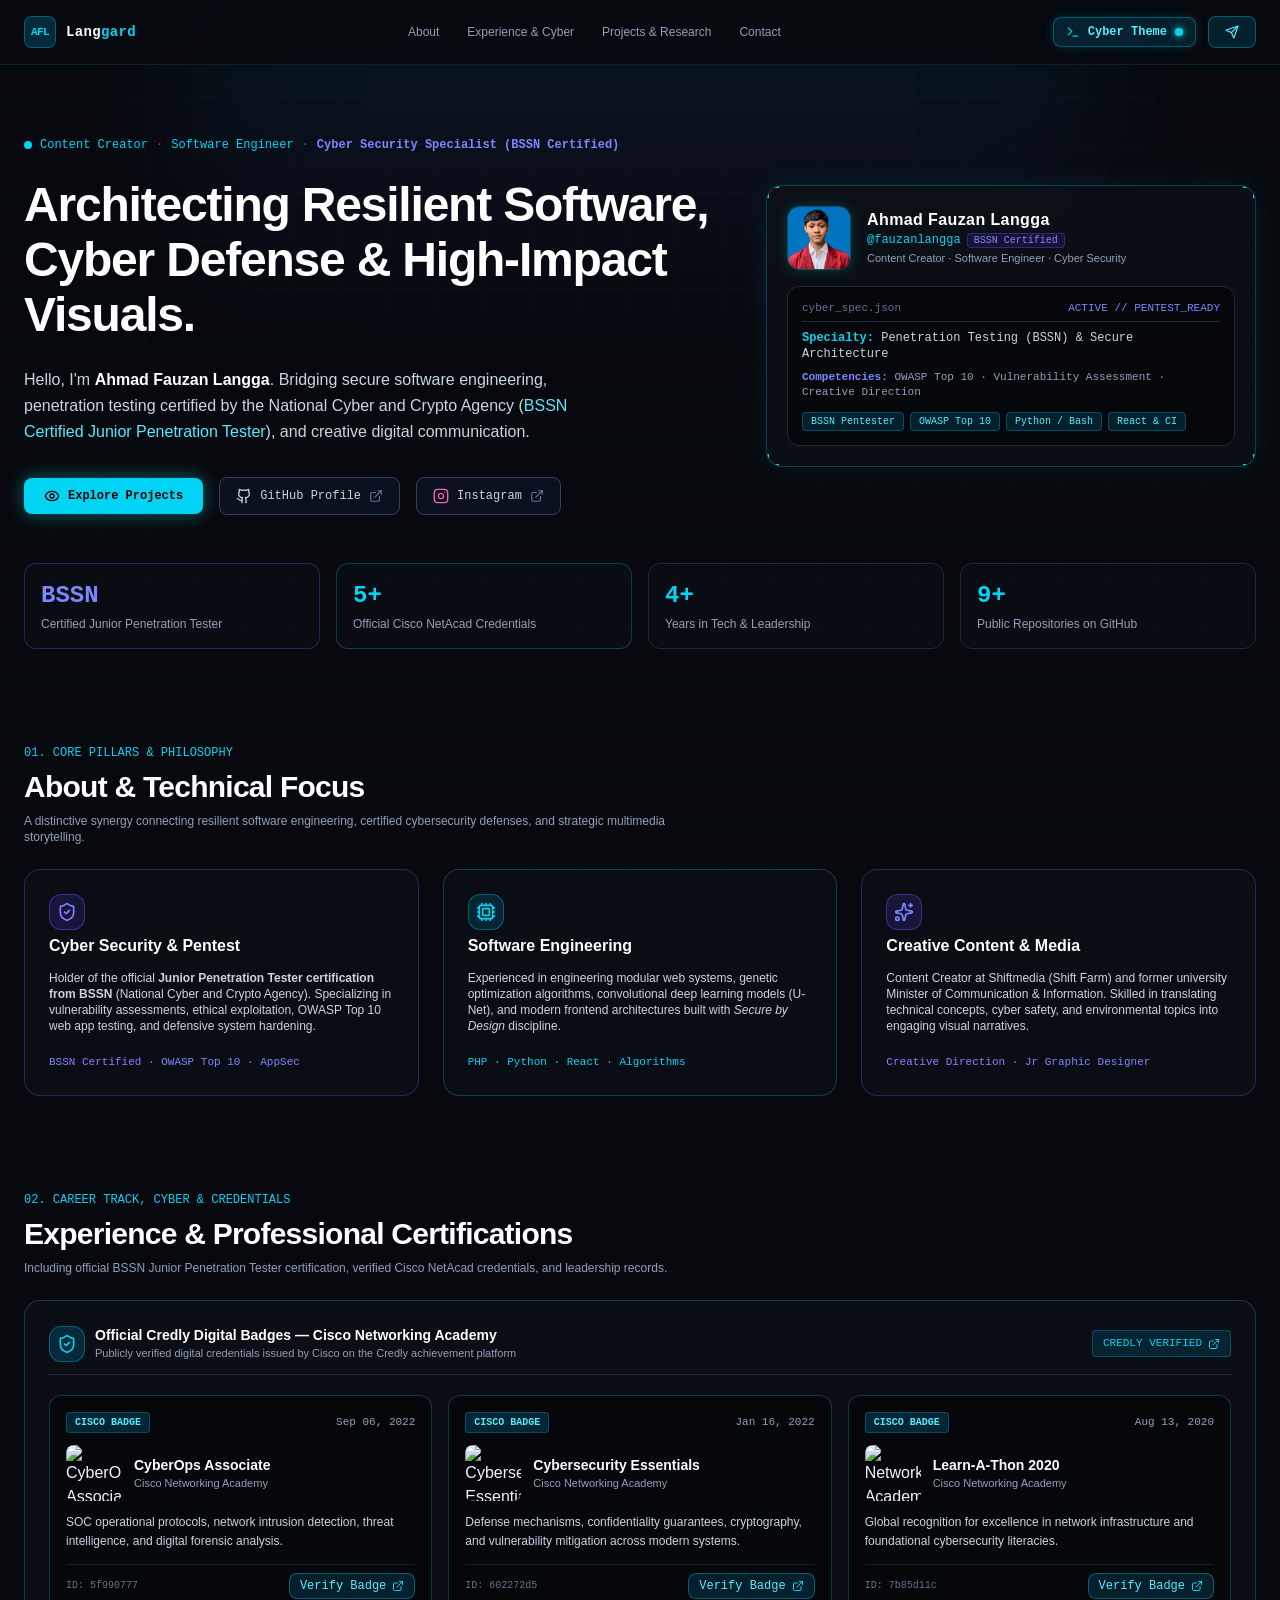
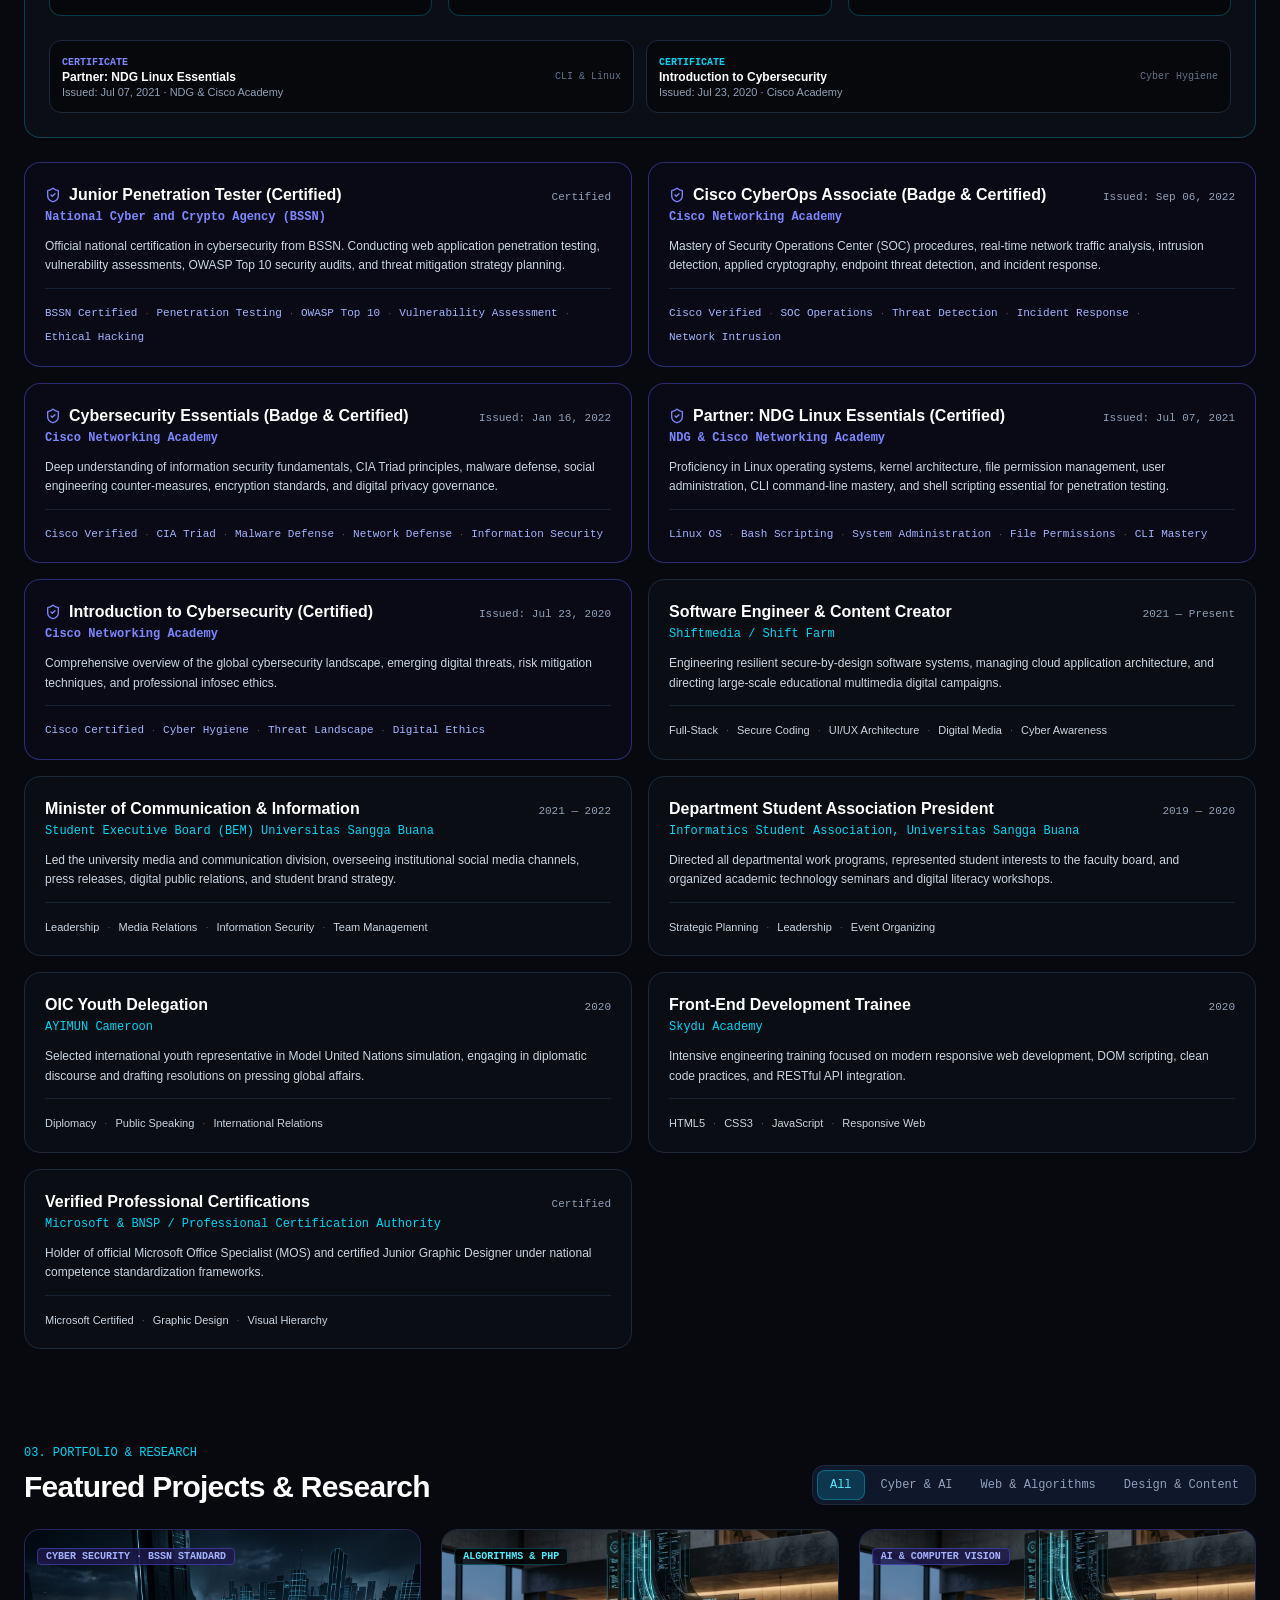
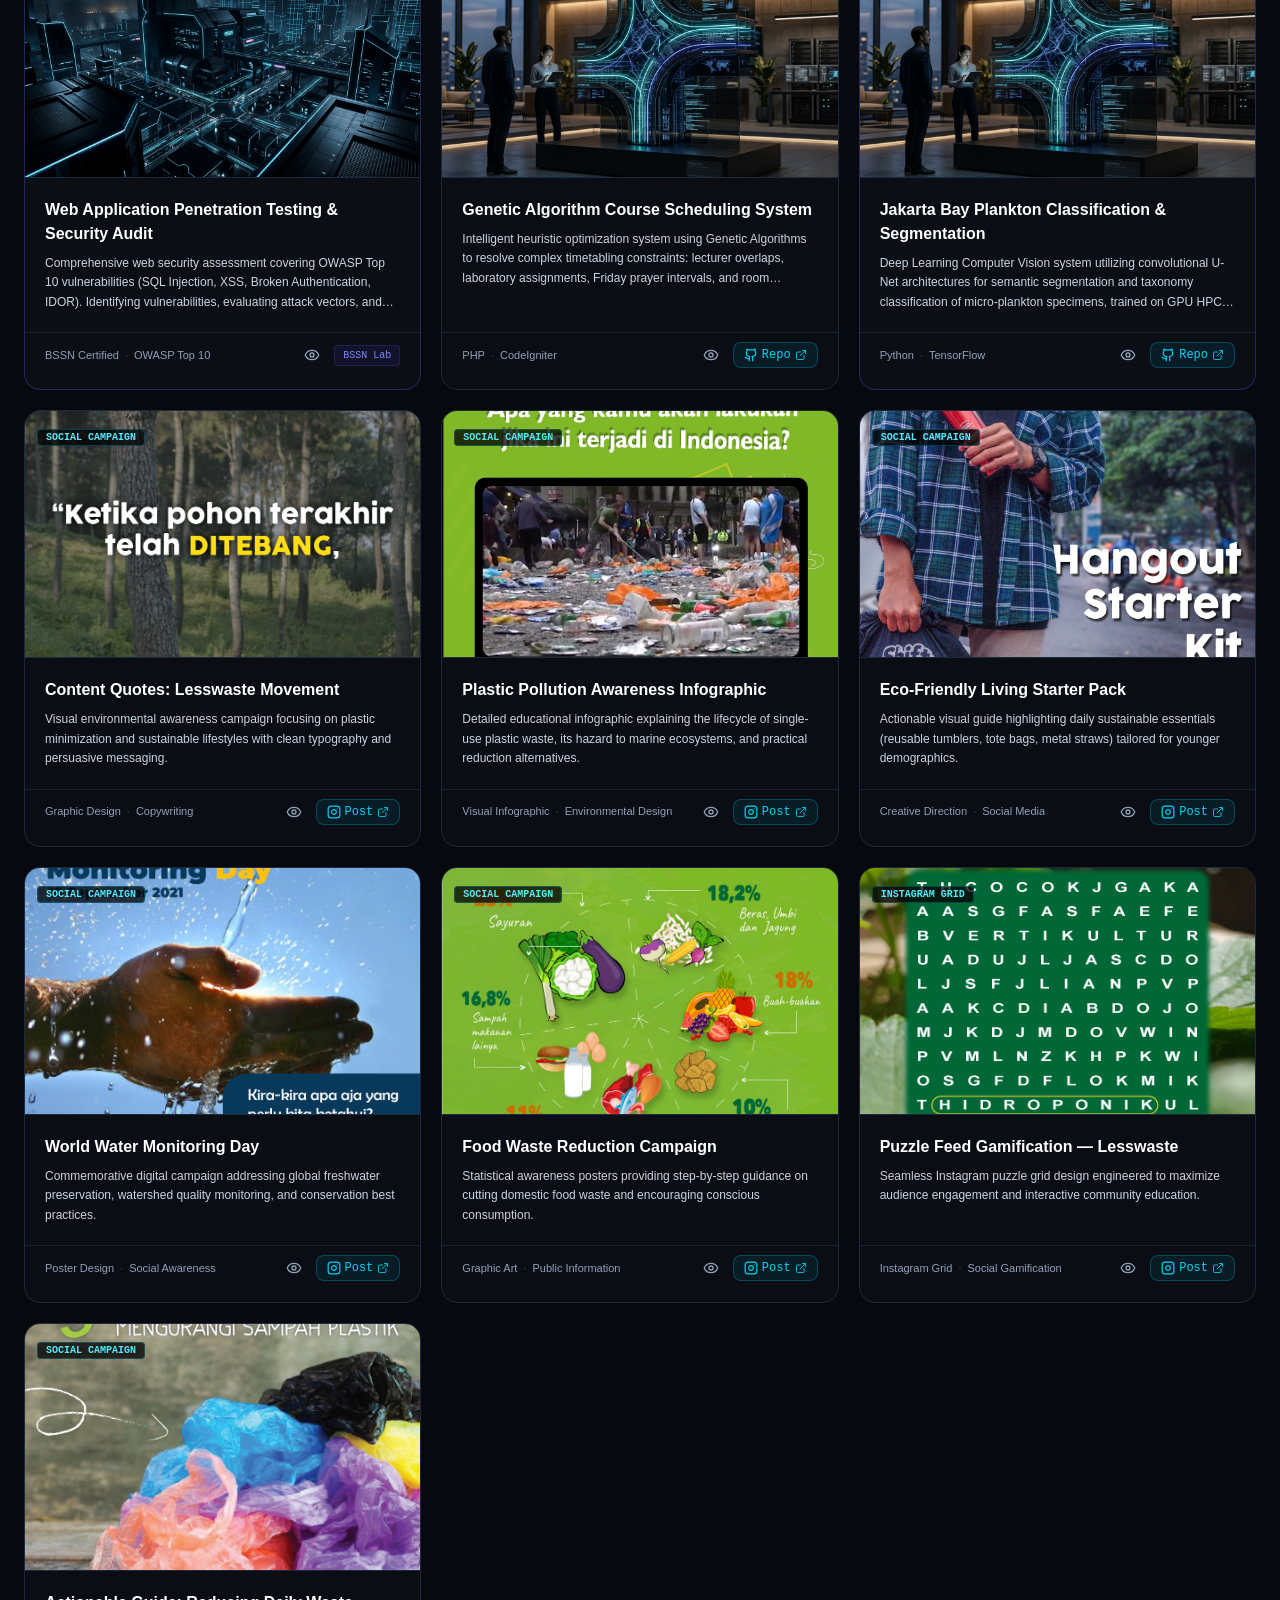
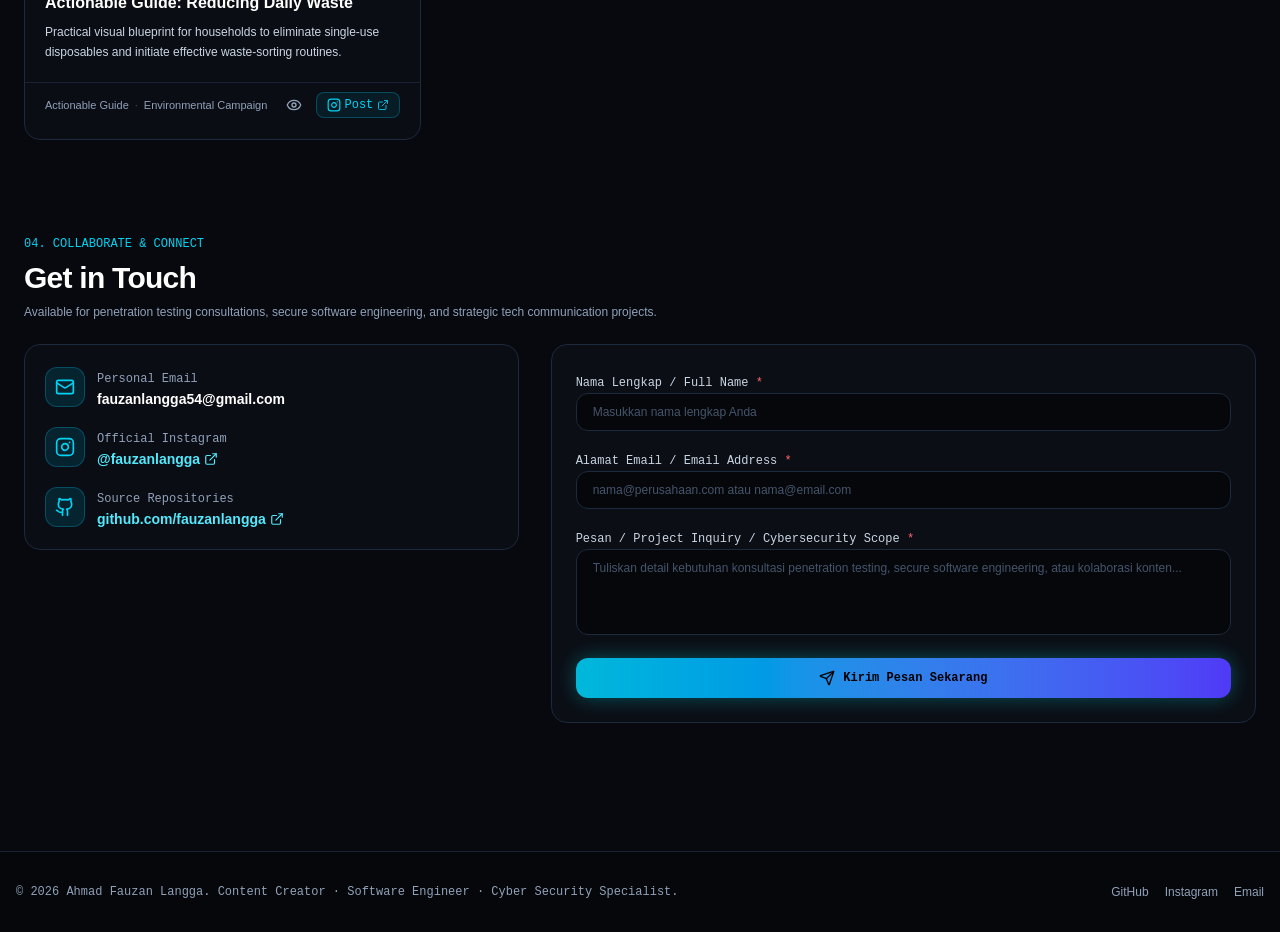
==== index.html @ 3d81cfbe "deploy: update terminal red theme and purple accents" ====
<!doctype html>
<html lang="en">
  <head>
    <meta charset="UTF-8" />
    <meta name="viewport" content="width=device-width, initial-scale=1.0" />
    <title>Langgard</title>
    <link rel="icon" type="image/svg+xml" href="/favicon.svg" />
    <meta name="description" content="Langgard - Portfolio of Ahmad Fauzan Langga: Content Creator, Software Engineer & Cyber Enthusiast certified by BSSN." />
    <meta property="og:title" content="Langgard" />
    <meta property="og:description" content="Langgard - Portfolio of Ahmad Fauzan Langga: Content Creator, Software Engineer & Cyber Enthusiast certified by BSSN." />
    <meta property="og:type" content="website" />
    <meta name="twitter:card" content="summary_large_image" />
    <script type="module" crossorigin src="/assets/index-CQu4XT7t.js"></script>
    <link rel="stylesheet" crossorigin href="/assets/index-NfhVR-T5.css">
  </head>
  <body>
    <div id="root"></div>
  </body>
</html>
---- assets/index-NfhVR-T5.css ----
/*! tailwindcss v4.3.3 | MIT License | https://tailwindcss.com */
@layer properties{@supports (((-webkit-hyphens:none)) and (not (margin-trim:inline))) or ((-moz-orient:inline) and (not (color:rgb(from red r g b)))){*,:before,:after,::backdrop{--tw-translate-x:0;--tw-translate-y:0;--tw-translate-z:0;--tw-space-y-reverse:0;--tw-border-style:solid;--tw-gradient-position:initial;--tw-gradient-from:#0000;--tw-gradient-via:#0000;--tw-gradient-to:#0000;--tw-gradient-stops:initial;--tw-gradient-via-stops:initial;--tw-gradient-from-position:0%;--tw-gradient-via-position:50%;--tw-gradient-to-position:100%;--tw-leading:initial;--tw-font-weight:initial;--tw-tracking:initial;--tw-ordinal:initial;--tw-slashed-zero:initial;--tw-numeric-figure:initial;--tw-numeric-spacing:initial;--tw-numeric-fraction:initial;--tw-shadow:0 0 #0000;--tw-shadow-color:initial;--tw-shadow-alpha:100%;--tw-inset-shadow:0 0 #0000;--tw-inset-shadow-color:initial;--tw-inset-shadow-alpha:100%;--tw-ring-color:initial;--tw-ring-shadow:0 0 #0000;--tw-inset-ring-color:initial;--tw-inset-ring-shadow:0 0 #0000;--tw-ring-inset:initial;--tw-ring-offset-width:0px;--tw-ring-offset-color:#fff;--tw-ring-offset-shadow:0 0 #0000;--tw-blur:initial;--tw-brightness:initial;--tw-contrast:initial;--tw-grayscale:initial;--tw-hue-rotate:initial;--tw-invert:initial;--tw-opacity:initial;--tw-saturate:initial;--tw-sepia:initial;--tw-drop-shadow:initial;--tw-drop-shadow-color:initial;--tw-drop-shadow-alpha:100%;--tw-drop-shadow-size:initial;--tw-backdrop-blur:initial;--tw-backdrop-brightness:initial;--tw-backdrop-contrast:initial;--tw-backdrop-grayscale:initial;--tw-backdrop-hue-rotate:initial;--tw-backdrop-invert:initial;--tw-backdrop-opacity:initial;--tw-backdrop-saturate:initial;--tw-backdrop-sepia:initial;--tw-duration:initial;--tw-ease:initial;--tw-scale-x:1;--tw-scale-y:1;--tw-scale-z:1}}}@layer theme{:root,:host{--font-sans:-apple-system, BlinkMacSystemFont, "Segoe UI", Roboto, "Helvetica Neue", "Noto Sans", Arial, sans-serif, "Apple Color Emoji", "Segoe UI Emoji", "Segoe UI Symbol", "Noto Color Emoji";--font-mono:ui-monospace, SFMono-Regular, Menlo, Monaco, Consolas, "Liberation Mono", "Courier New", monospace;--color-red-200:oklch(88.5% .062 18.334);--color-red-300:oklch(80.8% .114 19.571);--color-red-400:oklch(70.4% .191 22.216);--color-red-500:oklch(63.7% .237 25.331);--color-red-950:oklch(25.8% .092 26.042);--color-cyan-300:oklch(86.5% .127 207.078);--color-cyan-400:oklch(78.9% .154 211.53);--color-cyan-500:oklch(71.5% .143 215.221);--color-cyan-900:oklch(39.8% .07 227.392);--color-cyan-950:oklch(30.2% .056 229.695);--color-indigo-200:oklch(87% .065 274.039);--color-indigo-300:oklch(78.5% .115 274.713);--color-indigo-400:oklch(67.3% .182 276.935);--color-indigo-500:oklch(58.5% .233 277.117);--color-indigo-600:oklch(51.1% .262 276.966);--color-indigo-950:oklch(25.7% .09 281.288);--color-pink-400:oklch(71.8% .202 349.761);--color-rose-950:oklch(27.1% .105 12.094);--color-slate-100:oklch(96.8% .007 247.896);--color-slate-300:oklch(86.9% .022 252.894);--color-slate-400:oklch(70.4% .04 256.788);--color-slate-500:oklch(55.4% .046 257.417);--color-slate-600:oklch(44.6% .043 257.281);--color-slate-700:oklch(37.2% .044 257.287);--color-slate-800:oklch(27.9% .041 260.031);--color-slate-900:oklch(20.8% .042 265.755);--color-slate-950:oklch(12.9% .042 264.695);--color-black:#000;--color-white:#fff;--spacing:.25rem;--container-xl:36rem;--container-2xl:42rem;--container-7xl:80rem;--text-xs:.75rem;--text-xs--line-height:calc(1 / .75);--text-sm:.875rem;--text-sm--line-height:calc(1.25 / .875);--text-base:1rem;--text-base--line-height:calc(1.5 / 1);--text-lg:1.125rem;--text-lg--line-height:calc(1.75 / 1.125);--text-2xl:1.5rem;--text-2xl--line-height:calc(2 / 1.5);--text-3xl:1.875rem;--text-3xl--line-height:calc(2.25 / 1.875);--text-4xl:2.25rem;--text-4xl--line-height:calc(2.5 / 2.25);--text-5xl:3rem;--text-5xl--line-height:1;--font-weight-medium:500;--font-weight-semibold:600;--font-weight-bold:700;--font-weight-extrabold:800;--font-weight-black:900;--tracking-tighter:-.05em;--tracking-tight:-.025em;--tracking-wide:.025em;--leading-relaxed:1.625;--radius-lg:.5rem;--radius-xl:.75rem;--radius-2xl:1rem;--ease-out:cubic-bezier(0, 0, .2, 1);--animate-spin:spin 1s linear infinite;--animate-pulse:pulse 2s cubic-bezier(.4, 0, .6, 1) infinite;--blur-sm:8px;--blur-md:12px;--blur-3xl:64px;--aspect-video:16 / 9;--default-transition-duration:.15s;--default-transition-timing-function:cubic-bezier(.4, 0, .2, 1);--default-font-family:var(--font-sans);--default-mono-font-family:var(--font-mono)}}@layer base{*,:after,:before,::backdrop{box-sizing:border-box;border:0 solid;margin:0;padding:0}::file-selector-button{box-sizing:border-box;border:0 solid;margin:0;padding:0}html,:host{-webkit-text-size-adjust:100%;tab-size:4;line-height:1.5;font-family:var(--default-font-family,-apple-system, BlinkMacSystemFont, "Segoe UI", Roboto, "Helvetica Neue", "Noto Sans", Arial, sans-serif, "Apple Color Emoji", "Segoe UI Emoji", "Segoe UI Symbol", "Noto Color Emoji");font-feature-settings:var(--default-font-feature-settings,normal);font-variation-settings:var(--default-font-variation-settings,normal);-webkit-tap-highlight-color:transparent}hr{height:0;color:inherit;border-top-width:1px}abbr:where([title]){-webkit-text-decoration:underline dotted;text-decoration:underline dotted}h1,h2,h3,h4,h5,h6{font-size:inherit;font-weight:inherit}a{color:inherit;-webkit-text-decoration:inherit;-webkit-text-decoration:inherit;-webkit-text-decoration:inherit;-webkit-text-decoration:inherit;text-decoration:inherit}b,strong{font-weight:bolder}code,kbd,samp,pre{font-family:var(--default-mono-font-family,ui-monospace, SFMono-Regular, Menlo, Monaco, Consolas, "Liberation Mono", "Courier New", monospace);font-feature-settings:var(--default-mono-font-feature-settings,normal);font-variation-settings:var(--default-mono-font-variation-settings,normal);font-size:1em}small{font-size:80%}sub,sup{vertical-align:baseline;font-size:75%;line-height:0;position:relative}sub{bottom:-.25em}sup{top:-.5em}table{text-indent:0;border-color:inherit;border-collapse:collapse}:-moz-focusring:where(:not(iframe)){outline:auto}progress{vertical-align:baseline}summary{display:list-item}ol,ul,menu{list-style:none}img,svg,video,canvas,audio,iframe,embed,object{vertical-align:middle;display:block}img,video{max-width:100%;height:auto}button,input,select,optgroup,textarea{font:inherit;font-feature-settings:inherit;font-variation-settings:inherit;letter-spacing:inherit;color:inherit;opacity:1;background-color:#0000;border-radius:0}::file-selector-button{font:inherit;font-feature-settings:inherit;font-variation-settings:inherit;letter-spacing:inherit;color:inherit;opacity:1;background-color:#0000;border-radius:0}:where(select:is([multiple],[size])) optgroup{font-weight:bolder}:where(select:is([multiple],[size])) optgroup option{padding-inline-start:20px}::file-selector-button{margin-inline-end:4px}::placeholder{opacity:1}@supports (not ((-webkit-appearance:-apple-pay-button))) or (contain-intrinsic-size:1px){::placeholder{color:currentColor}@supports (color:color-mix(in lab, red, red)){::placeholder{color:color-mix(in oklab, currentcolor 50%, transparent)}}}textarea{resize:vertical}::-webkit-search-decoration{-webkit-appearance:none}::-webkit-date-and-time-value{min-height:1lh;text-align:inherit}::-webkit-datetime-edit{display:inline-flex}::-webkit-datetime-edit-fields-wrapper{padding:0}::-webkit-datetime-edit{padding-block:0}::-webkit-datetime-edit-year-field{padding-block:0}::-webkit-datetime-edit-month-field{padding-block:0}::-webkit-datetime-edit-day-field{padding-block:0}::-webkit-datetime-edit-hour-field{padding-block:0}::-webkit-datetime-edit-minute-field{padding-block:0}::-webkit-datetime-edit-second-field{padding-block:0}::-webkit-datetime-edit-millisecond-field{padding-block:0}::-webkit-datetime-edit-meridiem-field{padding-block:0}::-webkit-calendar-picker-indicator{line-height:1}:-moz-ui-invalid{box-shadow:none}button,input:where([type=button],[type=reset],[type=submit]){appearance:button}::file-selector-button{appearance:button}::-webkit-inner-spin-button{height:auto}::-webkit-outer-spin-button{height:auto}[hidden]:where(:not([hidden=until-found])){display:none!important}}@layer components;@layer utilities{.pointer-events-none{pointer-events:none}.absolute{position:absolute}.fixed{position:fixed}.relative{position:relative}.sticky{position:sticky}.inset-0{inset:0}.inset-x-0{inset-inline:0}.top-0{top:0}.top-3{top:calc(var(--spacing) * 3)}.right-0{right:0}.bottom-0{bottom:0}.left-0{left:0}.left-1\/2{left:50%}.left-3{left:calc(var(--spacing) * 3)}.z-0{z-index:0}.z-10{z-index:10}.z-40{z-index:40}.z-50{z-index:50}.container{width:100%}@media (width>=40rem){.container{max-width:40rem}}@media (width>=48rem){.container{max-width:48rem}}@media (width>=64rem){.container{max-width:64rem}}@media (width>=80rem){.container{max-width:80rem}}@media (width>=96rem){.container{max-width:96rem}}.mx-auto{margin-inline:auto}.mt-0\.5{margin-top:calc(var(--spacing) * .5)}.mt-1{margin-top:var(--spacing)}.mt-3{margin-top:calc(var(--spacing) * 3)}.mt-12{margin-top:calc(var(--spacing) * 12)}.mt-24{margin-top:calc(var(--spacing) * 24)}.mb-1{margin-bottom:var(--spacing)}.line-clamp-3{-webkit-line-clamp:3;-webkit-box-orient:vertical;display:-webkit-box;overflow:hidden}.flex{display:flex}.grid{display:grid}.hidden{display:none}.inline-flex{display:inline-flex}.aspect-\[16\/10\]{aspect-ratio:16/10}.aspect-video{aspect-ratio:var(--aspect-video)}.h-2{height:calc(var(--spacing) * 2)}.h-3{height:calc(var(--spacing) * 3)}.h-3\.5{height:calc(var(--spacing) * 3.5)}.h-4{height:calc(var(--spacing) * 4)}.h-5{height:calc(var(--spacing) * 5)}.h-8{height:calc(var(--spacing) * 8)}.h-9{height:calc(var(--spacing) * 9)}.h-10{height:calc(var(--spacing) * 10)}.h-14{height:calc(var(--spacing) * 14)}.h-16{height:calc(var(--spacing) * 16)}.h-\[2px\]{height:2px}.h-\[350px\]{height:350px}.h-full{height:100%}.min-h-screen{min-height:100vh}.w-2{width:calc(var(--spacing) * 2)}.w-3{width:calc(var(--spacing) * 3)}.w-3\.5{width:calc(var(--spacing) * 3.5)}.w-4{width:calc(var(--spacing) * 4)}.w-5{width:calc(var(--spacing) * 5)}.w-8{width:calc(var(--spacing) * 8)}.w-9{width:calc(var(--spacing) * 9)}.w-10{width:calc(var(--spacing) * 10)}.w-14{width:calc(var(--spacing) * 14)}.w-16{width:calc(var(--spacing) * 16)}.w-\[900px\]{width:900px}.w-full{width:100%}.max-w-2xl{max-width:var(--container-2xl)}.max-w-7xl{max-width:var(--container-7xl)}.max-w-xl{max-width:var(--container-xl)}.shrink-0{flex-shrink:0}.-translate-x-1\/2{--tw-translate-x:calc(calc(1 / 2 * 100%) * -1);translate:var(--tw-translate-x) var(--tw-translate-y)}.animate-pulse{animation:var(--animate-pulse)}.animate-spin{animation:var(--animate-spin)}.cursor-pointer{cursor:pointer}.resize-none{resize:none}.scroll-mt-24{scroll-margin-top:calc(var(--spacing) * 24)}.scroll-mt-28{scroll-margin-top:calc(var(--spacing) * 28)}.grid-cols-1{grid-template-columns:repeat(1,minmax(0,1fr))}.grid-cols-2{grid-template-columns:repeat(2,minmax(0,1fr))}.flex-col{flex-direction:column}.flex-wrap{flex-wrap:wrap}.items-center{align-items:center}.items-start{align-items:flex-start}.items-stretch{align-items:stretch}.justify-between{justify-content:space-between}.justify-center{justify-content:center}.justify-end{justify-content:flex-end}.gap-1{gap:var(--spacing)}.gap-1\.5{gap:calc(var(--spacing) * 1.5)}.gap-2{gap:calc(var(--spacing) * 2)}.gap-2\.5{gap:calc(var(--spacing) * 2.5)}.gap-3{gap:calc(var(--spacing) * 3)}.gap-4{gap:calc(var(--spacing) * 4)}.gap-5{gap:calc(var(--spacing) * 5)}.gap-6{gap:calc(var(--spacing) * 6)}.gap-7{gap:calc(var(--spacing) * 7)}.gap-8{gap:calc(var(--spacing) * 8)}.gap-10{gap:calc(var(--spacing) * 10)}:where(.space-y-1>:not(:last-child)){--tw-space-y-reverse:0;margin-block-start:calc(var(--spacing) * var(--tw-space-y-reverse));margin-block-end:calc(var(--spacing) * calc(1 - var(--tw-space-y-reverse)))}:where(.space-y-1\.5>:not(:last-child)){--tw-space-y-reverse:0;margin-block-start:calc(calc(var(--spacing) * 1.5) * var(--tw-space-y-reverse));margin-block-end:calc(calc(var(--spacing) * 1.5) * calc(1 - var(--tw-space-y-reverse)))}:where(.space-y-2>:not(:last-child)){--tw-space-y-reverse:0;margin-block-start:calc(calc(var(--spacing) * 2) * var(--tw-space-y-reverse));margin-block-end:calc(calc(var(--spacing) * 2) * calc(1 - var(--tw-space-y-reverse)))}:where(.space-y-3>:not(:last-child)){--tw-space-y-reverse:0;margin-block-start:calc(calc(var(--spacing) * 3) * var(--tw-space-y-reverse));margin-block-end:calc(calc(var(--spacing) * 3) * calc(1 - var(--tw-space-y-reverse)))}:where(.space-y-4>:not(:last-child)){--tw-space-y-reverse:0;margin-block-start:calc(calc(var(--spacing) * 4) * var(--tw-space-y-reverse));margin-block-end:calc(calc(var(--spacing) * 4) * calc(1 - var(--tw-space-y-reverse)))}:where(.space-y-5>:not(:last-child)){--tw-space-y-reverse:0;margin-block-start:calc(calc(var(--spacing) * 5) * var(--tw-space-y-reverse));margin-block-end:calc(calc(var(--spacing) * 5) * calc(1 - var(--tw-space-y-reverse)))}:where(.space-y-6>:not(:last-child)){--tw-space-y-reverse:0;margin-block-start:calc(calc(var(--spacing) * 6) * var(--tw-space-y-reverse));margin-block-end:calc(calc(var(--spacing) * 6) * calc(1 - var(--tw-space-y-reverse)))}:where(.space-y-24>:not(:last-child)){--tw-space-y-reverse:0;margin-block-start:calc(calc(var(--spacing) * 24) * var(--tw-space-y-reverse));margin-block-end:calc(calc(var(--spacing) * 24) * calc(1 - var(--tw-space-y-reverse)))}.self-start{align-self:flex-start}.overflow-hidden{overflow:hidden}.overflow-x-hidden{overflow-x:hidden}.rounded{border-radius:.25rem}.rounded-2xl{border-radius:var(--radius-2xl)}.rounded-full{border-radius:2147483647px}.rounded-lg{border-radius:var(--radius-lg)}.rounded-xl{border-radius:var(--radius-xl)}.border{border-style:var(--tw-border-style);border-width:1px}.border-t{border-top-style:var(--tw-border-style);border-top-width:1px}.border-t-2{border-top-style:var(--tw-border-style);border-top-width:2px}.border-r-2{border-right-style:var(--tw-border-style);border-right-width:2px}.border-b{border-bottom-style:var(--tw-border-style);border-bottom-width:1px}.border-b-2{border-bottom-style:var(--tw-border-style);border-bottom-width:2px}.border-l-2{border-left-style:var(--tw-border-style);border-left-width:2px}.border-\[\#ff7597\]{border-color:#ff7597}.border-\[\#ff7597\]\/30{border-color:oklab(73.4596% .169092 .0201896/.3)}.border-\[\#ff7597\]\/40{border-color:oklab(73.4596% .169092 .0201896/.4)}.border-\[\#ff7597\]\/50{border-color:oklab(73.4596% .169092 .0201896/.5)}.border-cyan-400{border-color:var(--color-cyan-400)}.border-cyan-500\/15{border-color:#00b7d726}@supports (color:color-mix(in lab, red, red)){.border-cyan-500\/15{border-color:color-mix(in oklab, var(--color-cyan-500) 15%, transparent)}}.border-cyan-500\/30{border-color:#00b7d74d}@supports (color:color-mix(in lab, red, red)){.border-cyan-500\/30{border-color:color-mix(in oklab, var(--color-cyan-500) 30%, transparent)}}.border-cyan-500\/40{border-color:#00b7d766}@supports (color:color-mix(in lab, red, red)){.border-cyan-500\/40{border-color:color-mix(in oklab, var(--color-cyan-500) 40%, transparent)}}.border-indigo-500\/20{border-color:#625fff33}@supports (color:color-mix(in lab, red, red)){.border-indigo-500\/20{border-color:color-mix(in oklab, var(--color-indigo-500) 20%, transparent)}}.border-indigo-500\/30{border-color:#625fff4d}@supports (color:color-mix(in lab, red, red)){.border-indigo-500\/30{border-color:color-mix(in oklab, var(--color-indigo-500) 30%, transparent)}}.border-indigo-500\/40{border-color:#625fff66}@supports (color:color-mix(in lab, red, red)){.border-indigo-500\/40{border-color:color-mix(in oklab, var(--color-indigo-500) 40%, transparent)}}.border-indigo-500\/50{border-color:#625fff80}@supports (color:color-mix(in lab, red, red)){.border-indigo-500\/50{border-color:color-mix(in oklab, var(--color-indigo-500) 50%, transparent)}}.border-red-500\/50{border-color:#fb2c3680}@supports (color:color-mix(in lab, red, red)){.border-red-500\/50{border-color:color-mix(in oklab, var(--color-red-500) 50%, transparent)}}.border-slate-700{border-color:var(--color-slate-700)}.border-slate-800{border-color:var(--color-slate-800)}.border-slate-800\/80{border-color:#1d293dcc}@supports (color:color-mix(in lab, red, red)){.border-slate-800\/80{border-color:color-mix(in oklab, var(--color-slate-800) 80%, transparent)}}.bg-\[\#0c0e15\]{background-color:#0c0e15}.bg-\[\#0d1017\]\/60{background-color:oklab(17.3277% -.000890814 -.0153749/.6)}.bg-\[\#0d1017\]\/70{background-color:oklab(17.3277% -.000890814 -.0153749/.7)}.bg-\[\#0d1017\]\/80{background-color:oklab(17.3277% -.000890814 -.0153749/.8)}.bg-\[\#0d1017\]\/90{background-color:oklab(17.3277% -.000890814 -.0153749/.9)}.bg-\[\#2b0014\]{background-color:#2b0014}.bg-\[\#2b0014\]\/90{background-color:oklab(18.8219% .0767813 -.00438288/.9)}.bg-\[\#05070a\]{background-color:#05070a}.bg-\[\#05070a\]\/80{background-color:oklab(12.713% -.00248406 -.00847013/.8)}.bg-\[\#07090e\]{background-color:#07090e}.bg-\[\#07090e\]\/85{background-color:oklab(13.9793% -.000868864 -.0117131/.85)}.bg-\[\#ff7597\]{background-color:#ff7597}.bg-\[\#ff7597\]\/20{background-color:oklab(73.4596% .169092 .0201896/.2)}.bg-black{background-color:var(--color-black)}.bg-black\/75{background-color:#000000bf}@supports (color:color-mix(in lab, red, red)){.bg-black\/75{background-color:color-mix(in oklab, var(--color-black) 75%, transparent)}}.bg-black\/85{background-color:#000000d9}@supports (color:color-mix(in lab, red, red)){.bg-black\/85{background-color:color-mix(in oklab, var(--color-black) 85%, transparent)}}.bg-black\/90{background-color:#000000e6}@supports (color:color-mix(in lab, red, red)){.bg-black\/90{background-color:color-mix(in oklab, var(--color-black) 90%, transparent)}}.bg-cyan-400{background-color:var(--color-cyan-400)}.bg-cyan-500\/20{background-color:#00b7d733}@supports (color:color-mix(in lab, red, red)){.bg-cyan-500\/20{background-color:color-mix(in oklab, var(--color-cyan-500) 20%, transparent)}}.bg-cyan-950{background-color:var(--color-cyan-950)}.bg-cyan-950\/40{background-color:#05334566}@supports (color:color-mix(in lab, red, red)){.bg-cyan-950\/40{background-color:color-mix(in oklab, var(--color-cyan-950) 40%, transparent)}}.bg-cyan-950\/60{background-color:#05334599}@supports (color:color-mix(in lab, red, red)){.bg-cyan-950\/60{background-color:color-mix(in oklab, var(--color-cyan-950) 60%, transparent)}}.bg-cyan-950\/70{background-color:#053345b3}@supports (color:color-mix(in lab, red, red)){.bg-cyan-950\/70{background-color:color-mix(in oklab, var(--color-cyan-950) 70%, transparent)}}.bg-cyan-950\/80{background-color:#053345cc}@supports (color:color-mix(in lab, red, red)){.bg-cyan-950\/80{background-color:color-mix(in oklab, var(--color-cyan-950) 80%, transparent)}}.bg-indigo-500\/20{background-color:#625fff33}@supports (color:color-mix(in lab, red, red)){.bg-indigo-500\/20{background-color:color-mix(in oklab, var(--color-indigo-500) 20%, transparent)}}.bg-indigo-950\/15{background-color:#1e1a4d26}@supports (color:color-mix(in lab, red, red)){.bg-indigo-950\/15{background-color:color-mix(in oklab, var(--color-indigo-950) 15%, transparent)}}.bg-indigo-950\/40{background-color:#1e1a4d66}@supports (color:color-mix(in lab, red, red)){.bg-indigo-950\/40{background-color:color-mix(in oklab, var(--color-indigo-950) 40%, transparent)}}.bg-indigo-950\/60{background-color:#1e1a4d99}@supports (color:color-mix(in lab, red, red)){.bg-indigo-950\/60{background-color:color-mix(in oklab, var(--color-indigo-950) 60%, transparent)}}.bg-indigo-950\/70{background-color:#1e1a4db3}@supports (color:color-mix(in lab, red, red)){.bg-indigo-950\/70{background-color:color-mix(in oklab, var(--color-indigo-950) 70%, transparent)}}.bg-indigo-950\/80{background-color:#1e1a4dcc}@supports (color:color-mix(in lab, red, red)){.bg-indigo-950\/80{background-color:color-mix(in oklab, var(--color-indigo-950) 80%, transparent)}}.bg-red-950\/70{background-color:#460809b3}@supports (color:color-mix(in lab, red, red)){.bg-red-950\/70{background-color:color-mix(in oklab, var(--color-red-950) 70%, transparent)}}.bg-slate-900{background-color:var(--color-slate-900)}.bg-slate-900\/60{background-color:#0f172b99}@supports (color:color-mix(in lab, red, red)){.bg-slate-900\/60{background-color:color-mix(in oklab, var(--color-slate-900) 60%, transparent)}}.bg-slate-950{background-color:var(--color-slate-950)}.bg-gradient-to-b{--tw-gradient-position:to bottom in oklab;background-image:linear-gradient(var(--tw-gradient-stops))}.bg-gradient-to-r{--tw-gradient-position:to right in oklab;background-image:linear-gradient(var(--tw-gradient-stops))}.from-\[\#ff7597\]\/15{--tw-gradient-from:oklab(73.4596% .169092 .0201896/.15);--tw-gradient-stops:var(--tw-gradient-via-stops,var(--tw-gradient-position), var(--tw-gradient-from) var(--tw-gradient-from-position), var(--tw-gradient-to) var(--tw-gradient-to-position))}.from-cyan-500{--tw-gradient-from:var(--color-cyan-500);--tw-gradient-stops:var(--tw-gradient-via-stops,var(--tw-gradient-position), var(--tw-gradient-from) var(--tw-gradient-from-position), var(--tw-gradient-to) var(--tw-gradient-to-position))}.from-cyan-500\/10{--tw-gradient-from:#00b7d71a}@supports (color:color-mix(in lab, red, red)){.from-cyan-500\/10{--tw-gradient-from:color-mix(in oklab, var(--color-cyan-500) 10%, transparent)}}.from-cyan-500\/10{--tw-gradient-stops:var(--tw-gradient-via-stops,var(--tw-gradient-position), var(--tw-gradient-from) var(--tw-gradient-from-position), var(--tw-gradient-to) var(--tw-gradient-to-position))}.from-transparent{--tw-gradient-from:transparent;--tw-gradient-stops:var(--tw-gradient-via-stops,var(--tw-gradient-position), var(--tw-gradient-from) var(--tw-gradient-from-position), var(--tw-gradient-to) var(--tw-gradient-to-position))}.via-cyan-400{--tw-gradient-via:var(--color-cyan-400);--tw-gradient-via-stops:var(--tw-gradient-position), var(--tw-gradient-from) var(--tw-gradient-from-position), var(--tw-gradient-via) var(--tw-gradient-via-position), var(--tw-gradient-to) var(--tw-gradient-to-position);--tw-gradient-stops:var(--tw-gradient-via-stops)}.via-indigo-400{--tw-gradient-via:var(--color-indigo-400);--tw-gradient-via-stops:var(--tw-gradient-position), var(--tw-gradient-from) var(--tw-gradient-from-position), var(--tw-gradient-via) var(--tw-gradient-via-position), var(--tw-gradient-to) var(--tw-gradient-to-position);--tw-gradient-stops:var(--tw-gradient-via-stops)}.via-indigo-500\/5{--tw-gradient-via:#625fff0d}@supports (color:color-mix(in lab, red, red)){.via-indigo-500\/5{--tw-gradient-via:color-mix(in oklab, var(--color-indigo-500) 5%, transparent)}}.via-indigo-500\/5{--tw-gradient-via-stops:var(--tw-gradient-position), var(--tw-gradient-from) var(--tw-gradient-from-position), var(--tw-gradient-via) var(--tw-gradient-via-position), var(--tw-gradient-to) var(--tw-gradient-to-position);--tw-gradient-stops:var(--tw-gradient-via-stops)}.via-rose-950\/20{--tw-gradient-via:#4d021833}@supports (color:color-mix(in lab, red, red)){.via-rose-950\/20{--tw-gradient-via:color-mix(in oklab, var(--color-rose-950) 20%, transparent)}}.via-rose-950\/20{--tw-gradient-via-stops:var(--tw-gradient-position), var(--tw-gradient-from) var(--tw-gradient-from-position), var(--tw-gradient-via) var(--tw-gradient-via-position), var(--tw-gradient-to) var(--tw-gradient-to-position);--tw-gradient-stops:var(--tw-gradient-via-stops)}.to-indigo-600{--tw-gradient-to:var(--color-indigo-600);--tw-gradient-stops:var(--tw-gradient-via-stops,var(--tw-gradient-position), var(--tw-gradient-from) var(--tw-gradient-from-position), var(--tw-gradient-to) var(--tw-gradient-to-position))}.to-transparent{--tw-gradient-to:transparent;--tw-gradient-stops:var(--tw-gradient-via-stops,var(--tw-gradient-position), var(--tw-gradient-from) var(--tw-gradient-from-position), var(--tw-gradient-to) var(--tw-gradient-to-position))}.object-contain{object-fit:contain}.object-cover{object-fit:cover}.p-1{padding:var(--spacing)}.p-1\.5{padding:calc(var(--spacing) * 1.5)}.p-3{padding:calc(var(--spacing) * 3)}.p-3\.5{padding:calc(var(--spacing) * 3.5)}.p-4{padding:calc(var(--spacing) * 4)}.p-5{padding:calc(var(--spacing) * 5)}.p-6{padding:calc(var(--spacing) * 6)}.px-1\.5{padding-inline:calc(var(--spacing) * 1.5)}.px-2{padding-inline:calc(var(--spacing) * 2)}.px-2\.5{padding-inline:calc(var(--spacing) * 2.5)}.px-3{padding-inline:calc(var(--spacing) * 3)}.px-4{padding-inline:calc(var(--spacing) * 4)}.px-5{padding-inline:calc(var(--spacing) * 5)}.py-0\.5{padding-block:calc(var(--spacing) * .5)}.py-1{padding-block:var(--spacing)}.py-1\.5{padding-block:calc(var(--spacing) * 1.5)}.py-2{padding-block:calc(var(--spacing) * 2)}.py-2\.5{padding-block:calc(var(--spacing) * 2.5)}.py-3{padding-block:calc(var(--spacing) * 3)}.py-8{padding-block:calc(var(--spacing) * 8)}.pt-1{padding-top:var(--spacing)}.pt-2{padding-top:calc(var(--spacing) * 2)}.pt-4{padding-top:calc(var(--spacing) * 4)}.pb-1\.5{padding-bottom:calc(var(--spacing) * 1.5)}.pb-3{padding-bottom:calc(var(--spacing) * 3)}.pb-5{padding-bottom:calc(var(--spacing) * 5)}.text-center{text-align:center}.font-mono{font-family:var(--font-mono)}.font-sans{font-family:var(--font-sans)}.text-2xl{font-size:var(--text-2xl);line-height:var(--tw-leading,var(--text-2xl--line-height))}.text-3xl{font-size:var(--text-3xl);line-height:var(--tw-leading,var(--text-3xl--line-height))}.text-base{font-size:var(--text-base);line-height:var(--tw-leading,var(--text-base--line-height))}.text-lg{font-size:var(--text-lg);line-height:var(--tw-leading,var(--text-lg--line-height))}.text-sm{font-size:var(--text-sm);line-height:var(--tw-leading,var(--text-sm--line-height))}.text-xs{font-size:var(--text-xs);line-height:var(--tw-leading,var(--text-xs--line-height))}.text-\[10px\]{font-size:10px}.text-\[11px\]{font-size:11px}.leading-\[1\.15\]{--tw-leading:1.15;line-height:1.15}.leading-relaxed{--tw-leading:var(--leading-relaxed);line-height:var(--leading-relaxed)}.font-black{--tw-font-weight:var(--font-weight-black);font-weight:var(--font-weight-black)}.font-bold{--tw-font-weight:var(--font-weight-bold);font-weight:var(--font-weight-bold)}.font-extrabold{--tw-font-weight:var(--font-weight-extrabold);font-weight:var(--font-weight-extrabold)}.font-medium{--tw-font-weight:var(--font-weight-medium);font-weight:var(--font-weight-medium)}.font-semibold{--tw-font-weight:var(--font-weight-semibold);font-weight:var(--font-weight-semibold)}.tracking-tight{--tw-tracking:var(--tracking-tight);letter-spacing:var(--tracking-tight)}.tracking-tighter{--tw-tracking:var(--tracking-tighter);letter-spacing:var(--tracking-tighter)}.tracking-wide{--tw-tracking:var(--tracking-wide);letter-spacing:var(--tracking-wide)}.whitespace-nowrap{white-space:nowrap}.text-\[\#ff7597\]{color:#ff7597}.text-\[\#fff0f4\]{color:#fff0f4}.text-black{color:var(--color-black)}.text-cyan-300{color:var(--color-cyan-300)}.text-cyan-400{color:var(--color-cyan-400)}.text-cyan-500{color:var(--color-cyan-500)}.text-indigo-200{color:var(--color-indigo-200)}.text-indigo-300{color:var(--color-indigo-300)}.text-indigo-300\/90{color:#a4b3ffe6}@supports (color:color-mix(in lab, red, red)){.text-indigo-300\/90{color:color-mix(in oklab, var(--color-indigo-300) 90%, transparent)}}.text-indigo-400{color:var(--color-indigo-400)}.text-pink-400{color:var(--color-pink-400)}.text-red-200{color:var(--color-red-200)}.text-red-300\/90{color:#ffa3a3e6}@supports (color:color-mix(in lab, red, red)){.text-red-300\/90{color:color-mix(in oklab, var(--color-red-300) 90%, transparent)}}.text-red-400{color:var(--color-red-400)}.text-slate-100{color:var(--color-slate-100)}.text-slate-300{color:var(--color-slate-300)}.text-slate-400{color:var(--color-slate-400)}.text-slate-500{color:var(--color-slate-500)}.text-slate-600{color:var(--color-slate-600)}.text-white{color:var(--color-white)}.uppercase{text-transform:uppercase}.not-italic{font-style:normal}.tabular-nums{--tw-numeric-spacing:tabular-nums;font-variant-numeric:var(--tw-ordinal,) var(--tw-slashed-zero,) var(--tw-numeric-figure,) var(--tw-numeric-spacing,) var(--tw-numeric-fraction,)}.underline{text-decoration-line:underline}.underline-offset-2{text-underline-offset:2px}.underline-offset-8{text-underline-offset:8px}.placeholder-slate-600::placeholder{color:var(--color-slate-600)}.opacity-0{opacity:0}.opacity-25{opacity:.25}.opacity-35{opacity:.35}.shadow-2xl{--tw-shadow:0 25px 50px -12px var(--tw-shadow-color,#00000040);box-shadow:var(--tw-inset-shadow), var(--tw-inset-ring-shadow), var(--tw-ring-offset-shadow), var(--tw-ring-shadow), var(--tw-shadow)}.shadow-\[0_0_6px_\#00f0ff\]{--tw-shadow:0 0 6px var(--tw-shadow-color,#00f0ff);box-shadow:var(--tw-inset-shadow), var(--tw-inset-ring-shadow), var(--tw-ring-offset-shadow), var(--tw-ring-shadow), var(--tw-shadow)}.shadow-\[0_0_6px_\#ff7597\]{--tw-shadow:0 0 6px var(--tw-shadow-color,#ff7597);box-shadow:var(--tw-inset-shadow), var(--tw-inset-ring-shadow), var(--tw-ring-offset-shadow), var(--tw-ring-shadow), var(--tw-shadow)}.shadow-\[0_0_10px_rgba\(0\,240\,255\,0\.18\)\]{--tw-shadow:0 0 10px var(--tw-shadow-color,#00f0ff2e);box-shadow:var(--tw-inset-shadow), var(--tw-inset-ring-shadow), var(--tw-ring-offset-shadow), var(--tw-ring-shadow), var(--tw-shadow)}.shadow-\[0_0_12px_rgba\(0\,240\,255\,0\.2\)\]{--tw-shadow:0 0 12px var(--tw-shadow-color,#00f0ff33);box-shadow:var(--tw-inset-shadow), var(--tw-inset-ring-shadow), var(--tw-ring-offset-shadow), var(--tw-ring-shadow), var(--tw-shadow)}.shadow-\[0_0_12px_rgba\(255\,117\,151\,0\.35\)\]{--tw-shadow:0 0 12px var(--tw-shadow-color,#ff759759);box-shadow:var(--tw-inset-shadow), var(--tw-inset-ring-shadow), var(--tw-ring-offset-shadow), var(--tw-ring-shadow), var(--tw-shadow)}.shadow-\[0_0_18px_rgba\(0\,240\,255\,0\.4\)\]{--tw-shadow:0 0 18px var(--tw-shadow-color,#00f0ff66);box-shadow:var(--tw-inset-shadow), var(--tw-inset-ring-shadow), var(--tw-ring-offset-shadow), var(--tw-ring-shadow), var(--tw-shadow)}.shadow-\[0_0_20px_rgba\(0\,240\,255\,0\.3\)\]{--tw-shadow:0 0 20px var(--tw-shadow-color,#00f0ff4d);box-shadow:var(--tw-inset-shadow), var(--tw-inset-ring-shadow), var(--tw-ring-offset-shadow), var(--tw-ring-shadow), var(--tw-shadow)}.shadow-\[0_0_20px_rgba\(255\,117\,151\,0\.35\)\]{--tw-shadow:0 0 20px var(--tw-shadow-color,#ff759759);box-shadow:var(--tw-inset-shadow), var(--tw-inset-ring-shadow), var(--tw-ring-offset-shadow), var(--tw-ring-shadow), var(--tw-shadow)}.shadow-\[0_0_30px_rgba\(0\,240\,255\,0\.08\)\]{--tw-shadow:0 0 30px var(--tw-shadow-color,#00f0ff14);box-shadow:var(--tw-inset-shadow), var(--tw-inset-ring-shadow), var(--tw-ring-offset-shadow), var(--tw-ring-shadow), var(--tw-shadow)}.shadow-\[0_0_30px_rgba\(255\,117\,151\,0\.06\)\]{--tw-shadow:0 0 30px var(--tw-shadow-color,#ff75970f);box-shadow:var(--tw-inset-shadow), var(--tw-inset-ring-shadow), var(--tw-ring-offset-shadow), var(--tw-ring-shadow), var(--tw-shadow)}.shadow-\[0_4px_20px_rgba\(255\,117\,151\,0\.08\)\]{--tw-shadow:0 4px 20px var(--tw-shadow-color,#ff759714);box-shadow:var(--tw-inset-shadow), var(--tw-inset-ring-shadow), var(--tw-ring-offset-shadow), var(--tw-ring-shadow), var(--tw-shadow)}.blur{--tw-blur:blur(8px);filter:var(--tw-blur,) var(--tw-brightness,) var(--tw-contrast,) var(--tw-grayscale,) var(--tw-hue-rotate,) var(--tw-invert,) var(--tw-saturate,) var(--tw-sepia,) var(--tw-drop-shadow,)}.blur-3xl{--tw-blur:blur(var(--blur-3xl));filter:var(--tw-blur,) var(--tw-brightness,) var(--tw-contrast,) var(--tw-grayscale,) var(--tw-hue-rotate,) var(--tw-invert,) var(--tw-saturate,) var(--tw-sepia,) var(--tw-drop-shadow,)}.filter{filter:var(--tw-blur,) var(--tw-brightness,) var(--tw-contrast,) var(--tw-grayscale,) var(--tw-hue-rotate,) var(--tw-invert,) var(--tw-saturate,) var(--tw-sepia,) var(--tw-drop-shadow,)}.backdrop-blur{--tw-backdrop-blur:blur(8px);-webkit-backdrop-filter:var(--tw-backdrop-blur,) var(--tw-backdrop-brightness,) var(--tw-backdrop-contrast,) var(--tw-backdrop-grayscale,) var(--tw-backdrop-hue-rotate,) var(--tw-backdrop-invert,) var(--tw-backdrop-opacity,) var(--tw-backdrop-saturate,) var(--tw-backdrop-sepia,);backdrop-filter:var(--tw-backdrop-blur,) var(--tw-backdrop-brightness,) var(--tw-backdrop-contrast,) var(--tw-backdrop-grayscale,) var(--tw-backdrop-hue-rotate,) var(--tw-backdrop-invert,) var(--tw-backdrop-opacity,) var(--tw-backdrop-saturate,) var(--tw-backdrop-sepia,)}.backdrop-blur-md{--tw-backdrop-blur:blur(var(--blur-md));-webkit-backdrop-filter:var(--tw-backdrop-blur,) var(--tw-backdrop-brightness,) var(--tw-backdrop-contrast,) var(--tw-backdrop-grayscale,) var(--tw-backdrop-hue-rotate,) var(--tw-backdrop-invert,) var(--tw-backdrop-opacity,) var(--tw-backdrop-saturate,) var(--tw-backdrop-sepia,);backdrop-filter:var(--tw-backdrop-blur,) var(--tw-backdrop-brightness,) var(--tw-backdrop-contrast,) var(--tw-backdrop-grayscale,) var(--tw-backdrop-hue-rotate,) var(--tw-backdrop-invert,) var(--tw-backdrop-opacity,) var(--tw-backdrop-saturate,) var(--tw-backdrop-sepia,)}.backdrop-blur-sm{--tw-backdrop-blur:blur(var(--blur-sm));-webkit-backdrop-filter:var(--tw-backdrop-blur,) var(--tw-backdrop-brightness,) var(--tw-backdrop-contrast,) var(--tw-backdrop-grayscale,) var(--tw-backdrop-hue-rotate,) var(--tw-backdrop-invert,) var(--tw-backdrop-opacity,) var(--tw-backdrop-saturate,) var(--tw-backdrop-sepia,);backdrop-filter:var(--tw-backdrop-blur,) var(--tw-backdrop-brightness,) var(--tw-backdrop-contrast,) var(--tw-backdrop-grayscale,) var(--tw-backdrop-hue-rotate,) var(--tw-backdrop-invert,) var(--tw-backdrop-opacity,) var(--tw-backdrop-saturate,) var(--tw-backdrop-sepia,)}.transition{transition-property:color,background-color,border-color,outline-color,text-decoration-color,fill,stroke,--tw-gradient-from,--tw-gradient-via,--tw-gradient-to,opacity,box-shadow,transform,translate,scale,rotate,filter,-webkit-backdrop-filter,backdrop-filter,display,content-visibility,overlay,pointer-events;transition-timing-function:var(--tw-ease,var(--default-transition-timing-function));transition-duration:var(--tw-duration,var(--default-transition-duration))}.transition-all{transition-property:all;transition-timing-function:var(--tw-ease,var(--default-transition-timing-function));transition-duration:var(--tw-duration,var(--default-transition-duration))}.transition-colors{transition-property:color,background-color,border-color,outline-color,text-decoration-color,fill,stroke,--tw-gradient-from,--tw-gradient-via,--tw-gradient-to;transition-timing-function:var(--tw-ease,var(--default-transition-timing-function));transition-duration:var(--tw-duration,var(--default-transition-duration))}.transition-opacity{transition-property:opacity;transition-timing-function:var(--tw-ease,var(--default-transition-timing-function));transition-duration:var(--tw-duration,var(--default-transition-duration))}.transition-transform{transition-property:transform,translate,scale,rotate;transition-timing-function:var(--tw-ease,var(--default-transition-timing-function));transition-duration:var(--tw-duration,var(--default-transition-duration))}.duration-200{--tw-duration:.2s;transition-duration:.2s}.duration-300{--tw-duration:.3s;transition-duration:.3s}.duration-500{--tw-duration:.5s;transition-duration:.5s}.ease-out{--tw-ease:var(--ease-out);transition-timing-function:var(--ease-out)}@media (hover:hover){.group-hover\:scale-105:is(:where(.group):hover *){--tw-scale-x:105%;--tw-scale-y:105%;--tw-scale-z:105%;scale:var(--tw-scale-x) var(--tw-scale-y)}.group-hover\:border-\[\#ff7597\]:is(:where(.group):hover *){border-color:#ff7597}.group-hover\:border-cyan-400:is(:where(.group):hover *){border-color:var(--color-cyan-400)}.group-hover\:text-cyan-300:is(:where(.group):hover *){color:var(--color-cyan-300)}.group-hover\:opacity-100:is(:where(.group):hover *){opacity:1}.group-hover\:shadow-\[0_0_12px_rgba\(0\,240\,255\,0\.4\)\]:is(:where(.group):hover *){--tw-shadow:0 0 12px var(--tw-shadow-color,#00f0ff66);box-shadow:var(--tw-inset-shadow), var(--tw-inset-ring-shadow), var(--tw-ring-offset-shadow), var(--tw-ring-shadow), var(--tw-shadow)}.group-hover\:shadow-\[0_0_12px_rgba\(255\,117\,151\,0\.5\)\]:is(:where(.group):hover *){--tw-shadow:0 0 12px var(--tw-shadow-color,#ff759780);box-shadow:var(--tw-inset-shadow), var(--tw-inset-ring-shadow), var(--tw-ring-offset-shadow), var(--tw-ring-shadow), var(--tw-shadow)}}.selection\:bg-\[\#ff7597\] ::selection{background-color:#ff7597}.selection\:bg-\[\#ff7597\]::selection{background-color:#ff7597}.selection\:bg-cyan-500 ::selection{background-color:var(--color-cyan-500)}.selection\:bg-cyan-500::selection{background-color:var(--color-cyan-500)}.selection\:text-black ::selection{color:var(--color-black)}.selection\:text-black::selection{color:var(--color-black)}@media (hover:hover){.hover\:-translate-y-1\.5:hover{--tw-translate-y:calc(var(--spacing) * -1.5);translate:var(--tw-translate-x) var(--tw-translate-y)}.hover\:border-\[\#ff7597\]:hover{border-color:#ff7597}.hover\:border-cyan-400:hover{border-color:var(--color-cyan-400)}.hover\:border-cyan-500\/30:hover{border-color:#00b7d74d}@supports (color:color-mix(in lab, red, red)){.hover\:border-cyan-500\/30:hover{border-color:color-mix(in oklab, var(--color-cyan-500) 30%, transparent)}}.hover\:border-indigo-400:hover{border-color:var(--color-indigo-400)}.hover\:bg-\[\#0c121e\]:hover{background-color:#0c121e}.hover\:bg-\[\#0d1017\]:hover{background-color:#0d1017}.hover\:bg-\[\#0e131d\]:hover{background-color:#0e131d}.hover\:bg-\[\#3d001d\]:hover{background-color:#3d001d}.hover\:bg-\[\#ff8fa9\]:hover{background-color:#ff8fa9}.hover\:bg-\[\#ff7597\]\/30:hover{background-color:oklab(73.4596% .169092 .0201896/.3)}.hover\:bg-cyan-300:hover{background-color:var(--color-cyan-300)}.hover\:bg-cyan-900:hover{background-color:var(--color-cyan-900)}.hover\:bg-cyan-900\/60:hover{background-color:#104e6499}@supports (color:color-mix(in lab, red, red)){.hover\:bg-cyan-900\/60:hover{background-color:color-mix(in oklab, var(--color-cyan-900) 60%, transparent)}}.hover\:bg-slate-800:hover{background-color:var(--color-slate-800)}.hover\:from-cyan-400:hover{--tw-gradient-from:var(--color-cyan-400);--tw-gradient-stops:var(--tw-gradient-via-stops,var(--tw-gradient-position), var(--tw-gradient-from) var(--tw-gradient-from-position), var(--tw-gradient-to) var(--tw-gradient-to-position))}.hover\:to-indigo-500:hover{--tw-gradient-to:var(--color-indigo-500);--tw-gradient-stops:var(--tw-gradient-via-stops,var(--tw-gradient-position), var(--tw-gradient-from) var(--tw-gradient-from-position), var(--tw-gradient-to) var(--tw-gradient-to-position))}.hover\:text-\[\#ff7597\]:hover{color:#ff7597}.hover\:text-cyan-300:hover{color:var(--color-cyan-300)}.hover\:text-cyan-400:hover{color:var(--color-cyan-400)}.hover\:text-white:hover{color:var(--color-white)}.hover\:underline:hover{text-decoration-line:underline}.hover\:shadow-\[0_0_15px_rgba\(0\,240\,255\,0\.25\)\]:hover{--tw-shadow:0 0 15px var(--tw-shadow-color,#00f0ff40);box-shadow:var(--tw-inset-shadow), var(--tw-inset-ring-shadow), var(--tw-ring-offset-shadow), var(--tw-ring-shadow), var(--tw-shadow)}.hover\:shadow-\[0_0_15px_rgba\(255\,117\,151\,0\.3\)\]:hover{--tw-shadow:0 0 15px var(--tw-shadow-color,#ff75974d);box-shadow:var(--tw-inset-shadow), var(--tw-inset-ring-shadow), var(--tw-ring-offset-shadow), var(--tw-ring-shadow), var(--tw-shadow)}.hover\:shadow-\[0_0_30px_rgba\(0\,240\,255\,0\.35\)\]:hover{--tw-shadow:0 0 30px var(--tw-shadow-color,#00f0ff59);box-shadow:var(--tw-inset-shadow), var(--tw-inset-ring-shadow), var(--tw-ring-offset-shadow), var(--tw-ring-shadow), var(--tw-shadow)}.hover\:shadow-\[0_0_30px_rgba\(99\,102\,241\,0\.35\)\]:hover{--tw-shadow:0 0 30px var(--tw-shadow-color,#6366f159);box-shadow:var(--tw-inset-shadow), var(--tw-inset-ring-shadow), var(--tw-ring-offset-shadow), var(--tw-ring-shadow), var(--tw-shadow)}}.focus\:border-\[\#ff7597\]:focus{border-color:#ff7597}.focus\:border-cyan-500:focus{border-color:var(--color-cyan-500)}.focus\:ring-1:focus{--tw-ring-shadow:var(--tw-ring-inset,) 0 0 0 calc(1px + var(--tw-ring-offset-width)) var(--tw-ring-color,currentcolor);box-shadow:var(--tw-inset-shadow), var(--tw-inset-ring-shadow), var(--tw-ring-offset-shadow), var(--tw-ring-shadow), var(--tw-shadow)}.focus\:ring-\[\#ff7597\]\/30:focus{--tw-ring-color:oklab(73.4596% .169092 .0201896/.3)}.focus\:ring-cyan-500\/30:focus{--tw-ring-color:#00b7d74d}@supports (color:color-mix(in lab, red, red)){.focus\:ring-cyan-500\/30:focus{--tw-ring-color:color-mix(in oklab, var(--color-cyan-500) 30%, transparent)}}.focus\:outline-none:focus{--tw-outline-style:none;outline-style:none}.disabled\:cursor-not-allowed:disabled{cursor:not-allowed}.disabled\:opacity-60:disabled{opacity:.6}@media (width>=40rem){.sm\:inline{display:inline}.sm\:grid-cols-2{grid-template-columns:repeat(2,minmax(0,1fr))}.sm\:flex-row{flex-direction:row}.sm\:items-center{align-items:center}.sm\:items-end{align-items:flex-end}.sm\:gap-3{gap:calc(var(--spacing) * 3)}.sm\:gap-6{gap:calc(var(--spacing) * 6)}.sm\:self-auto{align-self:auto}.sm\:px-3{padding-inline:calc(var(--spacing) * 3)}.sm\:px-4{padding-inline:calc(var(--spacing) * 4)}.sm\:px-6{padding-inline:calc(var(--spacing) * 6)}.sm\:text-3xl{font-size:var(--text-3xl);line-height:var(--tw-leading,var(--text-3xl--line-height))}.sm\:text-4xl{font-size:var(--text-4xl);line-height:var(--tw-leading,var(--text-4xl--line-height))}.sm\:text-base{font-size:var(--text-base);line-height:var(--tw-leading,var(--text-base--line-height))}}@media (width>=48rem){.md\:col-span-5{grid-column:span 5/span 5}.md\:col-span-7{grid-column:span 7/span 7}.md\:flex{display:flex}.md\:grid-cols-2{grid-template-columns:repeat(2,minmax(0,1fr))}.md\:grid-cols-3{grid-template-columns:repeat(3,minmax(0,1fr))}.md\:grid-cols-4{grid-template-columns:repeat(4,minmax(0,1fr))}.md\:grid-cols-12{grid-template-columns:repeat(12,minmax(0,1fr))}}@media (width>=64rem){.lg\:col-span-5{grid-column:span 5/span 5}.lg\:col-span-7{grid-column:span 7/span 7}.lg\:grid-cols-3{grid-template-columns:repeat(3,minmax(0,1fr))}.lg\:grid-cols-12{grid-template-columns:repeat(12,minmax(0,1fr))}.lg\:pt-10{padding-top:calc(var(--spacing) * 10)}.lg\:text-5xl{font-size:var(--text-5xl);line-height:var(--tw-leading,var(--text-5xl--line-height))}}}html{scroll-behavior:smooth;scroll-padding-top:5.5rem}@keyframes cyberGridPan{0%{background-position:0 0}to{background-position:48px 48px}}.animate-cyber-grid{animation:12s linear infinite cyberGridPan}@media (prefers-reduced-motion:reduce){html{scroll-behavior:auto}.animate-cyber-grid{animation:none}}.theme-terminal{--lightningcss-light: ;--lightningcss-dark:initial;color-scheme:dark}.theme-terminal .text-cyan-400,.theme-terminal .text-cyan-300,.theme-terminal .text-cyan-200{color:#ff7597!important}.theme-terminal .hover\:text-cyan-400:hover,.theme-terminal .hover\:text-cyan-300:hover{color:#ffa3b8!important}.theme-terminal .bg-cyan-400{color:#000!important;background-color:#ff7597!important;font-weight:700!important}.theme-terminal .hover\:bg-cyan-300:hover{color:#000!important;background-color:#ff8fa9!important}.theme-terminal .bg-cyan-500{color:#000!important;background-color:#ff7597!important}.theme-terminal .bg-cyan-950\/80,.theme-terminal .bg-cyan-950\/60,.theme-terminal .bg-cyan-950\/50,.theme-terminal .bg-cyan-950\/40,.theme-terminal .bg-cyan-950\/30,.theme-terminal .bg-cyan-950\/20,.theme-terminal .bg-cyan-950{background-color:#2b0816d9!important}.theme-terminal .hover\:bg-cyan-900\/60:hover,.theme-terminal .hover\:bg-cyan-900\/50:hover,.theme-terminal .hover\:bg-cyan-900\/40:hover{background-color:#410c22e6!important}.theme-terminal .border-cyan-500\/40,.theme-terminal .border-cyan-500\/30,.theme-terminal .border-cyan-500\/25,.theme-terminal .border-cyan-500\/20,.theme-terminal .border-cyan-500\/15,.theme-terminal .border-cyan-500{border-color:#ff759773!important}.theme-terminal .hover\:border-cyan-400:hover,.theme-terminal .hover\:border-cyan-300:hover,.theme-terminal .hover\:border-cyan-500:hover{border-color:#ff7597!important}.theme-terminal .shadow-\[0_0_18px_rgba\(0\,240\,255\,0\.4\)\]{box-shadow:0 0 18px #ff759773!important}.theme-terminal .shadow-\[0_0_15px_rgba\(0\,240\,255\,0\.25\)\]{box-shadow:0 0 15px #ff759759!important}.theme-terminal .shadow-\[0_0_12px_rgba\(0\,240\,255\,0\.4\)\]{box-shadow:0 0 12px #ff759766!important}.theme-terminal .shadow-\[0_0_10px_rgba\(0\,240\,255\,0\.2\)\]{box-shadow:0 0 10px #ff759747!important}.theme-terminal .hover\:shadow-\[0_0_24px_rgba\(0\,240\,255\,0\.35\)\]:hover{box-shadow:0 0 24px #ff759773!important}.theme-terminal .hover\:shadow-\[0_0_20px_rgba\(0\,240\,255\,0\.25\)\]:hover{box-shadow:0 0 20px #ff759766!important}.theme-terminal .hover\:shadow-\[0_0_15px_rgba\(0\,240\,255\,0\.25\)\]:hover{box-shadow:0 0 15px #ff759759!important}.theme-terminal .focus\:border-cyan-400:focus,.theme-terminal .focus\:border-cyan-500:focus{border-color:#ff7597!important}.theme-terminal .focus\:ring-cyan-500\/20:focus{--tw-ring-color:#ff75974d!important}.theme-terminal .bg-\[\#0d1117\],.theme-terminal .bg-\[\#0b0f19\]{background-color:#0c0307!important;border-color:#ff759740!important}.theme-terminal .bg-slate-900\/60,.theme-terminal .bg-slate-900\/70,.theme-terminal .bg-slate-900\/80,.theme-terminal .bg-slate-900{background-color:#16040cd9!important;border-color:#ff759740!important}.theme-terminal .border-slate-800{border-color:#ff759738!important}.theme-terminal .border-slate-700{border-color:#ff759759!important}.theme-terminal .text-slate-400{color:#fca5c3!important}.theme-terminal .text-slate-300{color:#fecdd9!important}@property --tw-translate-x{syntax:"*";inherits:false;initial-value:0}@property --tw-translate-y{syntax:"*";inherits:false;initial-value:0}@property --tw-translate-z{syntax:"*";inherits:false;initial-value:0}@property --tw-space-y-reverse{syntax:"*";inherits:false;initial-value:0}@property --tw-border-style{syntax:"*";inherits:false;initial-value:solid}@property --tw-gradient-position{syntax:"*";inherits:false}@property --tw-gradient-from{syntax:"<color>";inherits:false;initial-value:#0000}@property --tw-gradient-via{syntax:"<color>";inherits:false;initial-value:#0000}@property --tw-gradient-to{syntax:"<color>";inherits:false;initial-value:#0000}@property --tw-gradient-stops{syntax:"*";inherits:false}@property --tw-gradient-via-stops{syntax:"*";inherits:false}@property --tw-gradient-from-position{syntax:"<length-percentage>";inherits:false;initial-value:0%}@property --tw-gradient-via-position{syntax:"<length-percentage>";inherits:false;initial-value:50%}@property --tw-gradient-to-position{syntax:"<length-percentage>";inherits:false;initial-value:100%}@property --tw-leading{syntax:"*";inherits:false}@property --tw-font-weight{syntax:"*";inherits:false}@property --tw-tracking{syntax:"*";inherits:false}@property --tw-ordinal{syntax:"*";inherits:false}@property --tw-slashed-zero{syntax:"*";inherits:false}@property --tw-numeric-figure{syntax:"*";inherits:false}@property --tw-numeric-spacing{syntax:"*";inherits:false}@property --tw-numeric-fraction{syntax:"*";inherits:false}@property --tw-shadow{syntax:"*";inherits:false;initial-value:0 0 #0000}@property --tw-shadow-color{syntax:"*";inherits:false}@property --tw-shadow-alpha{syntax:"<percentage>";inherits:false;initial-value:100%}@property --tw-inset-shadow{syntax:"*";inherits:false;initial-value:0 0 #0000}@property --tw-inset-shadow-color{syntax:"*";inherits:false}@property --tw-inset-shadow-alpha{syntax:"<percentage>";inherits:false;initial-value:100%}@property --tw-ring-color{syntax:"*";inherits:false}@property --tw-ring-shadow{syntax:"*";inherits:false;initial-value:0 0 #0000}@property --tw-inset-ring-color{syntax:"*";inherits:false}@property --tw-inset-ring-shadow{syntax:"*";inherits:false;initial-value:0 0 #0000}@property --tw-ring-inset{syntax:"*";inherits:false}@property --tw-ring-offset-width{syntax:"<length>";inherits:false;initial-value:0}@property --tw-ring-offset-color{syntax:"*";inherits:false;initial-value:#fff}@property --tw-ring-offset-shadow{syntax:"*";inherits:false;initial-value:0 0 #0000}@property --tw-blur{syntax:"*";inherits:false}@property --tw-brightness{syntax:"*";inherits:false}@property --tw-contrast{syntax:"*";inherits:false}@property --tw-grayscale{syntax:"*";inherits:false}@property --tw-hue-rotate{syntax:"*";inherits:false}@property --tw-invert{syntax:"*";inherits:false}@property --tw-opacity{syntax:"*";inherits:false}@property --tw-saturate{syntax:"*";inherits:false}@property --tw-sepia{syntax:"*";inherits:false}@property --tw-drop-shadow{syntax:"*";inherits:false}@property --tw-drop-shadow-color{syntax:"*";inherits:false}@property --tw-drop-shadow-alpha{syntax:"<percentage>";inherits:false;initial-value:100%}@property --tw-drop-shadow-size{syntax:"*";inherits:false}@property --tw-backdrop-blur{syntax:"*";inherits:false}@property --tw-backdrop-brightness{syntax:"*";inherits:false}@property --tw-backdrop-contrast{syntax:"*";inherits:false}@property --tw-backdrop-grayscale{syntax:"*";inherits:false}@property --tw-backdrop-hue-rotate{syntax:"*";inherits:false}@property --tw-backdrop-invert{syntax:"*";inherits:false}@property --tw-backdrop-opacity{syntax:"*";inherits:false}@property --tw-backdrop-saturate{syntax:"*";inherits:false}@property --tw-backdrop-sepia{syntax:"*";inherits:false}@property --tw-duration{syntax:"*";inherits:false}@property --tw-ease{syntax:"*";inherits:false}@property --tw-scale-x{syntax:"*";inherits:false;initial-value:1}@property --tw-scale-y{syntax:"*";inherits:false;initial-value:1}@property --tw-scale-z{syntax:"*";inherits:false;initial-value:1}@keyframes spin{to{transform:rotate(360deg)}}@keyframes pulse{50%{opacity:.5}}
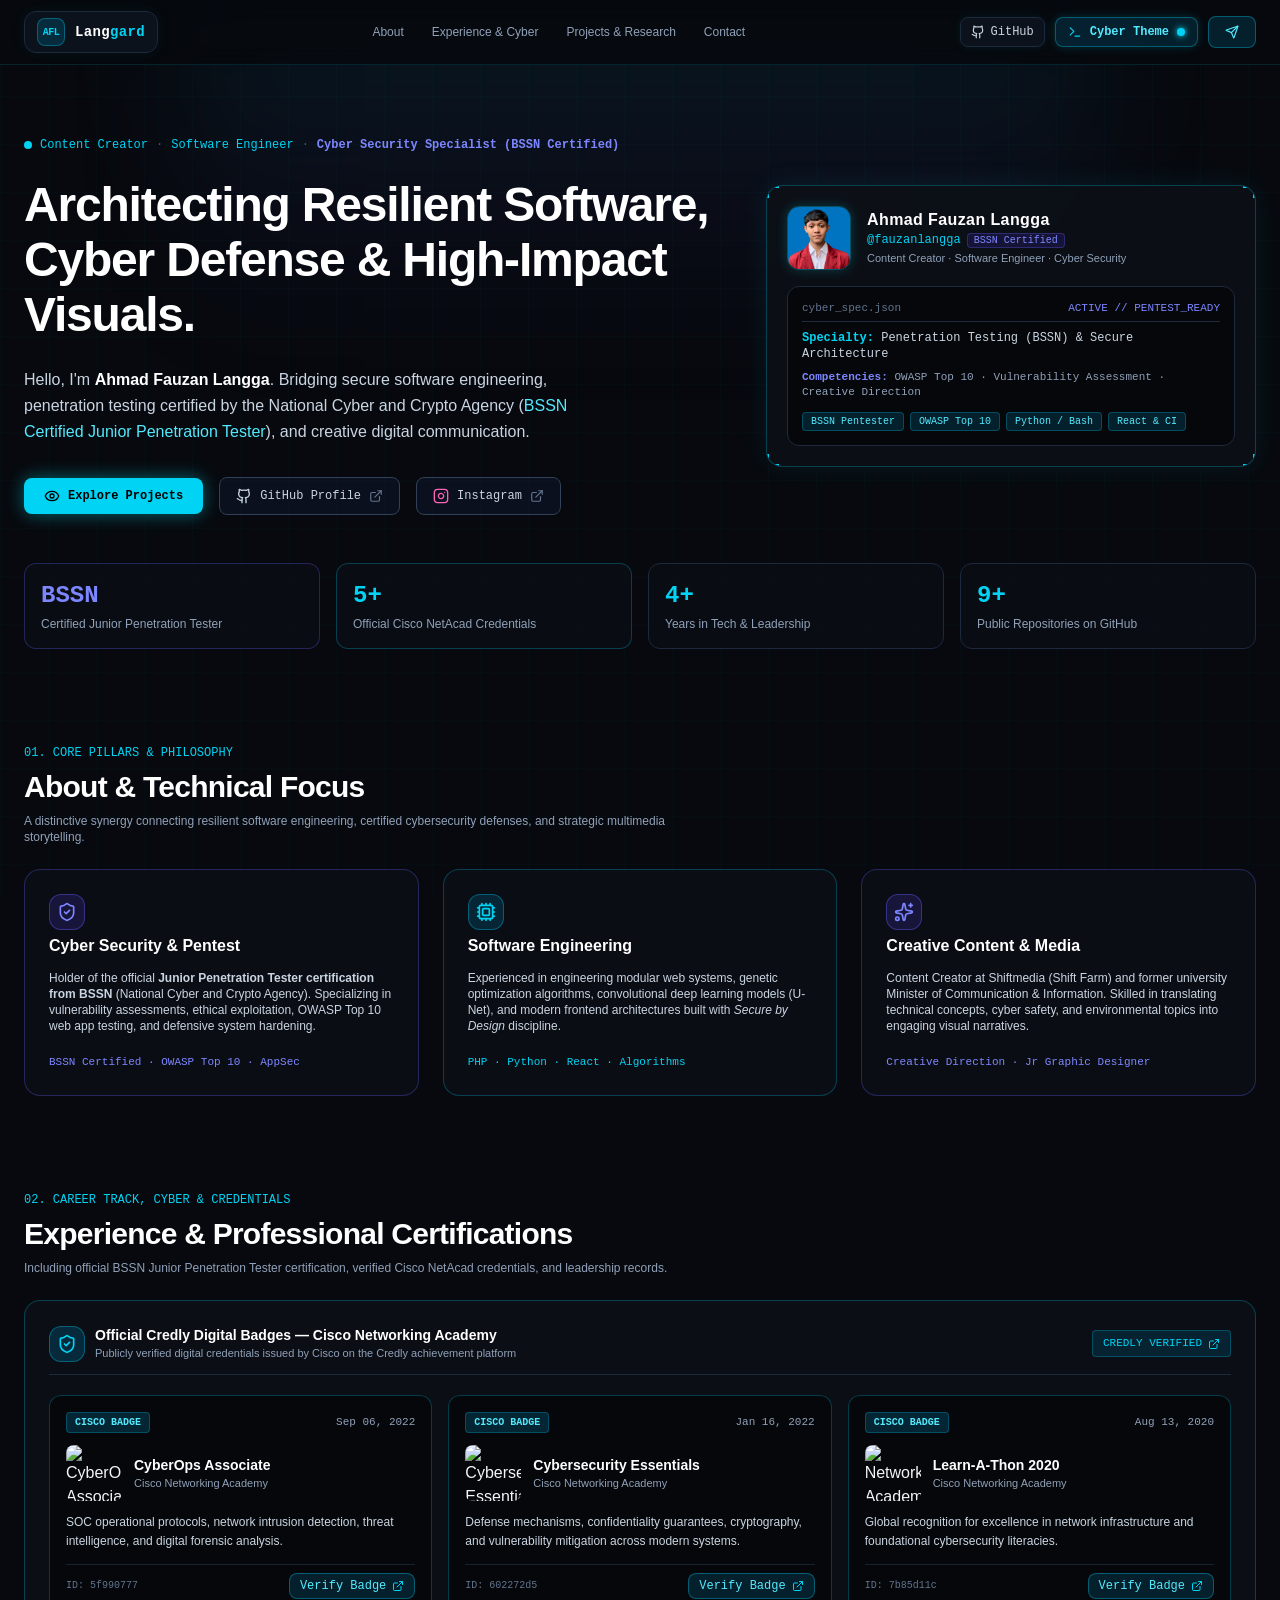
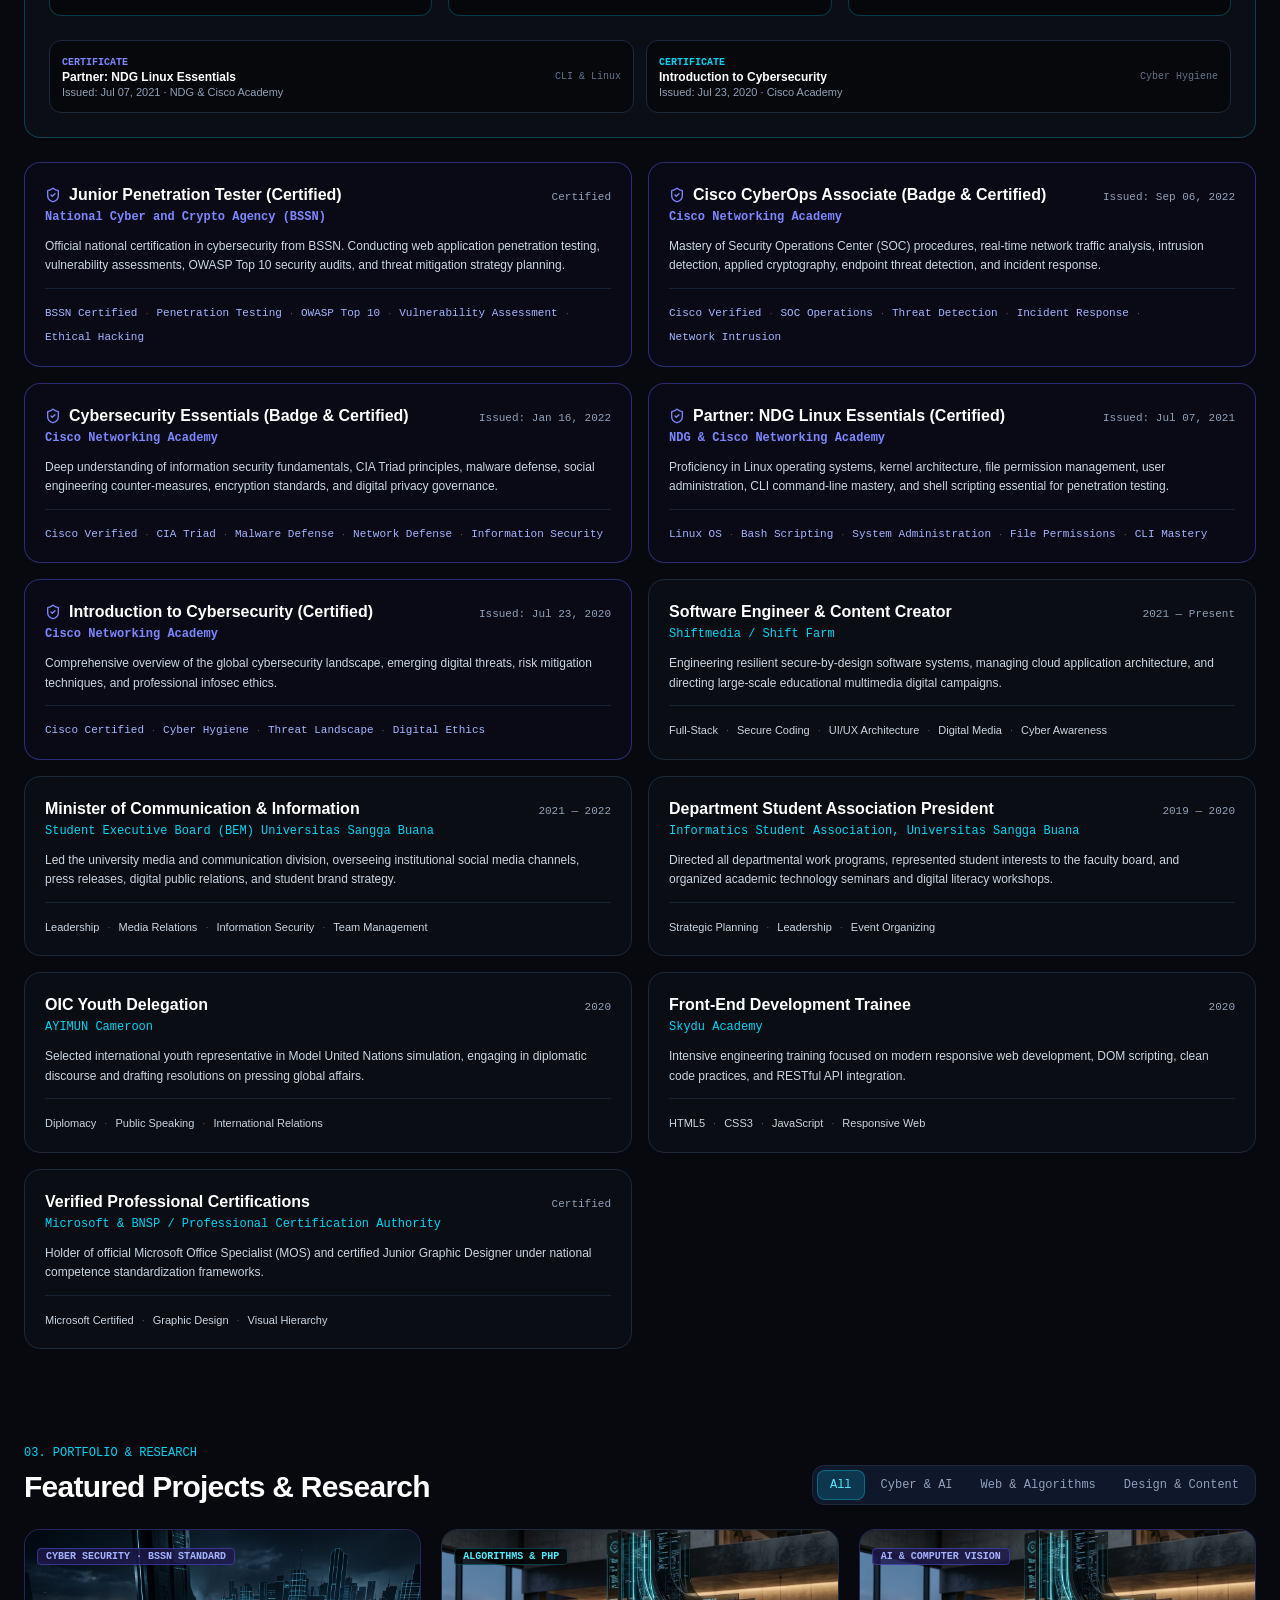
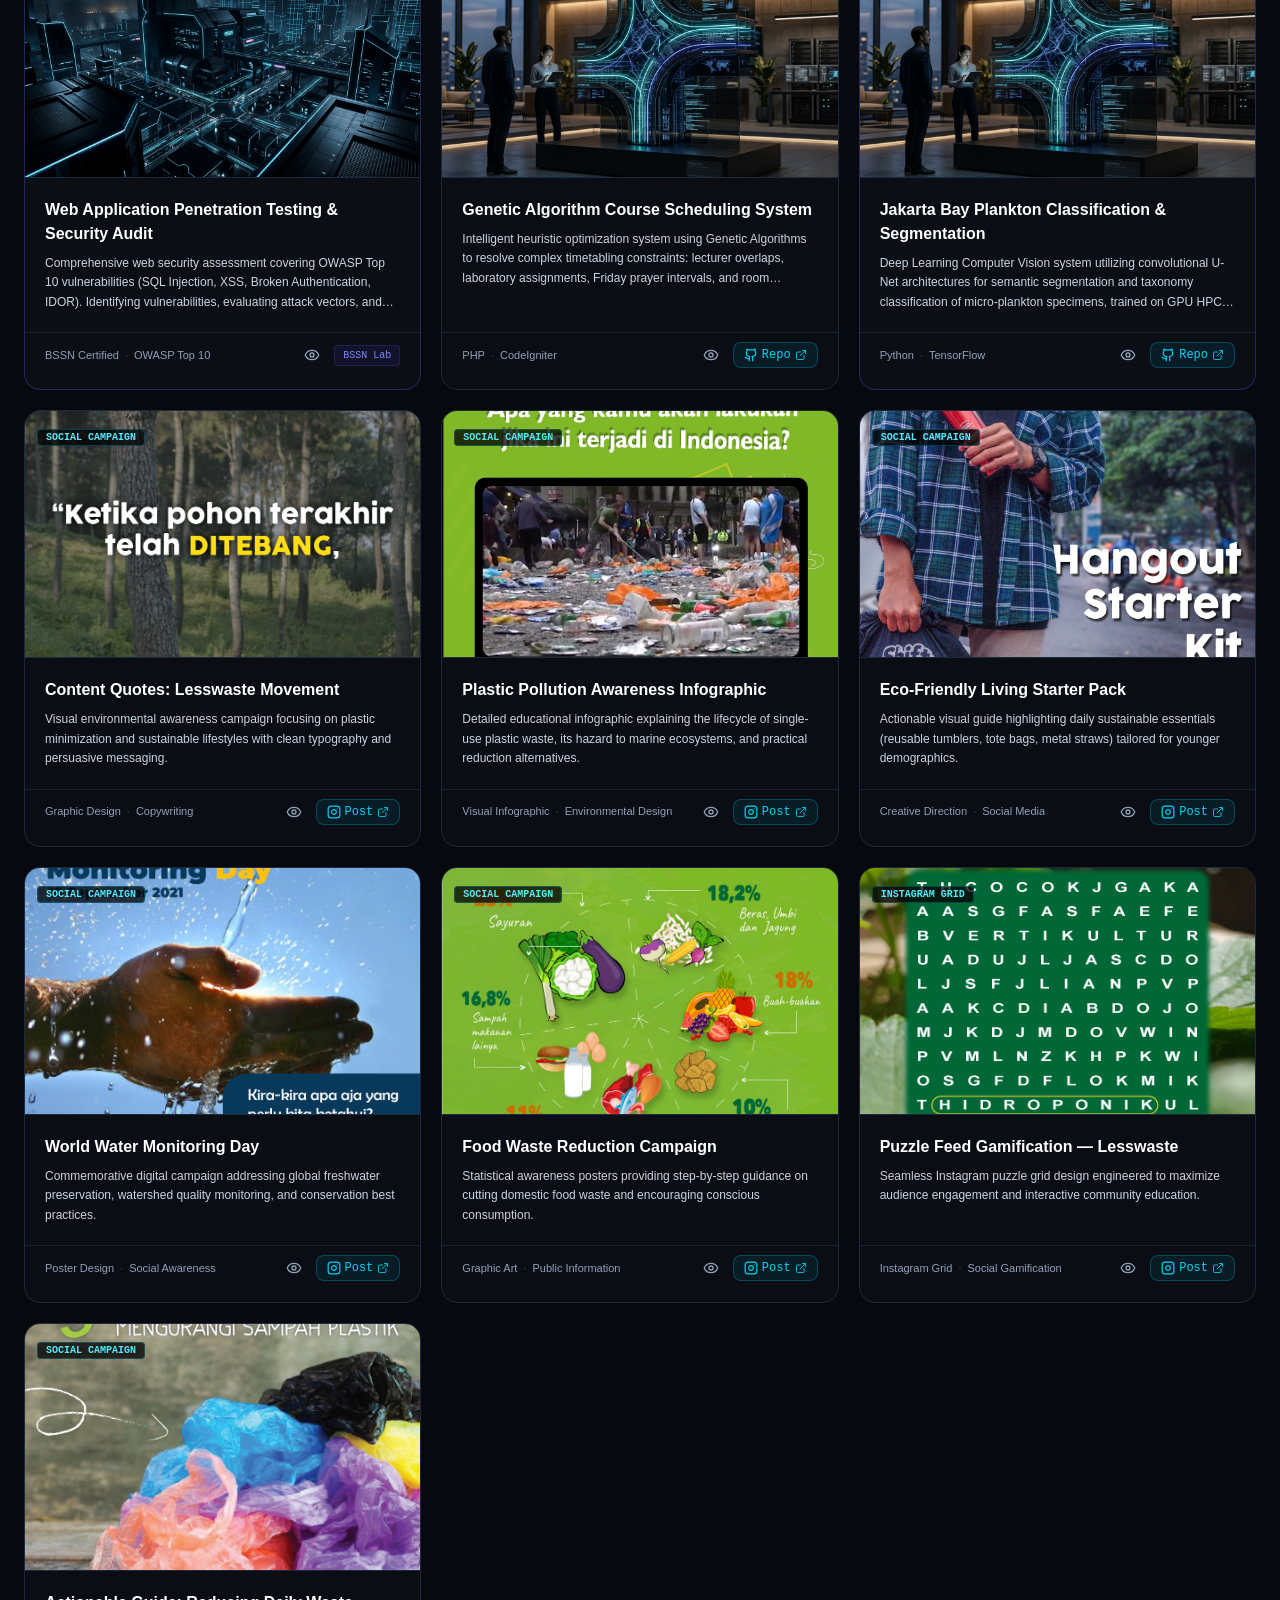
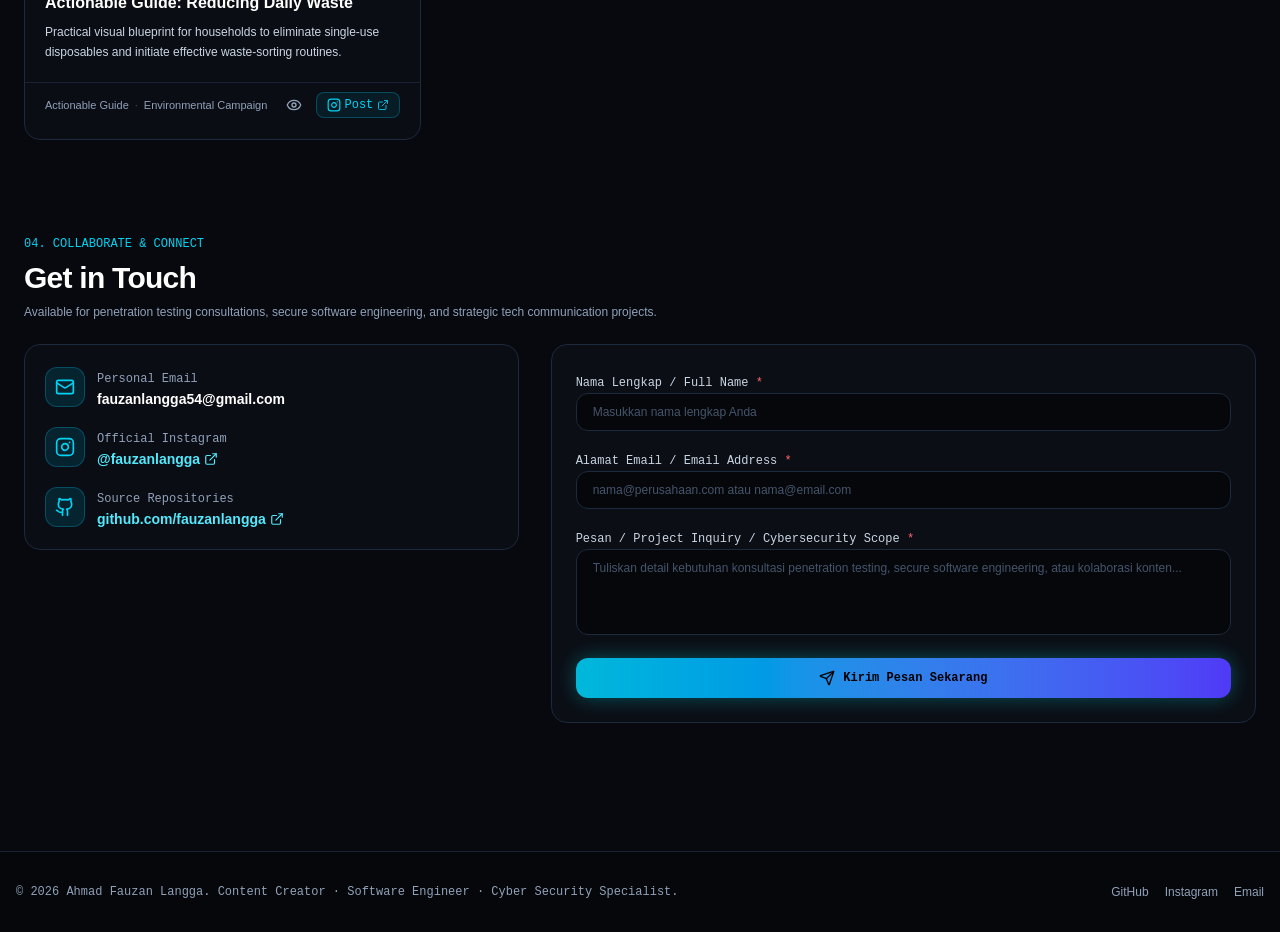
==== commit 0b2aa290: "deploy: update toolbar logo background container and github button" ====
--- a/index.html
+++ b/index.html
@@ -10,8 +10,8 @@
     <meta property="og:description" content="Langgard - Portfolio of Ahmad Fauzan Langga: Content Creator, Software Engineer & Cyber Enthusiast certified by BSSN." />
     <meta property="og:type" content="website" />
     <meta name="twitter:card" content="summary_large_image" />
-    <script type="module" crossorigin src="/assets/index-CQu4XT7t.js"></script>
-    <link rel="stylesheet" crossorigin href="/assets/index-NfhVR-T5.css">
+    <script type="module" crossorigin src="/assets/index-Cpub4GGQ.js"></script>
+    <link rel="stylesheet" crossorigin href="/assets/index-C2xG7gbD.css">
   </head>
   <body>
     <div id="root"></div>
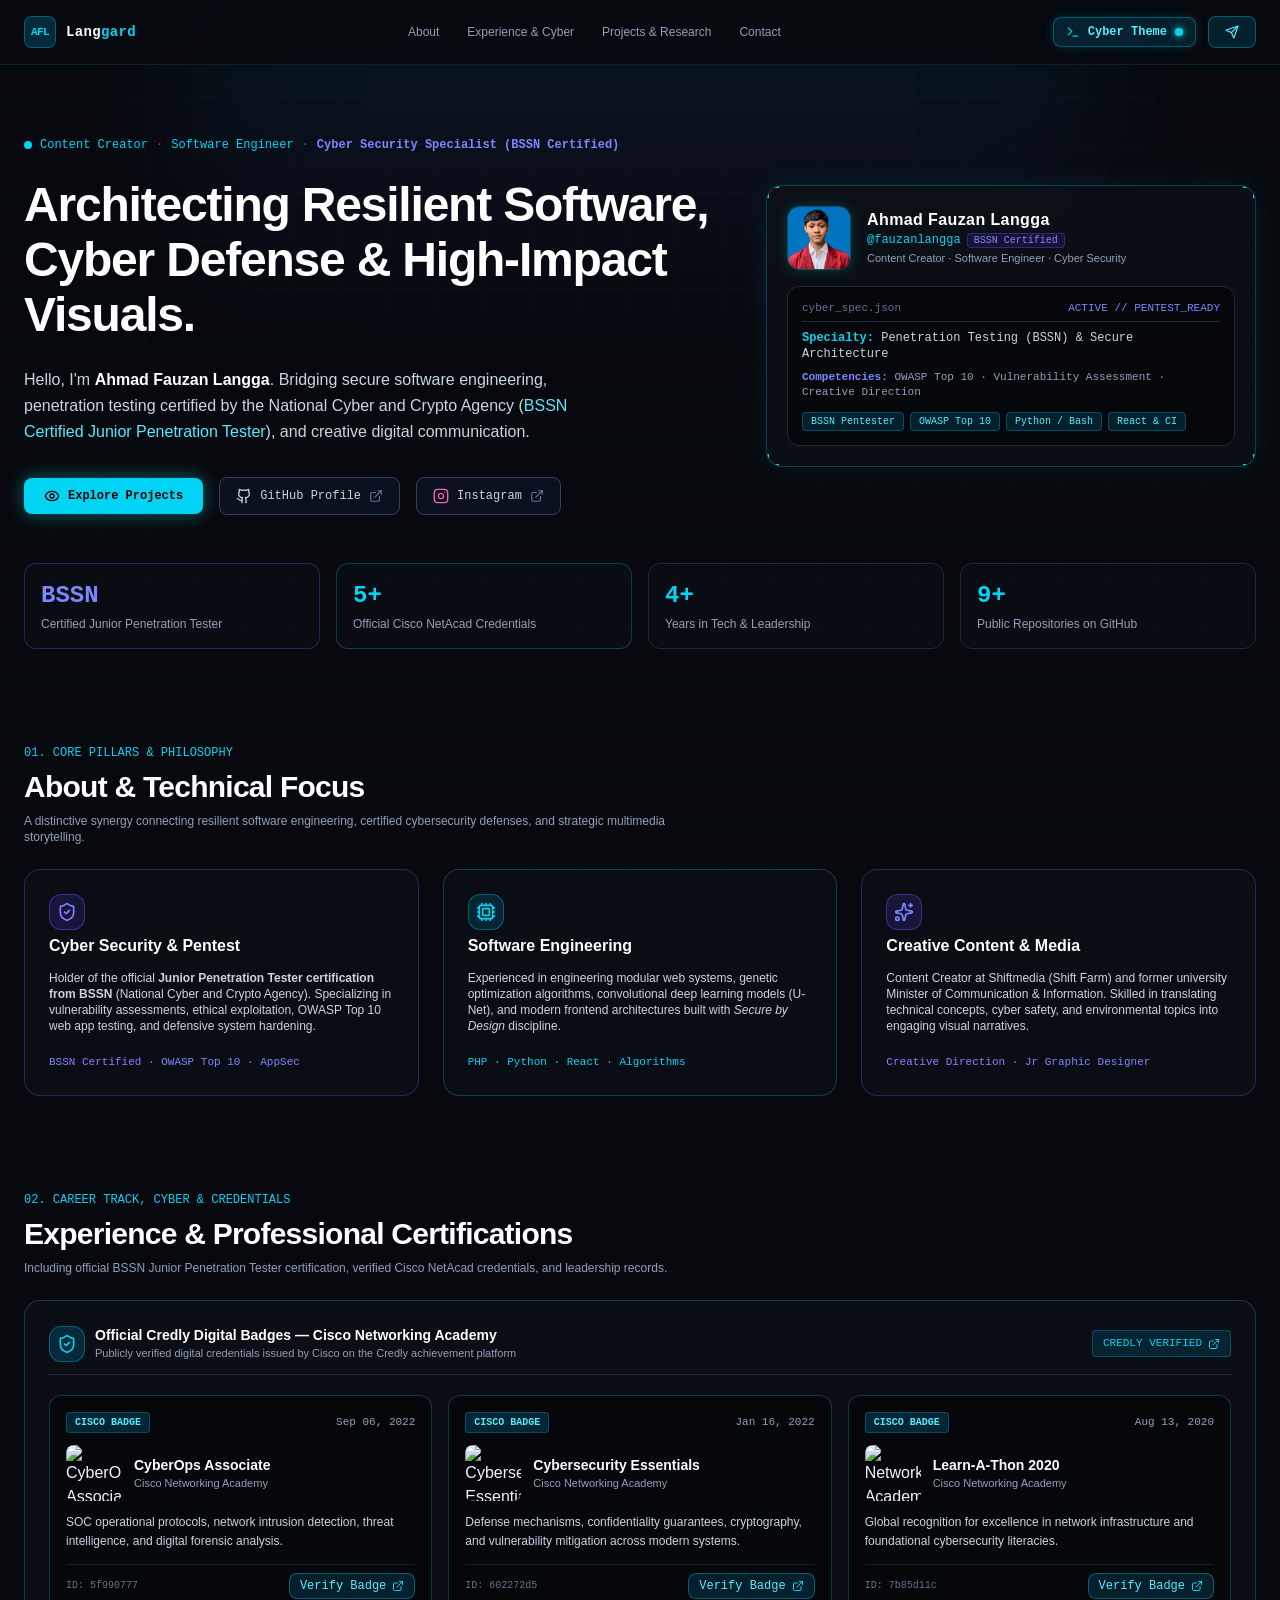
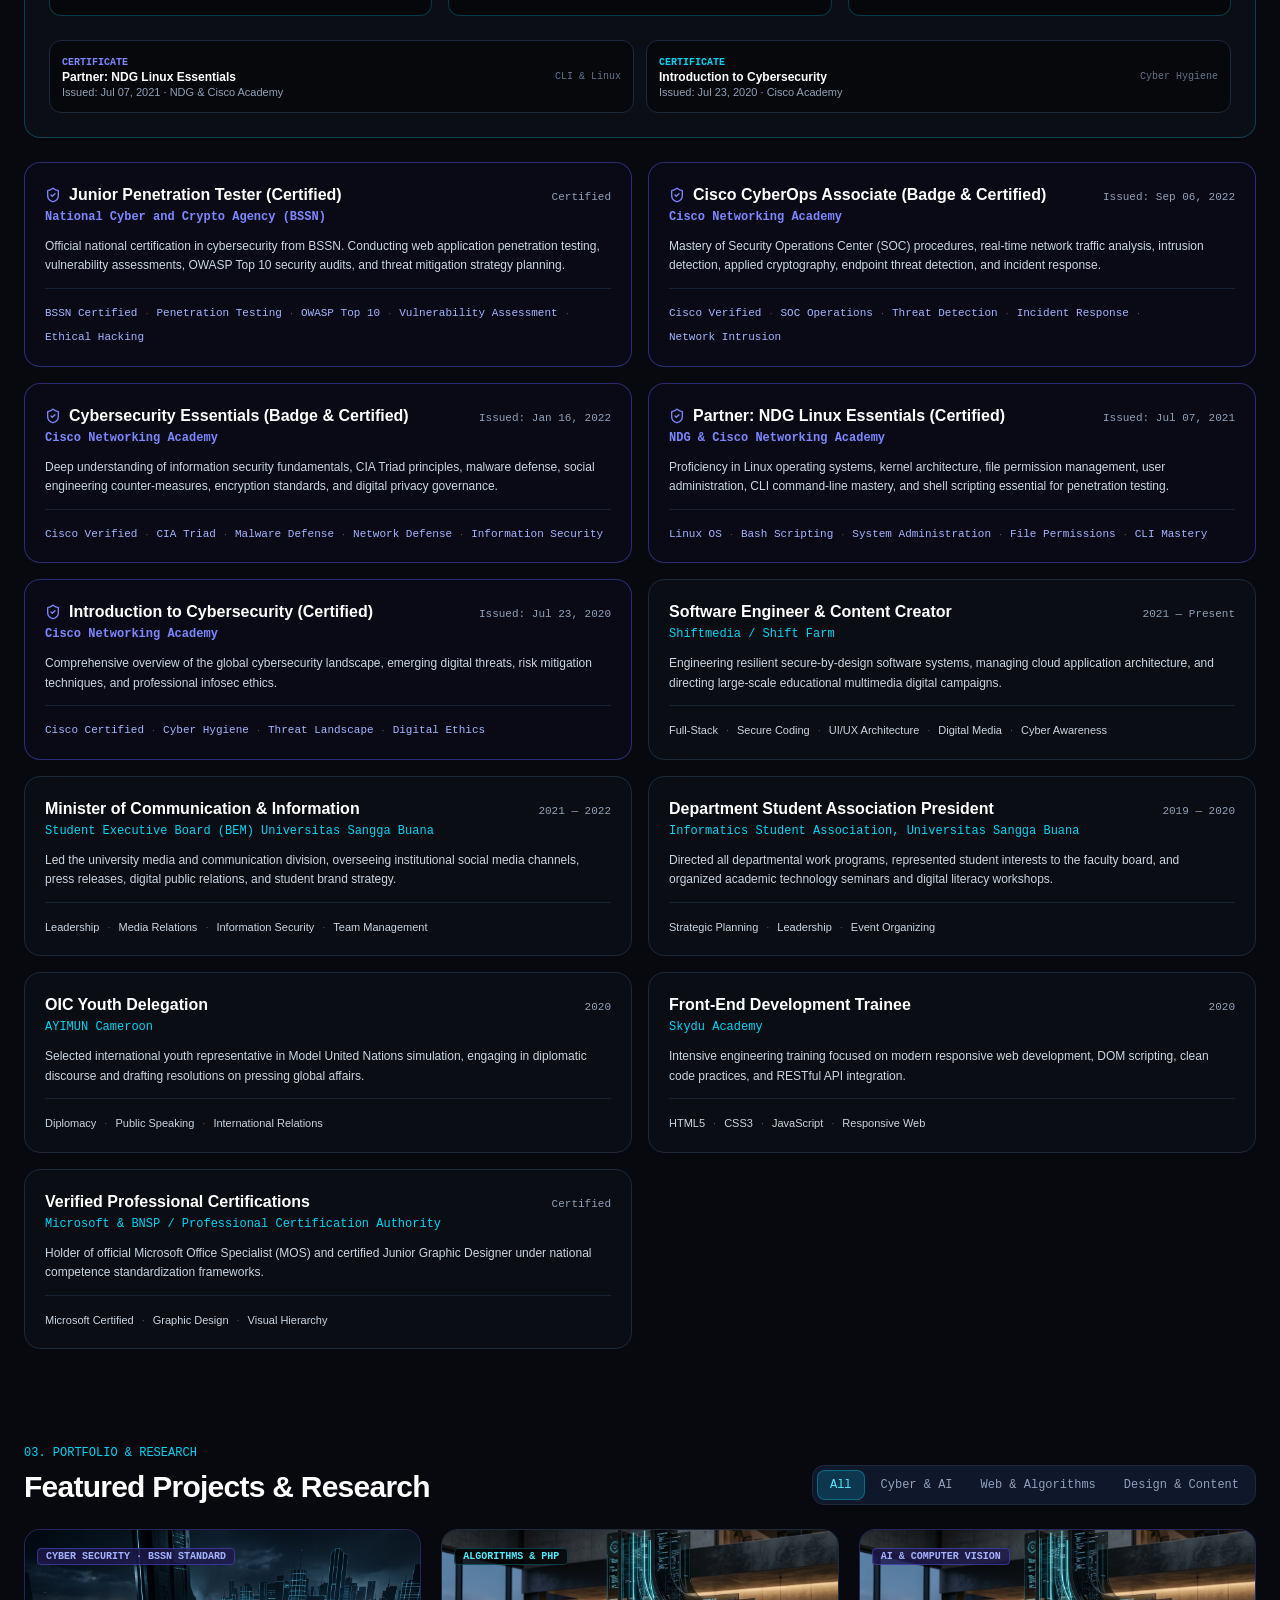
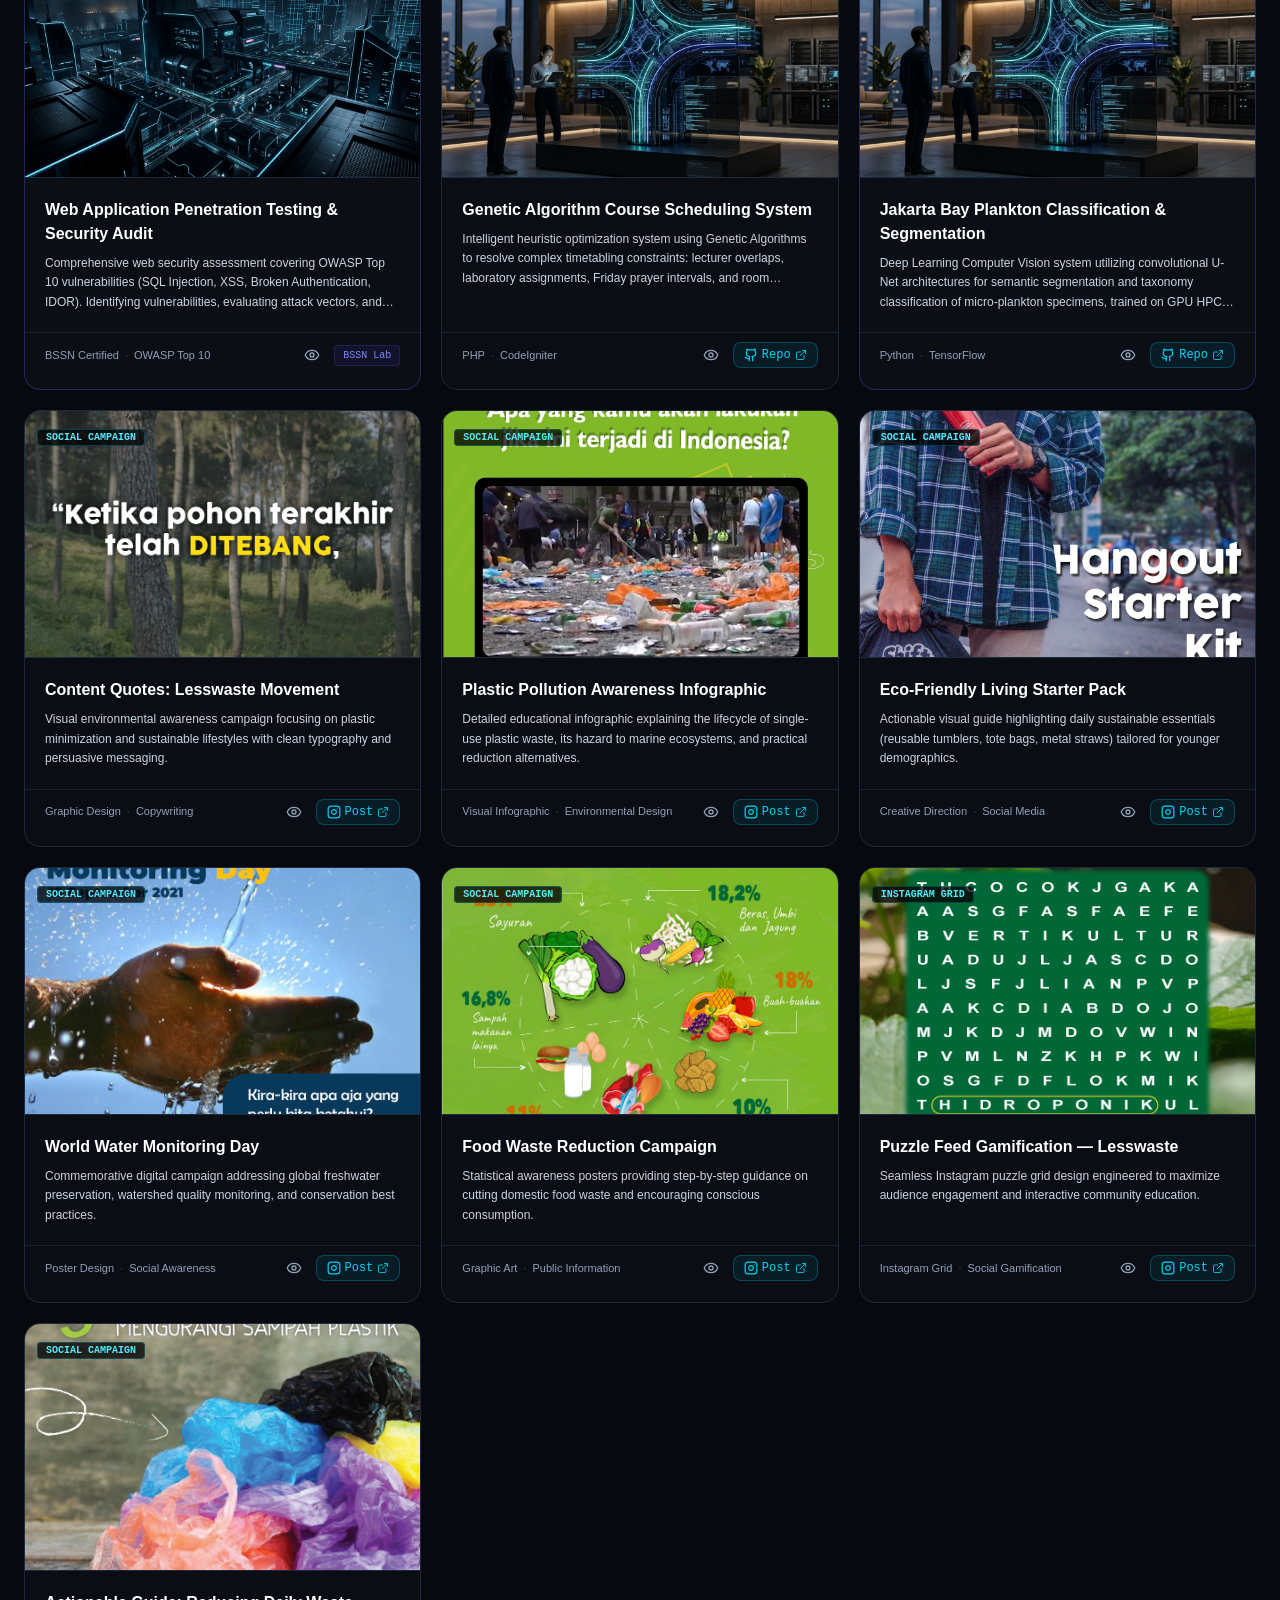
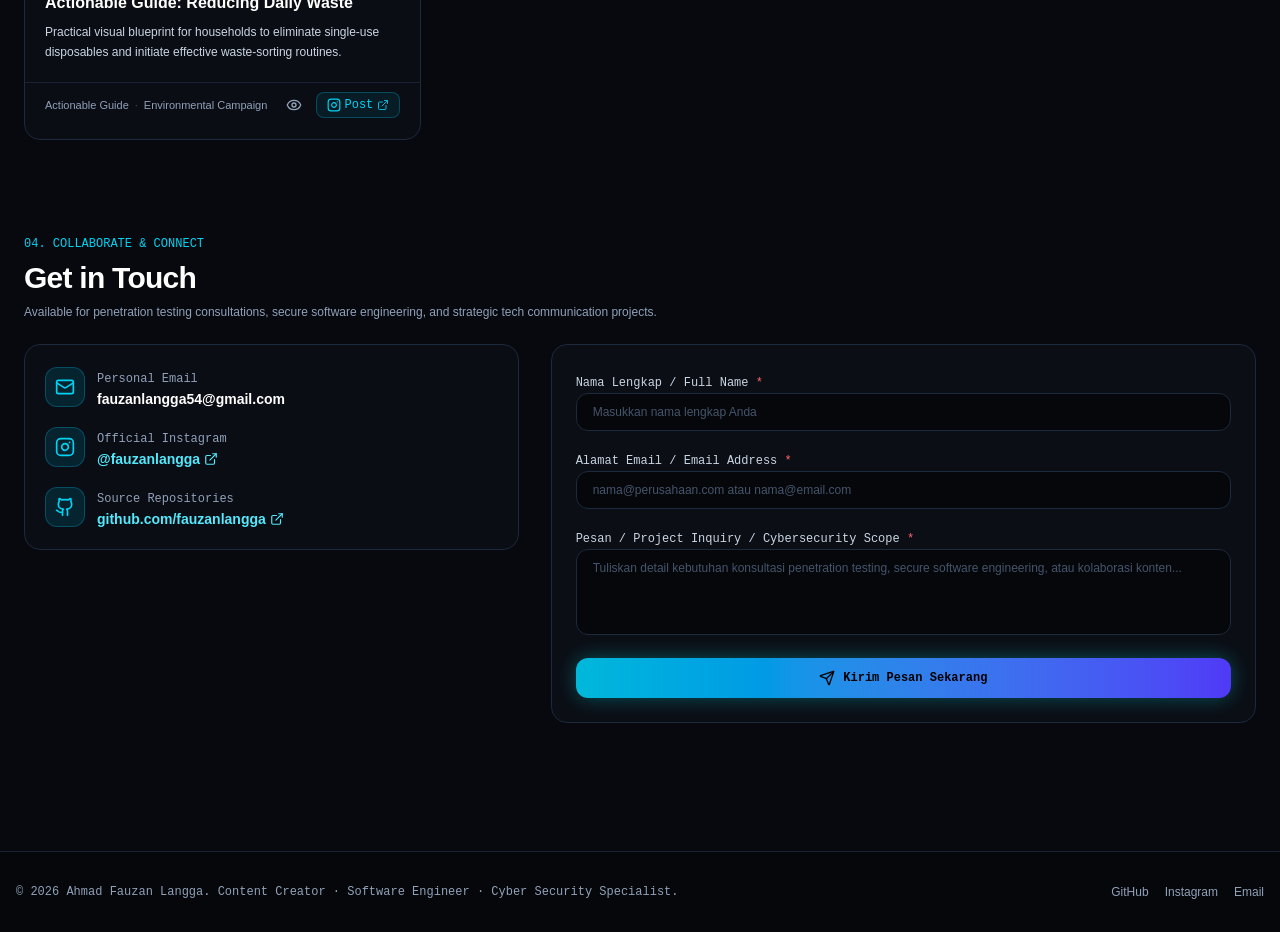
==== commit 73fe08f9: "revert: restore original production build on gh-pages" ====
--- a/index.html
+++ b/index.html
@@ -10,8 +10,8 @@
     <meta property="og:description" content="Langgard - Portfolio of Ahmad Fauzan Langga: Content Creator, Software Engineer & Cyber Enthusiast certified by BSSN." />
     <meta property="og:type" content="website" />
     <meta name="twitter:card" content="summary_large_image" />
-    <script type="module" crossorigin src="/assets/index-Cpub4GGQ.js"></script>
-    <link rel="stylesheet" crossorigin href="/assets/index-C2xG7gbD.css">
+    <script type="module" crossorigin src="/assets/index-CQu4XT7t.js"></script>
+    <link rel="stylesheet" crossorigin href="/assets/index-NfhVR-T5.css">
   </head>
   <body>
     <div id="root"></div>
--- a/assets/index-NfhVR-T5.css
+++ b/assets/index-NfhVR-T5.css
@@ -0,0 +1,2 @@
+/*! tailwindcss v4.3.3 | MIT License | https://tailwindcss.com */
+@layer properties{@supports (((-webkit-hyphens:none)) and (not (margin-trim:inline))) or ((-moz-orient:inline) and (not (color:rgb(from red r g b)))){*,:before,:after,::backdrop{--tw-translate-x:0;--tw-translate-y:0;--tw-translate-z:0;--tw-space-y-reverse:0;--tw-border-style:solid;--tw-gradient-position:initial;--tw-gradient-from:#0000;--tw-gradient-via:#0000;--tw-gradient-to:#0000;--tw-gradient-stops:initial;--tw-gradient-via-stops:initial;--tw-gradient-from-position:0%;--tw-gradient-via-position:50%;--tw-gradient-to-position:100%;--tw-leading:initial;--tw-font-weight:initial;--tw-tracking:initial;--tw-ordinal:initial;--tw-slashed-zero:initial;--tw-numeric-figure:initial;--tw-numeric-spacing:initial;--tw-numeric-fraction:initial;--tw-shadow:0 0 #0000;--tw-shadow-color:initial;--tw-shadow-alpha:100%;--tw-inset-shadow:0 0 #0000;--tw-inset-shadow-color:initial;--tw-inset-shadow-alpha:100%;--tw-ring-color:initial;--tw-ring-shadow:0 0 #0000;--tw-inset-ring-color:initial;--tw-inset-ring-shadow:0 0 #0000;--tw-ring-inset:initial;--tw-ring-offset-width:0px;--tw-ring-offset-color:#fff;--tw-ring-offset-shadow:0 0 #0000;--tw-blur:initial;--tw-brightness:initial;--tw-contrast:initial;--tw-grayscale:initial;--tw-hue-rotate:initial;--tw-invert:initial;--tw-opacity:initial;--tw-saturate:initial;--tw-sepia:initial;--tw-drop-shadow:initial;--tw-drop-shadow-color:initial;--tw-drop-shadow-alpha:100%;--tw-drop-shadow-size:initial;--tw-backdrop-blur:initial;--tw-backdrop-brightness:initial;--tw-backdrop-contrast:initial;--tw-backdrop-grayscale:initial;--tw-backdrop-hue-rotate:initial;--tw-backdrop-invert:initial;--tw-backdrop-opacity:initial;--tw-backdrop-saturate:initial;--tw-backdrop-sepia:initial;--tw-duration:initial;--tw-ease:initial;--tw-scale-x:1;--tw-scale-y:1;--tw-scale-z:1}}}@layer theme{:root,:host{--font-sans:-apple-system, BlinkMacSystemFont, "Segoe UI", Roboto, "Helvetica Neue", "Noto Sans", Arial, sans-serif, "Apple Color Emoji", "Segoe UI Emoji", "Segoe UI Symbol", "Noto Color Emoji";--font-mono:ui-monospace, SFMono-Regular, Menlo, Monaco, Consolas, "Liberation Mono", "Courier New", monospace;--color-red-200:oklch(88.5% .062 18.334);--color-red-300:oklch(80.8% .114 19.571);--color-red-400:oklch(70.4% .191 22.216);--color-red-500:oklch(63.7% .237 25.331);--color-red-950:oklch(25.8% .092 26.042);--color-cyan-300:oklch(86.5% .127 207.078);--color-cyan-400:oklch(78.9% .154 211.53);--color-cyan-500:oklch(71.5% .143 215.221);--color-cyan-900:oklch(39.8% .07 227.392);--color-cyan-950:oklch(30.2% .056 229.695);--color-indigo-200:oklch(87% .065 274.039);--color-indigo-300:oklch(78.5% .115 274.713);--color-indigo-400:oklch(67.3% .182 276.935);--color-indigo-500:oklch(58.5% .233 277.117);--color-indigo-600:oklch(51.1% .262 276.966);--color-indigo-950:oklch(25.7% .09 281.288);--color-pink-400:oklch(71.8% .202 349.761);--color-rose-950:oklch(27.1% .105 12.094);--color-slate-100:oklch(96.8% .007 247.896);--color-slate-300:oklch(86.9% .022 252.894);--color-slate-400:oklch(70.4% .04 256.788);--color-slate-500:oklch(55.4% .046 257.417);--color-slate-600:oklch(44.6% .043 257.281);--color-slate-700:oklch(37.2% .044 257.287);--color-slate-800:oklch(27.9% .041 260.031);--color-slate-900:oklch(20.8% .042 265.755);--color-slate-950:oklch(12.9% .042 264.695);--color-black:#000;--color-white:#fff;--spacing:.25rem;--container-xl:36rem;--container-2xl:42rem;--container-7xl:80rem;--text-xs:.75rem;--text-xs--line-height:calc(1 / .75);--text-sm:.875rem;--text-sm--line-height:calc(1.25 / .875);--text-base:1rem;--text-base--line-height:calc(1.5 / 1);--text-lg:1.125rem;--text-lg--line-height:calc(1.75 / 1.125);--text-2xl:1.5rem;--text-2xl--line-height:calc(2 / 1.5);--text-3xl:1.875rem;--text-3xl--line-height:calc(2.25 / 1.875);--text-4xl:2.25rem;--text-4xl--line-height:calc(2.5 / 2.25);--text-5xl:3rem;--text-5xl--line-height:1;--font-weight-medium:500;--font-weight-semibold:600;--font-weight-bold:700;--font-weight-extrabold:800;--font-weight-black:900;--tracking-tighter:-.05em;--tracking-tight:-.025em;--tracking-wide:.025em;--leading-relaxed:1.625;--radius-lg:.5rem;--radius-xl:.75rem;--radius-2xl:1rem;--ease-out:cubic-bezier(0, 0, .2, 1);--animate-spin:spin 1s linear infinite;--animate-pulse:pulse 2s cubic-bezier(.4, 0, .6, 1) infinite;--blur-sm:8px;--blur-md:12px;--blur-3xl:64px;--aspect-video:16 / 9;--default-transition-duration:.15s;--default-transition-timing-function:cubic-bezier(.4, 0, .2, 1);--default-font-family:var(--font-sans);--default-mono-font-family:var(--font-mono)}}@layer base{*,:after,:before,::backdrop{box-sizing:border-box;border:0 solid;margin:0;padding:0}::file-selector-button{box-sizing:border-box;border:0 solid;margin:0;padding:0}html,:host{-webkit-text-size-adjust:100%;tab-size:4;line-height:1.5;font-family:var(--default-font-family,-apple-system, BlinkMacSystemFont, "Segoe UI", Roboto, "Helvetica Neue", "Noto Sans", Arial, sans-serif, "Apple Color Emoji", "Segoe UI Emoji", "Segoe UI Symbol", "Noto Color Emoji");font-feature-settings:var(--default-font-feature-settings,normal);font-variation-settings:var(--default-font-variation-settings,normal);-webkit-tap-highlight-color:transparent}hr{height:0;color:inherit;border-top-width:1px}abbr:where([title]){-webkit-text-decoration:underline dotted;text-decoration:underline dotted}h1,h2,h3,h4,h5,h6{font-size:inherit;font-weight:inherit}a{color:inherit;-webkit-text-decoration:inherit;-webkit-text-decoration:inherit;-webkit-text-decoration:inherit;-webkit-text-decoration:inherit;text-decoration:inherit}b,strong{font-weight:bolder}code,kbd,samp,pre{font-family:var(--default-mono-font-family,ui-monospace, SFMono-Regular, Menlo, Monaco, Consolas, "Liberation Mono", "Courier New", monospace);font-feature-settings:var(--default-mono-font-feature-settings,normal);font-variation-settings:var(--default-mono-font-variation-settings,normal);font-size:1em}small{font-size:80%}sub,sup{vertical-align:baseline;font-size:75%;line-height:0;position:relative}sub{bottom:-.25em}sup{top:-.5em}table{text-indent:0;border-color:inherit;border-collapse:collapse}:-moz-focusring:where(:not(iframe)){outline:auto}progress{vertical-align:baseline}summary{display:list-item}ol,ul,menu{list-style:none}img,svg,video,canvas,audio,iframe,embed,object{vertical-align:middle;display:block}img,video{max-width:100%;height:auto}button,input,select,optgroup,textarea{font:inherit;font-feature-settings:inherit;font-variation-settings:inherit;letter-spacing:inherit;color:inherit;opacity:1;background-color:#0000;border-radius:0}::file-selector-button{font:inherit;font-feature-settings:inherit;font-variation-settings:inherit;letter-spacing:inherit;color:inherit;opacity:1;background-color:#0000;border-radius:0}:where(select:is([multiple],[size])) optgroup{font-weight:bolder}:where(select:is([multiple],[size])) optgroup option{padding-inline-start:20px}::file-selector-button{margin-inline-end:4px}::placeholder{opacity:1}@supports (not ((-webkit-appearance:-apple-pay-button))) or (contain-intrinsic-size:1px){::placeholder{color:currentColor}@supports (color:color-mix(in lab, red, red)){::placeholder{color:color-mix(in oklab, currentcolor 50%, transparent)}}}textarea{resize:vertical}::-webkit-search-decoration{-webkit-appearance:none}::-webkit-date-and-time-value{min-height:1lh;text-align:inherit}::-webkit-datetime-edit{display:inline-flex}::-webkit-datetime-edit-fields-wrapper{padding:0}::-webkit-datetime-edit{padding-block:0}::-webkit-datetime-edit-year-field{padding-block:0}::-webkit-datetime-edit-month-field{padding-block:0}::-webkit-datetime-edit-day-field{padding-block:0}::-webkit-datetime-edit-hour-field{padding-block:0}::-webkit-datetime-edit-minute-field{padding-block:0}::-webkit-datetime-edit-second-field{padding-block:0}::-webkit-datetime-edit-millisecond-field{padding-block:0}::-webkit-datetime-edit-meridiem-field{padding-block:0}::-webkit-calendar-picker-indicator{line-height:1}:-moz-ui-invalid{box-shadow:none}button,input:where([type=button],[type=reset],[type=submit]){appearance:button}::file-selector-button{appearance:button}::-webkit-inner-spin-button{height:auto}::-webkit-outer-spin-button{height:auto}[hidden]:where(:not([hidden=until-found])){display:none!important}}@layer components;@layer utilities{.pointer-events-none{pointer-events:none}.absolute{position:absolute}.fixed{position:fixed}.relative{position:relative}.sticky{position:sticky}.inset-0{inset:0}.inset-x-0{inset-inline:0}.top-0{top:0}.top-3{top:calc(var(--spacing) * 3)}.right-0{right:0}.bottom-0{bottom:0}.left-0{left:0}.left-1\/2{left:50%}.left-3{left:calc(var(--spacing) * 3)}.z-0{z-index:0}.z-10{z-index:10}.z-40{z-index:40}.z-50{z-index:50}.container{width:100%}@media (width>=40rem){.container{max-width:40rem}}@media (width>=48rem){.container{max-width:48rem}}@media (width>=64rem){.container{max-width:64rem}}@media (width>=80rem){.container{max-width:80rem}}@media (width>=96rem){.container{max-width:96rem}}.mx-auto{margin-inline:auto}.mt-0\.5{margin-top:calc(var(--spacing) * .5)}.mt-1{margin-top:var(--spacing)}.mt-3{margin-top:calc(var(--spacing) * 3)}.mt-12{margin-top:calc(var(--spacing) * 12)}.mt-24{margin-top:calc(var(--spacing) * 24)}.mb-1{margin-bottom:var(--spacing)}.line-clamp-3{-webkit-line-clamp:3;-webkit-box-orient:vertical;display:-webkit-box;overflow:hidden}.flex{display:flex}.grid{display:grid}.hidden{display:none}.inline-flex{display:inline-flex}.aspect-\[16\/10\]{aspect-ratio:16/10}.aspect-video{aspect-ratio:var(--aspect-video)}.h-2{height:calc(var(--spacing) * 2)}.h-3{height:calc(var(--spacing) * 3)}.h-3\.5{height:calc(var(--spacing) * 3.5)}.h-4{height:calc(var(--spacing) * 4)}.h-5{height:calc(var(--spacing) * 5)}.h-8{height:calc(var(--spacing) * 8)}.h-9{height:calc(var(--spacing) * 9)}.h-10{height:calc(var(--spacing) * 10)}.h-14{height:calc(var(--spacing) * 14)}.h-16{height:calc(var(--spacing) * 16)}.h-\[2px\]{height:2px}.h-\[350px\]{height:350px}.h-full{height:100%}.min-h-screen{min-height:100vh}.w-2{width:calc(var(--spacing) * 2)}.w-3{width:calc(var(--spacing) * 3)}.w-3\.5{width:calc(var(--spacing) * 3.5)}.w-4{width:calc(var(--spacing) * 4)}.w-5{width:calc(var(--spacing) * 5)}.w-8{width:calc(var(--spacing) * 8)}.w-9{width:calc(var(--spacing) * 9)}.w-10{width:calc(var(--spacing) * 10)}.w-14{width:calc(var(--spacing) * 14)}.w-16{width:calc(var(--spacing) * 16)}.w-\[900px\]{width:900px}.w-full{width:100%}.max-w-2xl{max-width:var(--container-2xl)}.max-w-7xl{max-width:var(--container-7xl)}.max-w-xl{max-width:var(--container-xl)}.shrink-0{flex-shrink:0}.-translate-x-1\/2{--tw-translate-x:calc(calc(1 / 2 * 100%) * -1);translate:var(--tw-translate-x) var(--tw-translate-y)}.animate-pulse{animation:var(--animate-pulse)}.animate-spin{animation:var(--animate-spin)}.cursor-pointer{cursor:pointer}.resize-none{resize:none}.scroll-mt-24{scroll-margin-top:calc(var(--spacing) * 24)}.scroll-mt-28{scroll-margin-top:calc(var(--spacing) * 28)}.grid-cols-1{grid-template-columns:repeat(1,minmax(0,1fr))}.grid-cols-2{grid-template-columns:repeat(2,minmax(0,1fr))}.flex-col{flex-direction:column}.flex-wrap{flex-wrap:wrap}.items-center{align-items:center}.items-start{align-items:flex-start}.items-stretch{align-items:stretch}.justify-between{justify-content:space-between}.justify-center{justify-content:center}.justify-end{justify-content:flex-end}.gap-1{gap:var(--spacing)}.gap-1\.5{gap:calc(var(--spacing) * 1.5)}.gap-2{gap:calc(var(--spacing) * 2)}.gap-2\.5{gap:calc(var(--spacing) * 2.5)}.gap-3{gap:calc(var(--spacing) * 3)}.gap-4{gap:calc(var(--spacing) * 4)}.gap-5{gap:calc(var(--spacing) * 5)}.gap-6{gap:calc(var(--spacing) * 6)}.gap-7{gap:calc(var(--spacing) * 7)}.gap-8{gap:calc(var(--spacing) * 8)}.gap-10{gap:calc(var(--spacing) * 10)}:where(.space-y-1>:not(:last-child)){--tw-space-y-reverse:0;margin-block-start:calc(var(--spacing) * var(--tw-space-y-reverse));margin-block-end:calc(var(--spacing) * calc(1 - var(--tw-space-y-reverse)))}:where(.space-y-1\.5>:not(:last-child)){--tw-space-y-reverse:0;margin-block-start:calc(calc(var(--spacing) * 1.5) * var(--tw-space-y-reverse));margin-block-end:calc(calc(var(--spacing) * 1.5) * calc(1 - var(--tw-space-y-reverse)))}:where(.space-y-2>:not(:last-child)){--tw-space-y-reverse:0;margin-block-start:calc(calc(var(--spacing) * 2) * var(--tw-space-y-reverse));margin-block-end:calc(calc(var(--spacing) * 2) * calc(1 - var(--tw-space-y-reverse)))}:where(.space-y-3>:not(:last-child)){--tw-space-y-reverse:0;margin-block-start:calc(calc(var(--spacing) * 3) * var(--tw-space-y-reverse));margin-block-end:calc(calc(var(--spacing) * 3) * calc(1 - var(--tw-space-y-reverse)))}:where(.space-y-4>:not(:last-child)){--tw-space-y-reverse:0;margin-block-start:calc(calc(var(--spacing) * 4) * var(--tw-space-y-reverse));margin-block-end:calc(calc(var(--spacing) * 4) * calc(1 - var(--tw-space-y-reverse)))}:where(.space-y-5>:not(:last-child)){--tw-space-y-reverse:0;margin-block-start:calc(calc(var(--spacing) * 5) * var(--tw-space-y-reverse));margin-block-end:calc(calc(var(--spacing) * 5) * calc(1 - var(--tw-space-y-reverse)))}:where(.space-y-6>:not(:last-child)){--tw-space-y-reverse:0;margin-block-start:calc(calc(var(--spacing) * 6) * var(--tw-space-y-reverse));margin-block-end:calc(calc(var(--spacing) * 6) * calc(1 - var(--tw-space-y-reverse)))}:where(.space-y-24>:not(:last-child)){--tw-space-y-reverse:0;margin-block-start:calc(calc(var(--spacing) * 24) * var(--tw-space-y-reverse));margin-block-end:calc(calc(var(--spacing) * 24) * calc(1 - var(--tw-space-y-reverse)))}.self-start{align-self:flex-start}.overflow-hidden{overflow:hidden}.overflow-x-hidden{overflow-x:hidden}.rounded{border-radius:.25rem}.rounded-2xl{border-radius:var(--radius-2xl)}.rounded-full{border-radius:2147483647px}.rounded-lg{border-radius:var(--radius-lg)}.rounded-xl{border-radius:var(--radius-xl)}.border{border-style:var(--tw-border-style);border-width:1px}.border-t{border-top-style:var(--tw-border-style);border-top-width:1px}.border-t-2{border-top-style:var(--tw-border-style);border-top-width:2px}.border-r-2{border-right-style:var(--tw-border-style);border-right-width:2px}.border-b{border-bottom-style:var(--tw-border-style);border-bottom-width:1px}.border-b-2{border-bottom-style:var(--tw-border-style);border-bottom-width:2px}.border-l-2{border-left-style:var(--tw-border-style);border-left-width:2px}.border-\[\#ff7597\]{border-color:#ff7597}.border-\[\#ff7597\]\/30{border-color:oklab(73.4596% .169092 .0201896/.3)}.border-\[\#ff7597\]\/40{border-color:oklab(73.4596% .169092 .0201896/.4)}.border-\[\#ff7597\]\/50{border-color:oklab(73.4596% .169092 .0201896/.5)}.border-cyan-400{border-color:var(--color-cyan-400)}.border-cyan-500\/15{border-color:#00b7d726}@supports (color:color-mix(in lab, red, red)){.border-cyan-500\/15{border-color:color-mix(in oklab, var(--color-cyan-500) 15%, transparent)}}.border-cyan-500\/30{border-color:#00b7d74d}@supports (color:color-mix(in lab, red, red)){.border-cyan-500\/30{border-color:color-mix(in oklab, var(--color-cyan-500) 30%, transparent)}}.border-cyan-500\/40{border-color:#00b7d766}@supports (color:color-mix(in lab, red, red)){.border-cyan-500\/40{border-color:color-mix(in oklab, var(--color-cyan-500) 40%, transparent)}}.border-indigo-500\/20{border-color:#625fff33}@supports (color:color-mix(in lab, red, red)){.border-indigo-500\/20{border-color:color-mix(in oklab, var(--color-indigo-500) 20%, transparent)}}.border-indigo-500\/30{border-color:#625fff4d}@supports (color:color-mix(in lab, red, red)){.border-indigo-500\/30{border-color:color-mix(in oklab, var(--color-indigo-500) 30%, transparent)}}.border-indigo-500\/40{border-color:#625fff66}@supports (color:color-mix(in lab, red, red)){.border-indigo-500\/40{border-color:color-mix(in oklab, var(--color-indigo-500) 40%, transparent)}}.border-indigo-500\/50{border-color:#625fff80}@supports (color:color-mix(in lab, red, red)){.border-indigo-500\/50{border-color:color-mix(in oklab, var(--color-indigo-500) 50%, transparent)}}.border-red-500\/50{border-color:#fb2c3680}@supports (color:color-mix(in lab, red, red)){.border-red-500\/50{border-color:color-mix(in oklab, var(--color-red-500) 50%, transparent)}}.border-slate-700{border-color:var(--color-slate-700)}.border-slate-800{border-color:var(--color-slate-800)}.border-slate-800\/80{border-color:#1d293dcc}@supports (color:color-mix(in lab, red, red)){.border-slate-800\/80{border-color:color-mix(in oklab, var(--color-slate-800) 80%, transparent)}}.bg-\[\#0c0e15\]{background-color:#0c0e15}.bg-\[\#0d1017\]\/60{background-color:oklab(17.3277% -.000890814 -.0153749/.6)}.bg-\[\#0d1017\]\/70{background-color:oklab(17.3277% -.000890814 -.0153749/.7)}.bg-\[\#0d1017\]\/80{background-color:oklab(17.3277% -.000890814 -.0153749/.8)}.bg-\[\#0d1017\]\/90{background-color:oklab(17.3277% -.000890814 -.0153749/.9)}.bg-\[\#2b0014\]{background-color:#2b0014}.bg-\[\#2b0014\]\/90{background-color:oklab(18.8219% .0767813 -.00438288/.9)}.bg-\[\#05070a\]{background-color:#05070a}.bg-\[\#05070a\]\/80{background-color:oklab(12.713% -.00248406 -.00847013/.8)}.bg-\[\#07090e\]{background-color:#07090e}.bg-\[\#07090e\]\/85{background-color:oklab(13.9793% -.000868864 -.0117131/.85)}.bg-\[\#ff7597\]{background-color:#ff7597}.bg-\[\#ff7597\]\/20{background-color:oklab(73.4596% .169092 .0201896/.2)}.bg-black{background-color:var(--color-black)}.bg-black\/75{background-color:#000000bf}@supports (color:color-mix(in lab, red, red)){.bg-black\/75{background-color:color-mix(in oklab, var(--color-black) 75%, transparent)}}.bg-black\/85{background-color:#000000d9}@supports (color:color-mix(in lab, red, red)){.bg-black\/85{background-color:color-mix(in oklab, var(--color-black) 85%, transparent)}}.bg-black\/90{background-color:#000000e6}@supports (color:color-mix(in lab, red, red)){.bg-black\/90{background-color:color-mix(in oklab, var(--color-black) 90%, transparent)}}.bg-cyan-400{background-color:var(--color-cyan-400)}.bg-cyan-500\/20{background-color:#00b7d733}@supports (color:color-mix(in lab, red, red)){.bg-cyan-500\/20{background-color:color-mix(in oklab, var(--color-cyan-500) 20%, transparent)}}.bg-cyan-950{background-color:var(--color-cyan-950)}.bg-cyan-950\/40{background-color:#05334566}@supports (color:color-mix(in lab, red, red)){.bg-cyan-950\/40{background-color:color-mix(in oklab, var(--color-cyan-950) 40%, transparent)}}.bg-cyan-950\/60{background-color:#05334599}@supports (color:color-mix(in lab, red, red)){.bg-cyan-950\/60{background-color:color-mix(in oklab, var(--color-cyan-950) 60%, transparent)}}.bg-cyan-950\/70{background-color:#053345b3}@supports (color:color-mix(in lab, red, red)){.bg-cyan-950\/70{background-color:color-mix(in oklab, var(--color-cyan-950) 70%, transparent)}}.bg-cyan-950\/80{background-color:#053345cc}@supports (color:color-mix(in lab, red, red)){.bg-cyan-950\/80{background-color:color-mix(in oklab, var(--color-cyan-950) 80%, transparent)}}.bg-indigo-500\/20{background-color:#625fff33}@supports (color:color-mix(in lab, red, red)){.bg-indigo-500\/20{background-color:color-mix(in oklab, var(--color-indigo-500) 20%, transparent)}}.bg-indigo-950\/15{background-color:#1e1a4d26}@supports (color:color-mix(in lab, red, red)){.bg-indigo-950\/15{background-color:color-mix(in oklab, var(--color-indigo-950) 15%, transparent)}}.bg-indigo-950\/40{background-color:#1e1a4d66}@supports (color:color-mix(in lab, red, red)){.bg-indigo-950\/40{background-color:color-mix(in oklab, var(--color-indigo-950) 40%, transparent)}}.bg-indigo-950\/60{background-color:#1e1a4d99}@supports (color:color-mix(in lab, red, red)){.bg-indigo-950\/60{background-color:color-mix(in oklab, var(--color-indigo-950) 60%, transparent)}}.bg-indigo-950\/70{background-color:#1e1a4db3}@supports (color:color-mix(in lab, red, red)){.bg-indigo-950\/70{background-color:color-mix(in oklab, var(--color-indigo-950) 70%, transparent)}}.bg-indigo-950\/80{background-color:#1e1a4dcc}@supports (color:color-mix(in lab, red, red)){.bg-indigo-950\/80{background-color:color-mix(in oklab, var(--color-indigo-950) 80%, transparent)}}.bg-red-950\/70{background-color:#460809b3}@supports (color:color-mix(in lab, red, red)){.bg-red-950\/70{background-color:color-mix(in oklab, var(--color-red-950) 70%, transparent)}}.bg-slate-900{background-color:var(--color-slate-900)}.bg-slate-900\/60{background-color:#0f172b99}@supports (color:color-mix(in lab, red, red)){.bg-slate-900\/60{background-color:color-mix(in oklab, var(--color-slate-900) 60%, transparent)}}.bg-slate-950{background-color:var(--color-slate-950)}.bg-gradient-to-b{--tw-gradient-position:to bottom in oklab;background-image:linear-gradient(var(--tw-gradient-stops))}.bg-gradient-to-r{--tw-gradient-position:to right in oklab;background-image:linear-gradient(var(--tw-gradient-stops))}.from-\[\#ff7597\]\/15{--tw-gradient-from:oklab(73.4596% .169092 .0201896/.15);--tw-gradient-stops:var(--tw-gradient-via-stops,var(--tw-gradient-position), var(--tw-gradient-from) var(--tw-gradient-from-position), var(--tw-gradient-to) var(--tw-gradient-to-position))}.from-cyan-500{--tw-gradient-from:var(--color-cyan-500);--tw-gradient-stops:var(--tw-gradient-via-stops,var(--tw-gradient-position), var(--tw-gradient-from) var(--tw-gradient-from-position), var(--tw-gradient-to) var(--tw-gradient-to-position))}.from-cyan-500\/10{--tw-gradient-from:#00b7d71a}@supports (color:color-mix(in lab, red, red)){.from-cyan-500\/10{--tw-gradient-from:color-mix(in oklab, var(--color-cyan-500) 10%, transparent)}}.from-cyan-500\/10{--tw-gradient-stops:var(--tw-gradient-via-stops,var(--tw-gradient-position), var(--tw-gradient-from) var(--tw-gradient-from-position), var(--tw-gradient-to) var(--tw-gradient-to-position))}.from-transparent{--tw-gradient-from:transparent;--tw-gradient-stops:var(--tw-gradient-via-stops,var(--tw-gradient-position), var(--tw-gradient-from) var(--tw-gradient-from-position), var(--tw-gradient-to) var(--tw-gradient-to-position))}.via-cyan-400{--tw-gradient-via:var(--color-cyan-400);--tw-gradient-via-stops:var(--tw-gradient-position), var(--tw-gradient-from) var(--tw-gradient-from-position), var(--tw-gradient-via) var(--tw-gradient-via-position), var(--tw-gradient-to) var(--tw-gradient-to-position);--tw-gradient-stops:var(--tw-gradient-via-stops)}.via-indigo-400{--tw-gradient-via:var(--color-indigo-400);--tw-gradient-via-stops:var(--tw-gradient-position), var(--tw-gradient-from) var(--tw-gradient-from-position), var(--tw-gradient-via) var(--tw-gradient-via-position), var(--tw-gradient-to) var(--tw-gradient-to-position);--tw-gradient-stops:var(--tw-gradient-via-stops)}.via-indigo-500\/5{--tw-gradient-via:#625fff0d}@supports (color:color-mix(in lab, red, red)){.via-indigo-500\/5{--tw-gradient-via:color-mix(in oklab, var(--color-indigo-500) 5%, transparent)}}.via-indigo-500\/5{--tw-gradient-via-stops:var(--tw-gradient-position), var(--tw-gradient-from) var(--tw-gradient-from-position), var(--tw-gradient-via) var(--tw-gradient-via-position), var(--tw-gradient-to) var(--tw-gradient-to-position);--tw-gradient-stops:var(--tw-gradient-via-stops)}.via-rose-950\/20{--tw-gradient-via:#4d021833}@supports (color:color-mix(in lab, red, red)){.via-rose-950\/20{--tw-gradient-via:color-mix(in oklab, var(--color-rose-950) 20%, transparent)}}.via-rose-950\/20{--tw-gradient-via-stops:var(--tw-gradient-position), var(--tw-gradient-from) var(--tw-gradient-from-position), var(--tw-gradient-via) var(--tw-gradient-via-position), var(--tw-gradient-to) var(--tw-gradient-to-position);--tw-gradient-stops:var(--tw-gradient-via-stops)}.to-indigo-600{--tw-gradient-to:var(--color-indigo-600);--tw-gradient-stops:var(--tw-gradient-via-stops,var(--tw-gradient-position), var(--tw-gradient-from) var(--tw-gradient-from-position), var(--tw-gradient-to) var(--tw-gradient-to-position))}.to-transparent{--tw-gradient-to:transparent;--tw-gradient-stops:var(--tw-gradient-via-stops,var(--tw-gradient-position), var(--tw-gradient-from) var(--tw-gradient-from-position), var(--tw-gradient-to) var(--tw-gradient-to-position))}.object-contain{object-fit:contain}.object-cover{object-fit:cover}.p-1{padding:var(--spacing)}.p-1\.5{padding:calc(var(--spacing) * 1.5)}.p-3{padding:calc(var(--spacing) * 3)}.p-3\.5{padding:calc(var(--spacing) * 3.5)}.p-4{padding:calc(var(--spacing) * 4)}.p-5{padding:calc(var(--spacing) * 5)}.p-6{padding:calc(var(--spacing) * 6)}.px-1\.5{padding-inline:calc(var(--spacing) * 1.5)}.px-2{padding-inline:calc(var(--spacing) * 2)}.px-2\.5{padding-inline:calc(var(--spacing) * 2.5)}.px-3{padding-inline:calc(var(--spacing) * 3)}.px-4{padding-inline:calc(var(--spacing) * 4)}.px-5{padding-inline:calc(var(--spacing) * 5)}.py-0\.5{padding-block:calc(var(--spacing) * .5)}.py-1{padding-block:var(--spacing)}.py-1\.5{padding-block:calc(var(--spacing) * 1.5)}.py-2{padding-block:calc(var(--spacing) * 2)}.py-2\.5{padding-block:calc(var(--spacing) * 2.5)}.py-3{padding-block:calc(var(--spacing) * 3)}.py-8{padding-block:calc(var(--spacing) * 8)}.pt-1{padding-top:var(--spacing)}.pt-2{padding-top:calc(var(--spacing) * 2)}.pt-4{padding-top:calc(var(--spacing) * 4)}.pb-1\.5{padding-bottom:calc(var(--spacing) * 1.5)}.pb-3{padding-bottom:calc(var(--spacing) * 3)}.pb-5{padding-bottom:calc(var(--spacing) * 5)}.text-center{text-align:center}.font-mono{font-family:var(--font-mono)}.font-sans{font-family:var(--font-sans)}.text-2xl{font-size:var(--text-2xl);line-height:var(--tw-leading,var(--text-2xl--line-height))}.text-3xl{font-size:var(--text-3xl);line-height:var(--tw-leading,var(--text-3xl--line-height))}.text-base{font-size:var(--text-base);line-height:var(--tw-leading,var(--text-base--line-height))}.text-lg{font-size:var(--text-lg);line-height:var(--tw-leading,var(--text-lg--line-height))}.text-sm{font-size:var(--text-sm);line-height:var(--tw-leading,var(--text-sm--line-height))}.text-xs{font-size:var(--text-xs);line-height:var(--tw-leading,var(--text-xs--line-height))}.text-\[10px\]{font-size:10px}.text-\[11px\]{font-size:11px}.leading-\[1\.15\]{--tw-leading:1.15;line-height:1.15}.leading-relaxed{--tw-leading:var(--leading-relaxed);line-height:var(--leading-relaxed)}.font-black{--tw-font-weight:var(--font-weight-black);font-weight:var(--font-weight-black)}.font-bold{--tw-font-weight:var(--font-weight-bold);font-weight:var(--font-weight-bold)}.font-extrabold{--tw-font-weight:var(--font-weight-extrabold);font-weight:var(--font-weight-extrabold)}.font-medium{--tw-font-weight:var(--font-weight-medium);font-weight:var(--font-weight-medium)}.font-semibold{--tw-font-weight:var(--font-weight-semibold);font-weight:var(--font-weight-semibold)}.tracking-tight{--tw-tracking:var(--tracking-tight);letter-spacing:var(--tracking-tight)}.tracking-tighter{--tw-tracking:var(--tracking-tighter);letter-spacing:var(--tracking-tighter)}.tracking-wide{--tw-tracking:var(--tracking-wide);letter-spacing:var(--tracking-wide)}.whitespace-nowrap{white-space:nowrap}.text-\[\#ff7597\]{color:#ff7597}.text-\[\#fff0f4\]{color:#fff0f4}.text-black{color:var(--color-black)}.text-cyan-300{color:var(--color-cyan-300)}.text-cyan-400{color:var(--color-cyan-400)}.text-cyan-500{color:var(--color-cyan-500)}.text-indigo-200{color:var(--color-indigo-200)}.text-indigo-300{color:var(--color-indigo-300)}.text-indigo-300\/90{color:#a4b3ffe6}@supports (color:color-mix(in lab, red, red)){.text-indigo-300\/90{color:color-mix(in oklab, var(--color-indigo-300) 90%, transparent)}}.text-indigo-400{color:var(--color-indigo-400)}.text-pink-400{color:var(--color-pink-400)}.text-red-200{color:var(--color-red-200)}.text-red-300\/90{color:#ffa3a3e6}@supports (color:color-mix(in lab, red, red)){.text-red-300\/90{color:color-mix(in oklab, var(--color-red-300) 90%, transparent)}}.text-red-400{color:var(--color-red-400)}.text-slate-100{color:var(--color-slate-100)}.text-slate-300{color:var(--color-slate-300)}.text-slate-400{color:var(--color-slate-400)}.text-slate-500{color:var(--color-slate-500)}.text-slate-600{color:var(--color-slate-600)}.text-white{color:var(--color-white)}.uppercase{text-transform:uppercase}.not-italic{font-style:normal}.tabular-nums{--tw-numeric-spacing:tabular-nums;font-variant-numeric:var(--tw-ordinal,) var(--tw-slashed-zero,) var(--tw-numeric-figure,) var(--tw-numeric-spacing,) var(--tw-numeric-fraction,)}.underline{text-decoration-line:underline}.underline-offset-2{text-underline-offset:2px}.underline-offset-8{text-underline-offset:8px}.placeholder-slate-600::placeholder{color:var(--color-slate-600)}.opacity-0{opacity:0}.opacity-25{opacity:.25}.opacity-35{opacity:.35}.shadow-2xl{--tw-shadow:0 25px 50px -12px var(--tw-shadow-color,#00000040);box-shadow:var(--tw-inset-shadow), var(--tw-inset-ring-shadow), var(--tw-ring-offset-shadow), var(--tw-ring-shadow), var(--tw-shadow)}.shadow-\[0_0_6px_\#00f0ff\]{--tw-shadow:0 0 6px var(--tw-shadow-color,#00f0ff);box-shadow:var(--tw-inset-shadow), var(--tw-inset-ring-shadow), var(--tw-ring-offset-shadow), var(--tw-ring-shadow), var(--tw-shadow)}.shadow-\[0_0_6px_\#ff7597\]{--tw-shadow:0 0 6px var(--tw-shadow-color,#ff7597);box-shadow:var(--tw-inset-shadow), var(--tw-inset-ring-shadow), var(--tw-ring-offset-shadow), var(--tw-ring-shadow), var(--tw-shadow)}.shadow-\[0_0_10px_rgba\(0\,240\,255\,0\.18\)\]{--tw-shadow:0 0 10px var(--tw-shadow-color,#00f0ff2e);box-shadow:var(--tw-inset-shadow), var(--tw-inset-ring-shadow), var(--tw-ring-offset-shadow), var(--tw-ring-shadow), var(--tw-shadow)}.shadow-\[0_0_12px_rgba\(0\,240\,255\,0\.2\)\]{--tw-shadow:0 0 12px var(--tw-shadow-color,#00f0ff33);box-shadow:var(--tw-inset-shadow), var(--tw-inset-ring-shadow), var(--tw-ring-offset-shadow), var(--tw-ring-shadow), var(--tw-shadow)}.shadow-\[0_0_12px_rgba\(255\,117\,151\,0\.35\)\]{--tw-shadow:0 0 12px var(--tw-shadow-color,#ff759759);box-shadow:var(--tw-inset-shadow), var(--tw-inset-ring-shadow), var(--tw-ring-offset-shadow), var(--tw-ring-shadow), var(--tw-shadow)}.shadow-\[0_0_18px_rgba\(0\,240\,255\,0\.4\)\]{--tw-shadow:0 0 18px var(--tw-shadow-color,#00f0ff66);box-shadow:var(--tw-inset-shadow), var(--tw-inset-ring-shadow), var(--tw-ring-offset-shadow), var(--tw-ring-shadow), var(--tw-shadow)}.shadow-\[0_0_20px_rgba\(0\,240\,255\,0\.3\)\]{--tw-shadow:0 0 20px var(--tw-shadow-color,#00f0ff4d);box-shadow:var(--tw-inset-shadow), var(--tw-inset-ring-shadow), var(--tw-ring-offset-shadow), var(--tw-ring-shadow), var(--tw-shadow)}.shadow-\[0_0_20px_rgba\(255\,117\,151\,0\.35\)\]{--tw-shadow:0 0 20px var(--tw-shadow-color,#ff759759);box-shadow:var(--tw-inset-shadow), var(--tw-inset-ring-shadow), var(--tw-ring-offset-shadow), var(--tw-ring-shadow), var(--tw-shadow)}.shadow-\[0_0_30px_rgba\(0\,240\,255\,0\.08\)\]{--tw-shadow:0 0 30px var(--tw-shadow-color,#00f0ff14);box-shadow:var(--tw-inset-shadow), var(--tw-inset-ring-shadow), var(--tw-ring-offset-shadow), var(--tw-ring-shadow), var(--tw-shadow)}.shadow-\[0_0_30px_rgba\(255\,117\,151\,0\.06\)\]{--tw-shadow:0 0 30px var(--tw-shadow-color,#ff75970f);box-shadow:var(--tw-inset-shadow), var(--tw-inset-ring-shadow), var(--tw-ring-offset-shadow), var(--tw-ring-shadow), var(--tw-shadow)}.shadow-\[0_4px_20px_rgba\(255\,117\,151\,0\.08\)\]{--tw-shadow:0 4px 20px var(--tw-shadow-color,#ff759714);box-shadow:var(--tw-inset-shadow), var(--tw-inset-ring-shadow), var(--tw-ring-offset-shadow), var(--tw-ring-shadow), var(--tw-shadow)}.blur{--tw-blur:blur(8px);filter:var(--tw-blur,) var(--tw-brightness,) var(--tw-contrast,) var(--tw-grayscale,) var(--tw-hue-rotate,) var(--tw-invert,) var(--tw-saturate,) var(--tw-sepia,) var(--tw-drop-shadow,)}.blur-3xl{--tw-blur:blur(var(--blur-3xl));filter:var(--tw-blur,) var(--tw-brightness,) var(--tw-contrast,) var(--tw-grayscale,) var(--tw-hue-rotate,) var(--tw-invert,) var(--tw-saturate,) var(--tw-sepia,) var(--tw-drop-shadow,)}.filter{filter:var(--tw-blur,) var(--tw-brightness,) var(--tw-contrast,) var(--tw-grayscale,) var(--tw-hue-rotate,) var(--tw-invert,) var(--tw-saturate,) var(--tw-sepia,) var(--tw-drop-shadow,)}.backdrop-blur{--tw-backdrop-blur:blur(8px);-webkit-backdrop-filter:var(--tw-backdrop-blur,) var(--tw-backdrop-brightness,) var(--tw-backdrop-contrast,) var(--tw-backdrop-grayscale,) var(--tw-backdrop-hue-rotate,) var(--tw-backdrop-invert,) var(--tw-backdrop-opacity,) var(--tw-backdrop-saturate,) var(--tw-backdrop-sepia,);backdrop-filter:var(--tw-backdrop-blur,) var(--tw-backdrop-brightness,) var(--tw-backdrop-contrast,) var(--tw-backdrop-grayscale,) var(--tw-backdrop-hue-rotate,) var(--tw-backdrop-invert,) var(--tw-backdrop-opacity,) var(--tw-backdrop-saturate,) var(--tw-backdrop-sepia,)}.backdrop-blur-md{--tw-backdrop-blur:blur(var(--blur-md));-webkit-backdrop-filter:var(--tw-backdrop-blur,) var(--tw-backdrop-brightness,) var(--tw-backdrop-contrast,) var(--tw-backdrop-grayscale,) var(--tw-backdrop-hue-rotate,) var(--tw-backdrop-invert,) var(--tw-backdrop-opacity,) var(--tw-backdrop-saturate,) var(--tw-backdrop-sepia,);backdrop-filter:var(--tw-backdrop-blur,) var(--tw-backdrop-brightness,) var(--tw-backdrop-contrast,) var(--tw-backdrop-grayscale,) var(--tw-backdrop-hue-rotate,) var(--tw-backdrop-invert,) var(--tw-backdrop-opacity,) var(--tw-backdrop-saturate,) var(--tw-backdrop-sepia,)}.backdrop-blur-sm{--tw-backdrop-blur:blur(var(--blur-sm));-webkit-backdrop-filter:var(--tw-backdrop-blur,) var(--tw-backdrop-brightness,) var(--tw-backdrop-contrast,) var(--tw-backdrop-grayscale,) var(--tw-backdrop-hue-rotate,) var(--tw-backdrop-invert,) var(--tw-backdrop-opacity,) var(--tw-backdrop-saturate,) var(--tw-backdrop-sepia,);backdrop-filter:var(--tw-backdrop-blur,) var(--tw-backdrop-brightness,) var(--tw-backdrop-contrast,) var(--tw-backdrop-grayscale,) var(--tw-backdrop-hue-rotate,) var(--tw-backdrop-invert,) var(--tw-backdrop-opacity,) var(--tw-backdrop-saturate,) var(--tw-backdrop-sepia,)}.transition{transition-property:color,background-color,border-color,outline-color,text-decoration-color,fill,stroke,--tw-gradient-from,--tw-gradient-via,--tw-gradient-to,opacity,box-shadow,transform,translate,scale,rotate,filter,-webkit-backdrop-filter,backdrop-filter,display,content-visibility,overlay,pointer-events;transition-timing-function:var(--tw-ease,var(--default-transition-timing-function));transition-duration:var(--tw-duration,var(--default-transition-duration))}.transition-all{transition-property:all;transition-timing-function:var(--tw-ease,var(--default-transition-timing-function));transition-duration:var(--tw-duration,var(--default-transition-duration))}.transition-colors{transition-property:color,background-color,border-color,outline-color,text-decoration-color,fill,stroke,--tw-gradient-from,--tw-gradient-via,--tw-gradient-to;transition-timing-function:var(--tw-ease,var(--default-transition-timing-function));transition-duration:var(--tw-duration,var(--default-transition-duration))}.transition-opacity{transition-property:opacity;transition-timing-function:var(--tw-ease,var(--default-transition-timing-function));transition-duration:var(--tw-duration,var(--default-transition-duration))}.transition-transform{transition-property:transform,translate,scale,rotate;transition-timing-function:var(--tw-ease,var(--default-transition-timing-function));transition-duration:var(--tw-duration,var(--default-transition-duration))}.duration-200{--tw-duration:.2s;transition-duration:.2s}.duration-300{--tw-duration:.3s;transition-duration:.3s}.duration-500{--tw-duration:.5s;transition-duration:.5s}.ease-out{--tw-ease:var(--ease-out);transition-timing-function:var(--ease-out)}@media (hover:hover){.group-hover\:scale-105:is(:where(.group):hover *){--tw-scale-x:105%;--tw-scale-y:105%;--tw-scale-z:105%;scale:var(--tw-scale-x) var(--tw-scale-y)}.group-hover\:border-\[\#ff7597\]:is(:where(.group):hover *){border-color:#ff7597}.group-hover\:border-cyan-400:is(:where(.group):hover *){border-color:var(--color-cyan-400)}.group-hover\:text-cyan-300:is(:where(.group):hover *){color:var(--color-cyan-300)}.group-hover\:opacity-100:is(:where(.group):hover *){opacity:1}.group-hover\:shadow-\[0_0_12px_rgba\(0\,240\,255\,0\.4\)\]:is(:where(.group):hover *){--tw-shadow:0 0 12px var(--tw-shadow-color,#00f0ff66);box-shadow:var(--tw-inset-shadow), var(--tw-inset-ring-shadow), var(--tw-ring-offset-shadow), var(--tw-ring-shadow), var(--tw-shadow)}.group-hover\:shadow-\[0_0_12px_rgba\(255\,117\,151\,0\.5\)\]:is(:where(.group):hover *){--tw-shadow:0 0 12px var(--tw-shadow-color,#ff759780);box-shadow:var(--tw-inset-shadow), var(--tw-inset-ring-shadow), var(--tw-ring-offset-shadow), var(--tw-ring-shadow), var(--tw-shadow)}}.selection\:bg-\[\#ff7597\] ::selection{background-color:#ff7597}.selection\:bg-\[\#ff7597\]::selection{background-color:#ff7597}.selection\:bg-cyan-500 ::selection{background-color:var(--color-cyan-500)}.selection\:bg-cyan-500::selection{background-color:var(--color-cyan-500)}.selection\:text-black ::selection{color:var(--color-black)}.selection\:text-black::selection{color:var(--color-black)}@media (hover:hover){.hover\:-translate-y-1\.5:hover{--tw-translate-y:calc(var(--spacing) * -1.5);translate:var(--tw-translate-x) var(--tw-translate-y)}.hover\:border-\[\#ff7597\]:hover{border-color:#ff7597}.hover\:border-cyan-400:hover{border-color:var(--color-cyan-400)}.hover\:border-cyan-500\/30:hover{border-color:#00b7d74d}@supports (color:color-mix(in lab, red, red)){.hover\:border-cyan-500\/30:hover{border-color:color-mix(in oklab, var(--color-cyan-500) 30%, transparent)}}.hover\:border-indigo-400:hover{border-color:var(--color-indigo-400)}.hover\:bg-\[\#0c121e\]:hover{background-color:#0c121e}.hover\:bg-\[\#0d1017\]:hover{background-color:#0d1017}.hover\:bg-\[\#0e131d\]:hover{background-color:#0e131d}.hover\:bg-\[\#3d001d\]:hover{background-color:#3d001d}.hover\:bg-\[\#ff8fa9\]:hover{background-color:#ff8fa9}.hover\:bg-\[\#ff7597\]\/30:hover{background-color:oklab(73.4596% .169092 .0201896/.3)}.hover\:bg-cyan-300:hover{background-color:var(--color-cyan-300)}.hover\:bg-cyan-900:hover{background-color:var(--color-cyan-900)}.hover\:bg-cyan-900\/60:hover{background-color:#104e6499}@supports (color:color-mix(in lab, red, red)){.hover\:bg-cyan-900\/60:hover{background-color:color-mix(in oklab, var(--color-cyan-900) 60%, transparent)}}.hover\:bg-slate-800:hover{background-color:var(--color-slate-800)}.hover\:from-cyan-400:hover{--tw-gradient-from:var(--color-cyan-400);--tw-gradient-stops:var(--tw-gradient-via-stops,var(--tw-gradient-position), var(--tw-gradient-from) var(--tw-gradient-from-position), var(--tw-gradient-to) var(--tw-gradient-to-position))}.hover\:to-indigo-500:hover{--tw-gradient-to:var(--color-indigo-500);--tw-gradient-stops:var(--tw-gradient-via-stops,var(--tw-gradient-position), var(--tw-gradient-from) var(--tw-gradient-from-position), var(--tw-gradient-to) var(--tw-gradient-to-position))}.hover\:text-\[\#ff7597\]:hover{color:#ff7597}.hover\:text-cyan-300:hover{color:var(--color-cyan-300)}.hover\:text-cyan-400:hover{color:var(--color-cyan-400)}.hover\:text-white:hover{color:var(--color-white)}.hover\:underline:hover{text-decoration-line:underline}.hover\:shadow-\[0_0_15px_rgba\(0\,240\,255\,0\.25\)\]:hover{--tw-shadow:0 0 15px var(--tw-shadow-color,#00f0ff40);box-shadow:var(--tw-inset-shadow), var(--tw-inset-ring-shadow), var(--tw-ring-offset-shadow), var(--tw-ring-shadow), var(--tw-shadow)}.hover\:shadow-\[0_0_15px_rgba\(255\,117\,151\,0\.3\)\]:hover{--tw-shadow:0 0 15px var(--tw-shadow-color,#ff75974d);box-shadow:var(--tw-inset-shadow), var(--tw-inset-ring-shadow), var(--tw-ring-offset-shadow), var(--tw-ring-shadow), var(--tw-shadow)}.hover\:shadow-\[0_0_30px_rgba\(0\,240\,255\,0\.35\)\]:hover{--tw-shadow:0 0 30px var(--tw-shadow-color,#00f0ff59);box-shadow:var(--tw-inset-shadow), var(--tw-inset-ring-shadow), var(--tw-ring-offset-shadow), var(--tw-ring-shadow), var(--tw-shadow)}.hover\:shadow-\[0_0_30px_rgba\(99\,102\,241\,0\.35\)\]:hover{--tw-shadow:0 0 30px var(--tw-shadow-color,#6366f159);box-shadow:var(--tw-inset-shadow), var(--tw-inset-ring-shadow), var(--tw-ring-offset-shadow), var(--tw-ring-shadow), var(--tw-shadow)}}.focus\:border-\[\#ff7597\]:focus{border-color:#ff7597}.focus\:border-cyan-500:focus{border-color:var(--color-cyan-500)}.focus\:ring-1:focus{--tw-ring-shadow:var(--tw-ring-inset,) 0 0 0 calc(1px + var(--tw-ring-offset-width)) var(--tw-ring-color,currentcolor);box-shadow:var(--tw-inset-shadow), var(--tw-inset-ring-shadow), var(--tw-ring-offset-shadow), var(--tw-ring-shadow), var(--tw-shadow)}.focus\:ring-\[\#ff7597\]\/30:focus{--tw-ring-color:oklab(73.4596% .169092 .0201896/.3)}.focus\:ring-cyan-500\/30:focus{--tw-ring-color:#00b7d74d}@supports (color:color-mix(in lab, red, red)){.focus\:ring-cyan-500\/30:focus{--tw-ring-color:color-mix(in oklab, var(--color-cyan-500) 30%, transparent)}}.focus\:outline-none:focus{--tw-outline-style:none;outline-style:none}.disabled\:cursor-not-allowed:disabled{cursor:not-allowed}.disabled\:opacity-60:disabled{opacity:.6}@media (width>=40rem){.sm\:inline{display:inline}.sm\:grid-cols-2{grid-template-columns:repeat(2,minmax(0,1fr))}.sm\:flex-row{flex-direction:row}.sm\:items-center{align-items:center}.sm\:items-end{align-items:flex-end}.sm\:gap-3{gap:calc(var(--spacing) * 3)}.sm\:gap-6{gap:calc(var(--spacing) * 6)}.sm\:self-auto{align-self:auto}.sm\:px-3{padding-inline:calc(var(--spacing) * 3)}.sm\:px-4{padding-inline:calc(var(--spacing) * 4)}.sm\:px-6{padding-inline:calc(var(--spacing) * 6)}.sm\:text-3xl{font-size:var(--text-3xl);line-height:var(--tw-leading,var(--text-3xl--line-height))}.sm\:text-4xl{font-size:var(--text-4xl);line-height:var(--tw-leading,var(--text-4xl--line-height))}.sm\:text-base{font-size:var(--text-base);line-height:var(--tw-leading,var(--text-base--line-height))}}@media (width>=48rem){.md\:col-span-5{grid-column:span 5/span 5}.md\:col-span-7{grid-column:span 7/span 7}.md\:flex{display:flex}.md\:grid-cols-2{grid-template-columns:repeat(2,minmax(0,1fr))}.md\:grid-cols-3{grid-template-columns:repeat(3,minmax(0,1fr))}.md\:grid-cols-4{grid-template-columns:repeat(4,minmax(0,1fr))}.md\:grid-cols-12{grid-template-columns:repeat(12,minmax(0,1fr))}}@media (width>=64rem){.lg\:col-span-5{grid-column:span 5/span 5}.lg\:col-span-7{grid-column:span 7/span 7}.lg\:grid-cols-3{grid-template-columns:repeat(3,minmax(0,1fr))}.lg\:grid-cols-12{grid-template-columns:repeat(12,minmax(0,1fr))}.lg\:pt-10{padding-top:calc(var(--spacing) * 10)}.lg\:text-5xl{font-size:var(--text-5xl);line-height:var(--tw-leading,var(--text-5xl--line-height))}}}html{scroll-behavior:smooth;scroll-padding-top:5.5rem}@keyframes cyberGridPan{0%{background-position:0 0}to{background-position:48px 48px}}.animate-cyber-grid{animation:12s linear infinite cyberGridPan}@media (prefers-reduced-motion:reduce){html{scroll-behavior:auto}.animate-cyber-grid{animation:none}}.theme-terminal{--lightningcss-light: ;--lightningcss-dark:initial;color-scheme:dark}.theme-terminal .text-cyan-400,.theme-terminal .text-cyan-300,.theme-terminal .text-cyan-200{color:#ff7597!important}.theme-terminal .hover\:text-cyan-400:hover,.theme-terminal .hover\:text-cyan-300:hover{color:#ffa3b8!important}.theme-terminal .bg-cyan-400{color:#000!important;background-color:#ff7597!important;font-weight:700!important}.theme-terminal .hover\:bg-cyan-300:hover{color:#000!important;background-color:#ff8fa9!important}.theme-terminal .bg-cyan-500{color:#000!important;background-color:#ff7597!important}.theme-terminal .bg-cyan-950\/80,.theme-terminal .bg-cyan-950\/60,.theme-terminal .bg-cyan-950\/50,.theme-terminal .bg-cyan-950\/40,.theme-terminal .bg-cyan-950\/30,.theme-terminal .bg-cyan-950\/20,.theme-terminal .bg-cyan-950{background-color:#2b0816d9!important}.theme-terminal .hover\:bg-cyan-900\/60:hover,.theme-terminal .hover\:bg-cyan-900\/50:hover,.theme-terminal .hover\:bg-cyan-900\/40:hover{background-color:#410c22e6!important}.theme-terminal .border-cyan-500\/40,.theme-terminal .border-cyan-500\/30,.theme-terminal .border-cyan-500\/25,.theme-terminal .border-cyan-500\/20,.theme-terminal .border-cyan-500\/15,.theme-terminal .border-cyan-500{border-color:#ff759773!important}.theme-terminal .hover\:border-cyan-400:hover,.theme-terminal .hover\:border-cyan-300:hover,.theme-terminal .hover\:border-cyan-500:hover{border-color:#ff7597!important}.theme-terminal .shadow-\[0_0_18px_rgba\(0\,240\,255\,0\.4\)\]{box-shadow:0 0 18px #ff759773!important}.theme-terminal .shadow-\[0_0_15px_rgba\(0\,240\,255\,0\.25\)\]{box-shadow:0 0 15px #ff759759!important}.theme-terminal .shadow-\[0_0_12px_rgba\(0\,240\,255\,0\.4\)\]{box-shadow:0 0 12px #ff759766!important}.theme-terminal .shadow-\[0_0_10px_rgba\(0\,240\,255\,0\.2\)\]{box-shadow:0 0 10px #ff759747!important}.theme-terminal .hover\:shadow-\[0_0_24px_rgba\(0\,240\,255\,0\.35\)\]:hover{box-shadow:0 0 24px #ff759773!important}.theme-terminal .hover\:shadow-\[0_0_20px_rgba\(0\,240\,255\,0\.25\)\]:hover{box-shadow:0 0 20px #ff759766!important}.theme-terminal .hover\:shadow-\[0_0_15px_rgba\(0\,240\,255\,0\.25\)\]:hover{box-shadow:0 0 15px #ff759759!important}.theme-terminal .focus\:border-cyan-400:focus,.theme-terminal .focus\:border-cyan-500:focus{border-color:#ff7597!important}.theme-terminal .focus\:ring-cyan-500\/20:focus{--tw-ring-color:#ff75974d!important}.theme-terminal .bg-\[\#0d1117\],.theme-terminal .bg-\[\#0b0f19\]{background-color:#0c0307!important;border-color:#ff759740!important}.theme-terminal .bg-slate-900\/60,.theme-terminal .bg-slate-900\/70,.theme-terminal .bg-slate-900\/80,.theme-terminal .bg-slate-900{background-color:#16040cd9!important;border-color:#ff759740!important}.theme-terminal .border-slate-800{border-color:#ff759738!important}.theme-terminal .border-slate-700{border-color:#ff759759!important}.theme-terminal .text-slate-400{color:#fca5c3!important}.theme-terminal .text-slate-300{color:#fecdd9!important}@property --tw-translate-x{syntax:"*";inherits:false;initial-value:0}@property --tw-translate-y{syntax:"*";inherits:false;initial-value:0}@property --tw-translate-z{syntax:"*";inherits:false;initial-value:0}@property --tw-space-y-reverse{syntax:"*";inherits:false;initial-value:0}@property --tw-border-style{syntax:"*";inherits:false;initial-value:solid}@property --tw-gradient-position{syntax:"*";inherits:false}@property --tw-gradient-from{syntax:"<color>";inherits:false;initial-value:#0000}@property --tw-gradient-via{syntax:"<color>";inherits:false;initial-value:#0000}@property --tw-gradient-to{syntax:"<color>";inherits:false;initial-value:#0000}@property --tw-gradient-stops{syntax:"*";inherits:false}@property --tw-gradient-via-stops{syntax:"*";inherits:false}@property --tw-gradient-from-position{syntax:"<length-percentage>";inherits:false;initial-value:0%}@property --tw-gradient-via-position{syntax:"<length-percentage>";inherits:false;initial-value:50%}@property --tw-gradient-to-position{syntax:"<length-percentage>";inherits:false;initial-value:100%}@property --tw-leading{syntax:"*";inherits:false}@property --tw-font-weight{syntax:"*";inherits:false}@property --tw-tracking{syntax:"*";inherits:false}@property --tw-ordinal{syntax:"*";inherits:false}@property --tw-slashed-zero{syntax:"*";inherits:false}@property --tw-numeric-figure{syntax:"*";inherits:false}@property --tw-numeric-spacing{syntax:"*";inherits:false}@property --tw-numeric-fraction{syntax:"*";inherits:false}@property --tw-shadow{syntax:"*";inherits:false;initial-value:0 0 #0000}@property --tw-shadow-color{syntax:"*";inherits:false}@property --tw-shadow-alpha{syntax:"<percentage>";inherits:false;initial-value:100%}@property --tw-inset-shadow{syntax:"*";inherits:false;initial-value:0 0 #0000}@property --tw-inset-shadow-color{syntax:"*";inherits:false}@property --tw-inset-shadow-alpha{syntax:"<percentage>";inherits:false;initial-value:100%}@property --tw-ring-color{syntax:"*";inherits:false}@property --tw-ring-shadow{syntax:"*";inherits:false;initial-value:0 0 #0000}@property --tw-inset-ring-color{syntax:"*";inherits:false}@property --tw-inset-ring-shadow{syntax:"*";inherits:false;initial-value:0 0 #0000}@property --tw-ring-inset{syntax:"*";inherits:false}@property --tw-ring-offset-width{syntax:"<length>";inherits:false;initial-value:0}@property --tw-ring-offset-color{syntax:"*";inherits:false;initial-value:#fff}@property --tw-ring-offset-shadow{syntax:"*";inherits:false;initial-value:0 0 #0000}@property --tw-blur{syntax:"*";inherits:false}@property --tw-brightness{syntax:"*";inherits:false}@property --tw-contrast{syntax:"*";inherits:false}@property --tw-grayscale{syntax:"*";inherits:false}@property --tw-hue-rotate{syntax:"*";inherits:false}@property --tw-invert{syntax:"*";inherits:false}@property --tw-opacity{syntax:"*";inherits:false}@property --tw-saturate{syntax:"*";inherits:false}@property --tw-sepia{syntax:"*";inherits:false}@property --tw-drop-shadow{syntax:"*";inherits:false}@property --tw-drop-shadow-color{syntax:"*";inherits:false}@property --tw-drop-shadow-alpha{syntax:"<percentage>";inherits:false;initial-value:100%}@property --tw-drop-shadow-size{syntax:"*";inherits:false}@property --tw-backdrop-blur{syntax:"*";inherits:false}@property --tw-backdrop-brightness{syntax:"*";inherits:false}@property --tw-backdrop-contrast{syntax:"*";inherits:false}@property --tw-backdrop-grayscale{syntax:"*";inherits:false}@property --tw-backdrop-hue-rotate{syntax:"*";inherits:false}@property --tw-backdrop-invert{syntax:"*";inherits:false}@property --tw-backdrop-opacity{syntax:"*";inherits:false}@property --tw-backdrop-saturate{syntax:"*";inherits:false}@property --tw-backdrop-sepia{syntax:"*";inherits:false}@property --tw-duration{syntax:"*";inherits:false}@property --tw-ease{syntax:"*";inherits:false}@property --tw-scale-x{syntax:"*";inherits:false;initial-value:1}@property --tw-scale-y{syntax:"*";inherits:false;initial-value:1}@property --tw-scale-z{syntax:"*";inherits:false;initial-value:1}@keyframes spin{to{transform:rotate(360deg)}}@keyframes pulse{50%{opacity:.5}}
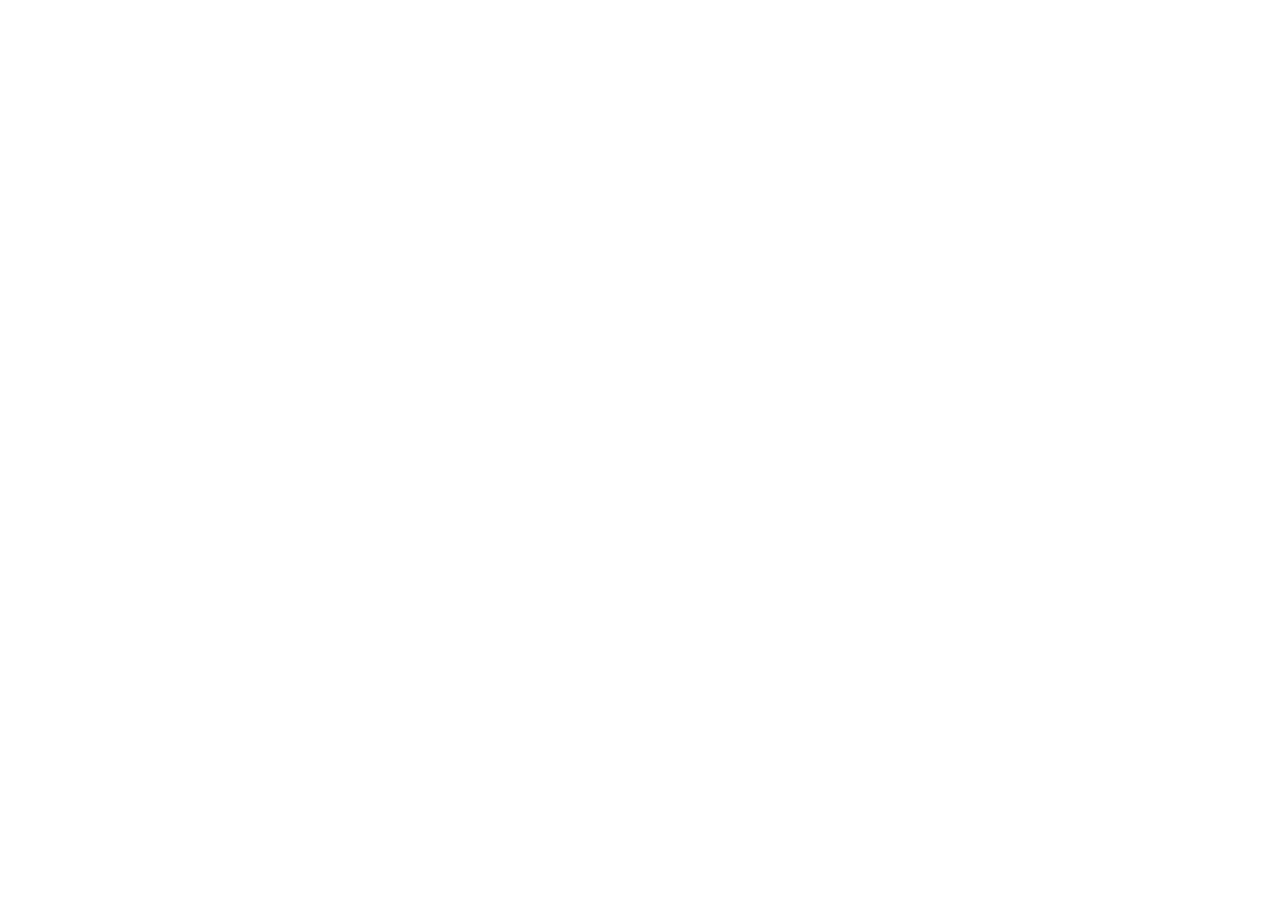
==== commit 5e9f5b66: "feat: implement official Langgard monogram logo with dynamic theme color adaptation" ====
--- a/index.html
+++ b/index.html
@@ -4,17 +4,17 @@
     <meta charset="UTF-8" />
     <meta name="viewport" content="width=device-width, initial-scale=1.0" />
     <title>Langgard</title>
+    <link rel="icon" type="image/png" href="/favicon.png" />
     <link rel="icon" type="image/svg+xml" href="/favicon.svg" />
     <meta name="description" content="Langgard - Portfolio of Ahmad Fauzan Langga: Content Creator, Software Engineer & Cyber Enthusiast certified by BSSN." />
     <meta property="og:title" content="Langgard" />
     <meta property="og:description" content="Langgard - Portfolio of Ahmad Fauzan Langga: Content Creator, Software Engineer & Cyber Enthusiast certified by BSSN." />
     <meta property="og:type" content="website" />
     <meta name="twitter:card" content="summary_large_image" />
-    <script type="module" crossorigin src="/assets/index-CQu4XT7t.js"></script>
-    <link rel="stylesheet" crossorigin href="/assets/index-NfhVR-T5.css">
   </head>
   <body>
     <div id="root"></div>
+    <script type="module" src="/src/main.tsx"></script>
   </body>
 </html>
 
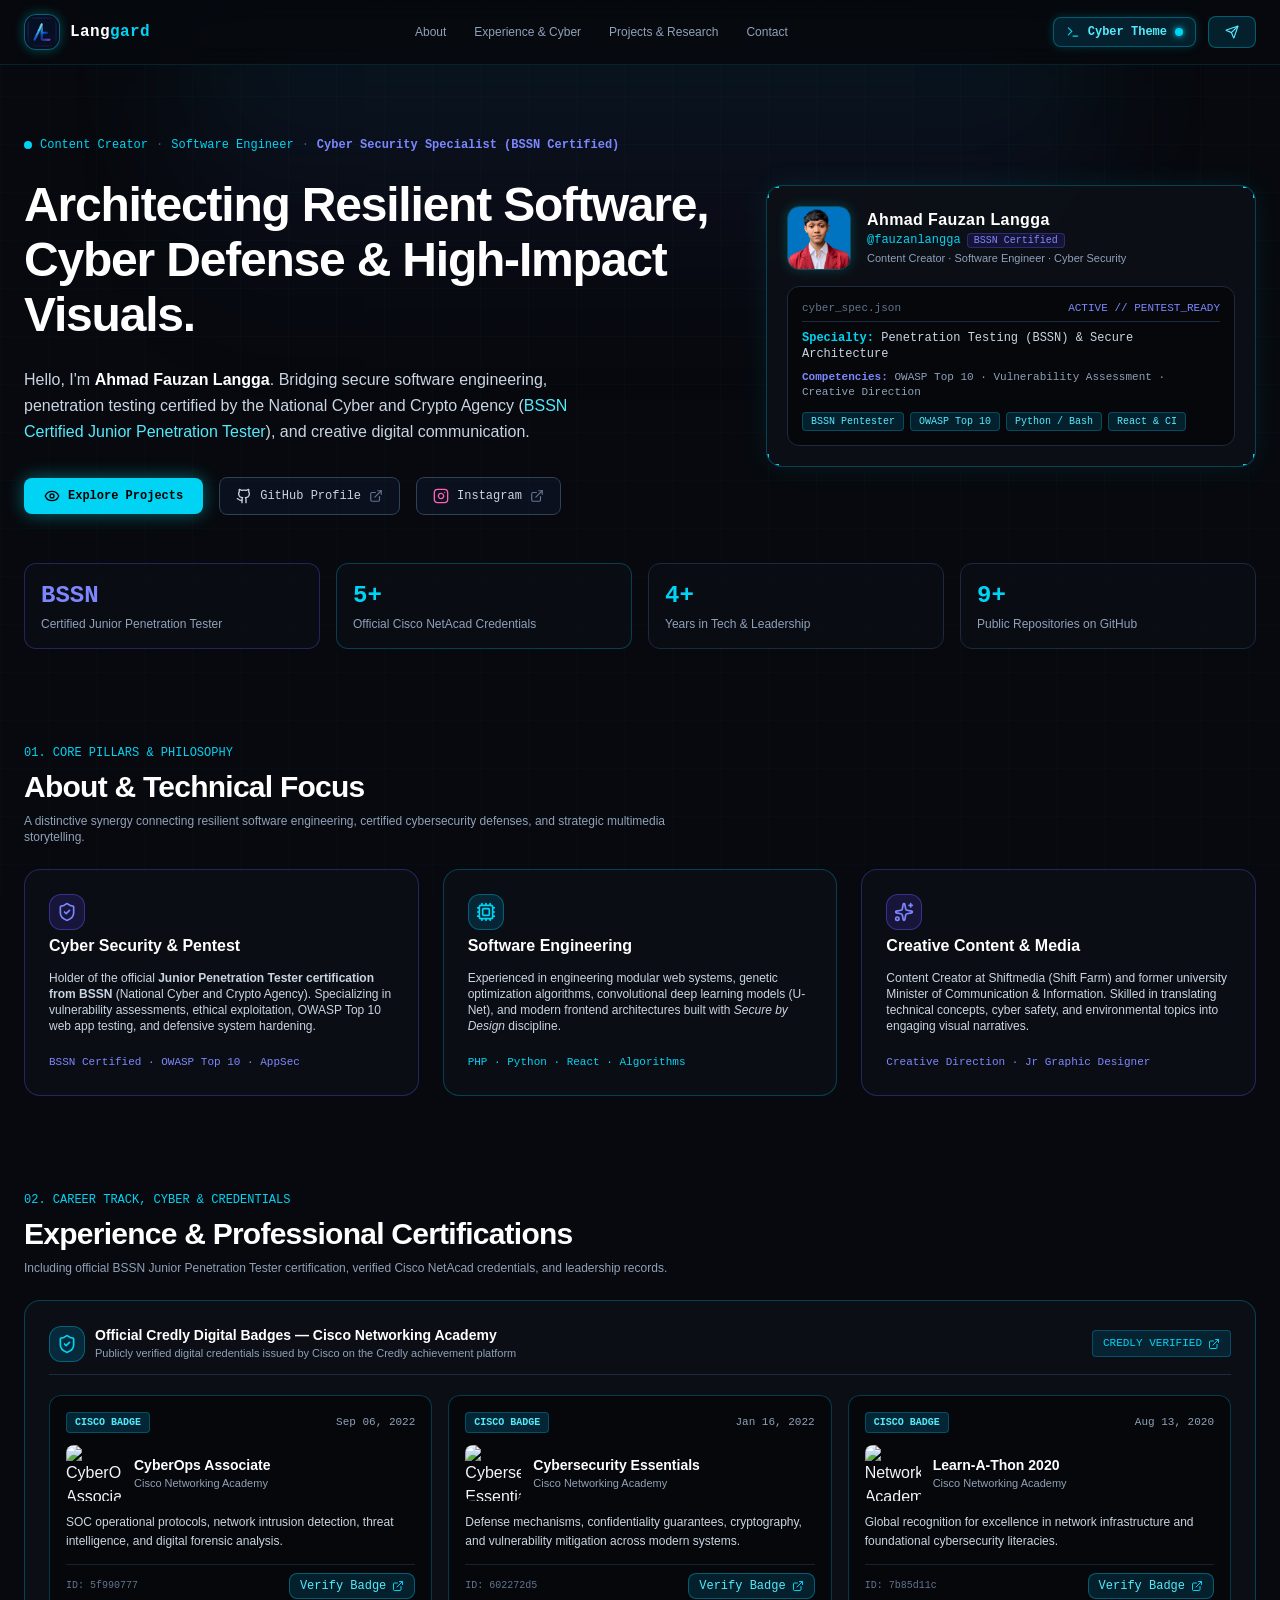
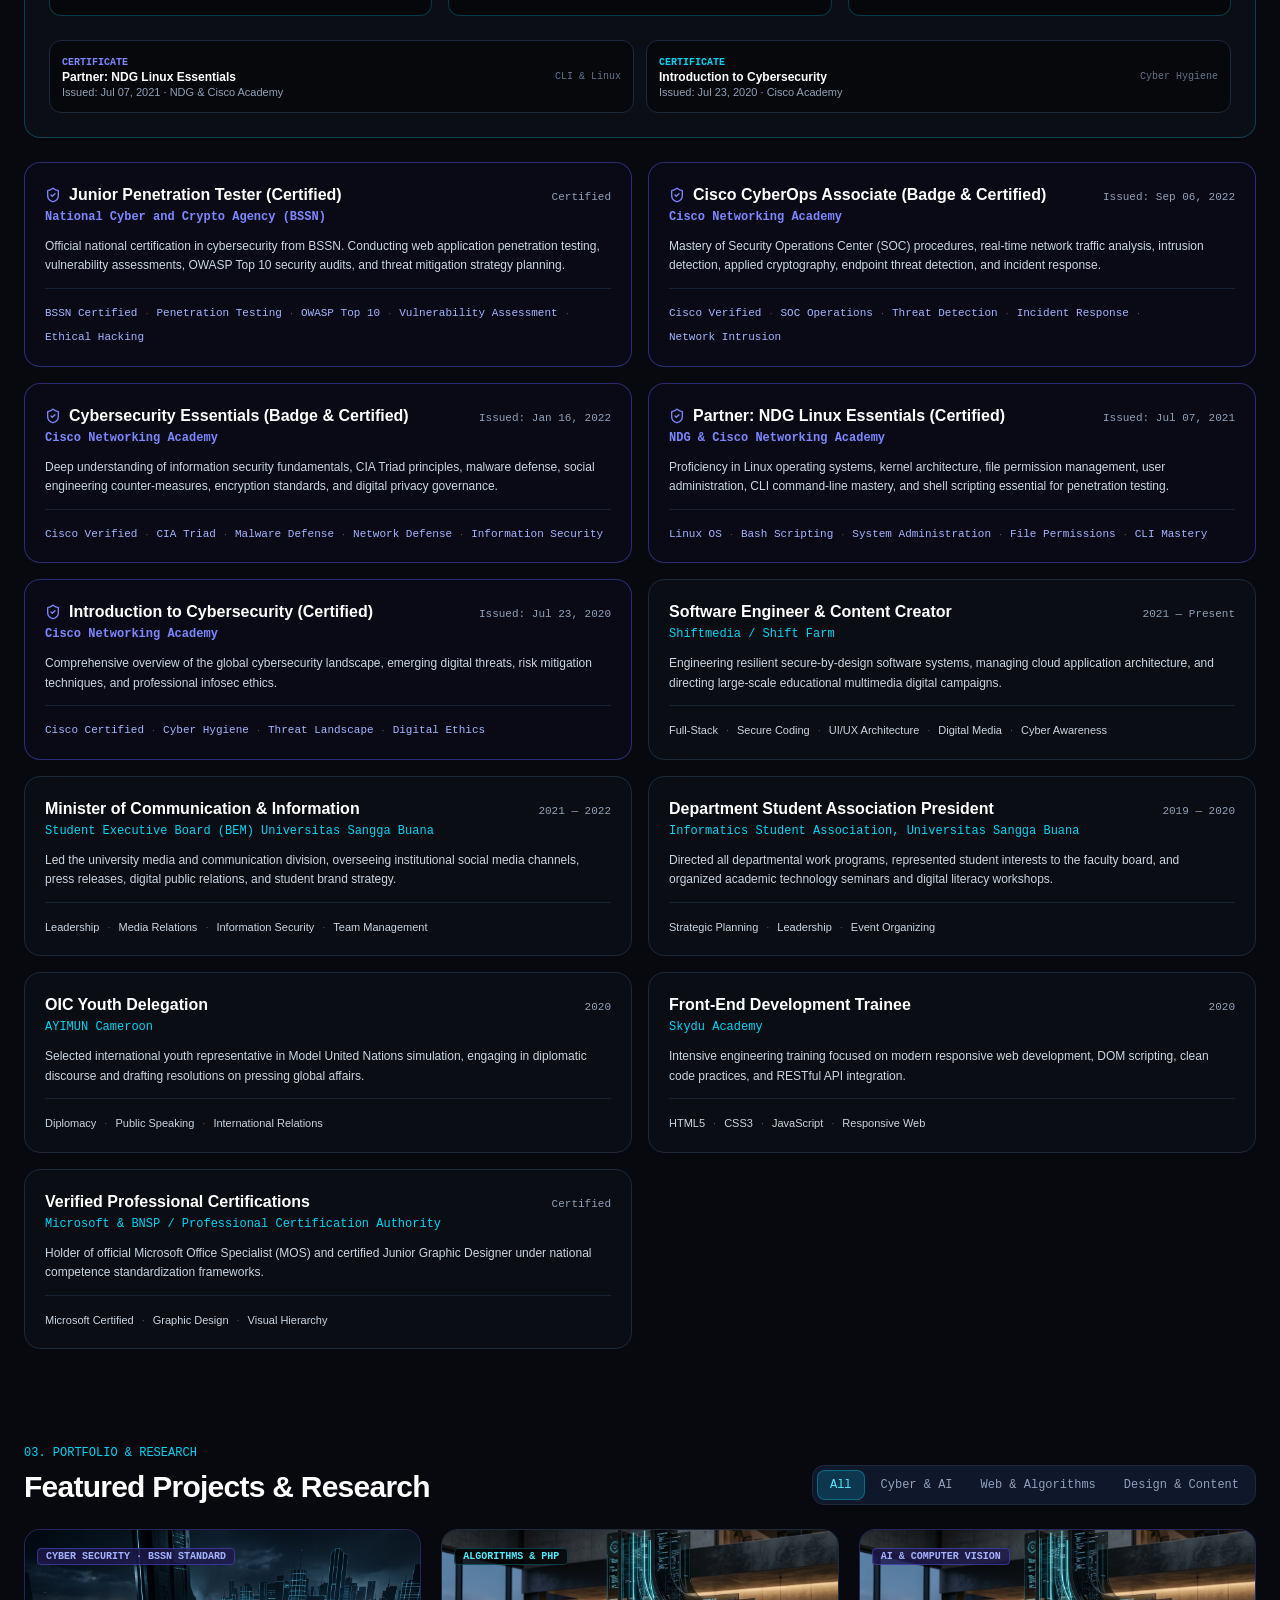
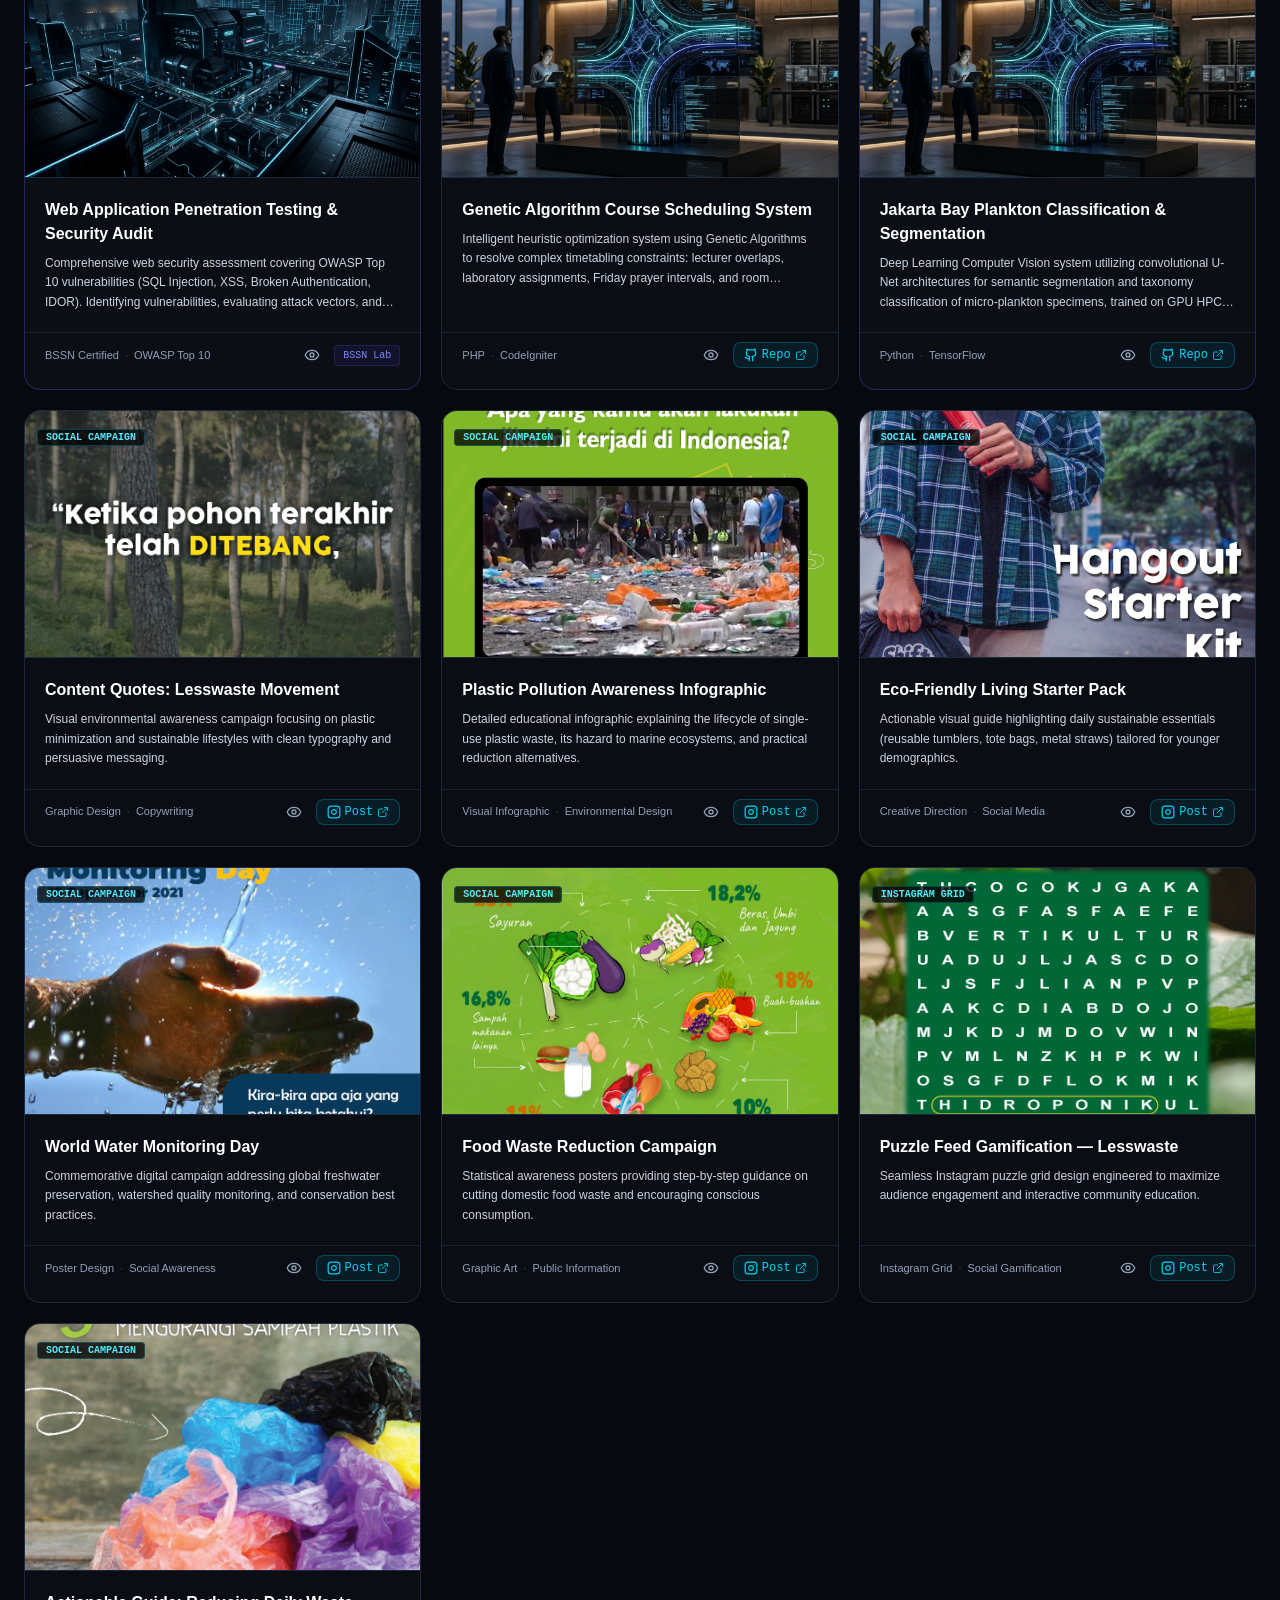
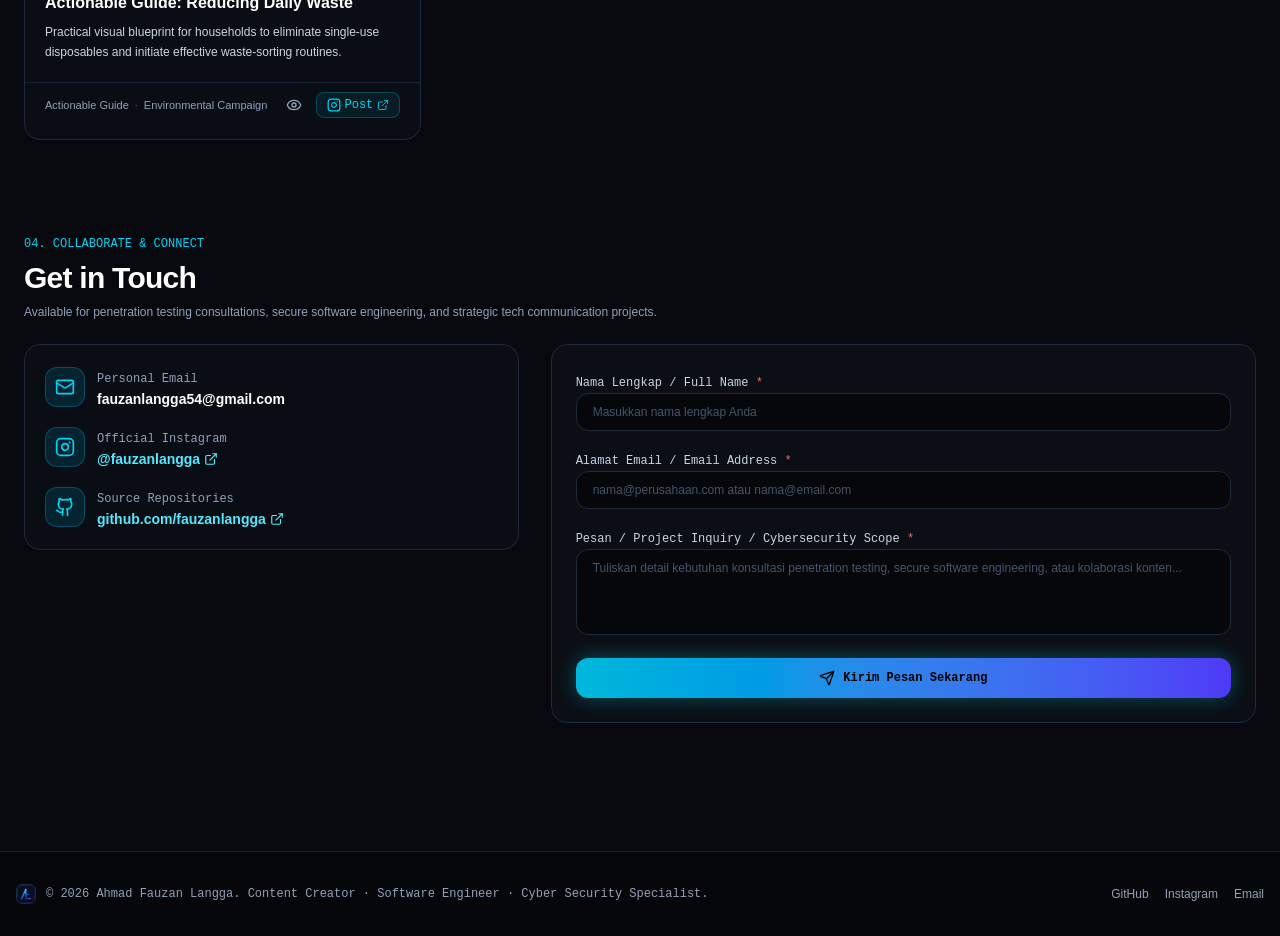
==== commit ce68b8c4: "deploy: update with official Langgard logo" ====
--- a/index.html
+++ b/index.html
@@ -11,10 +11,11 @@
     <meta property="og:description" content="Langgard - Portfolio of Ahmad Fauzan Langga: Content Creator, Software Engineer & Cyber Enthusiast certified by BSSN." />
     <meta property="og:type" content="website" />
     <meta name="twitter:card" content="summary_large_image" />
+    <script type="module" crossorigin src="/assets/index-pXsqiLXs.js"></script>
+    <link rel="stylesheet" crossorigin href="/assets/index-C-6cPJV7.css">
   </head>
   <body>
     <div id="root"></div>
-    <script type="module" src="/src/main.tsx"></script>
   </body>
 </html>
 
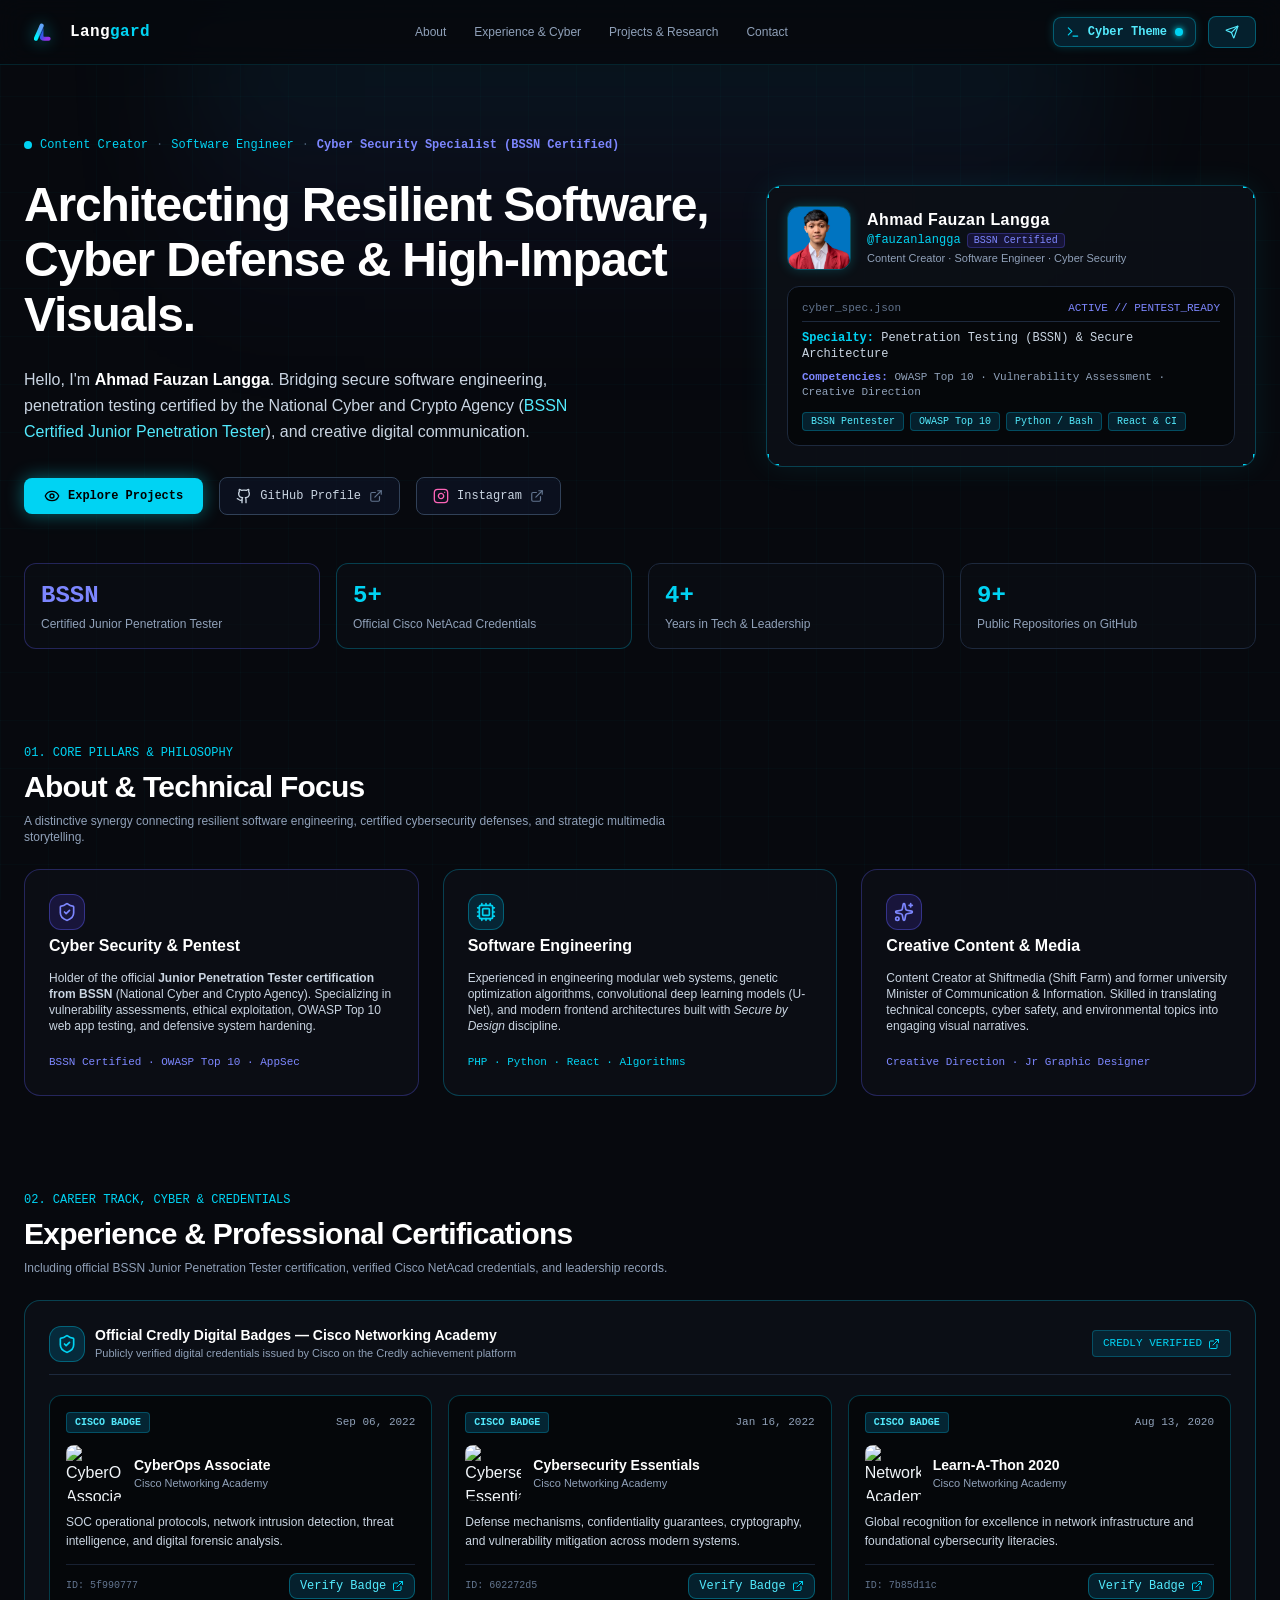
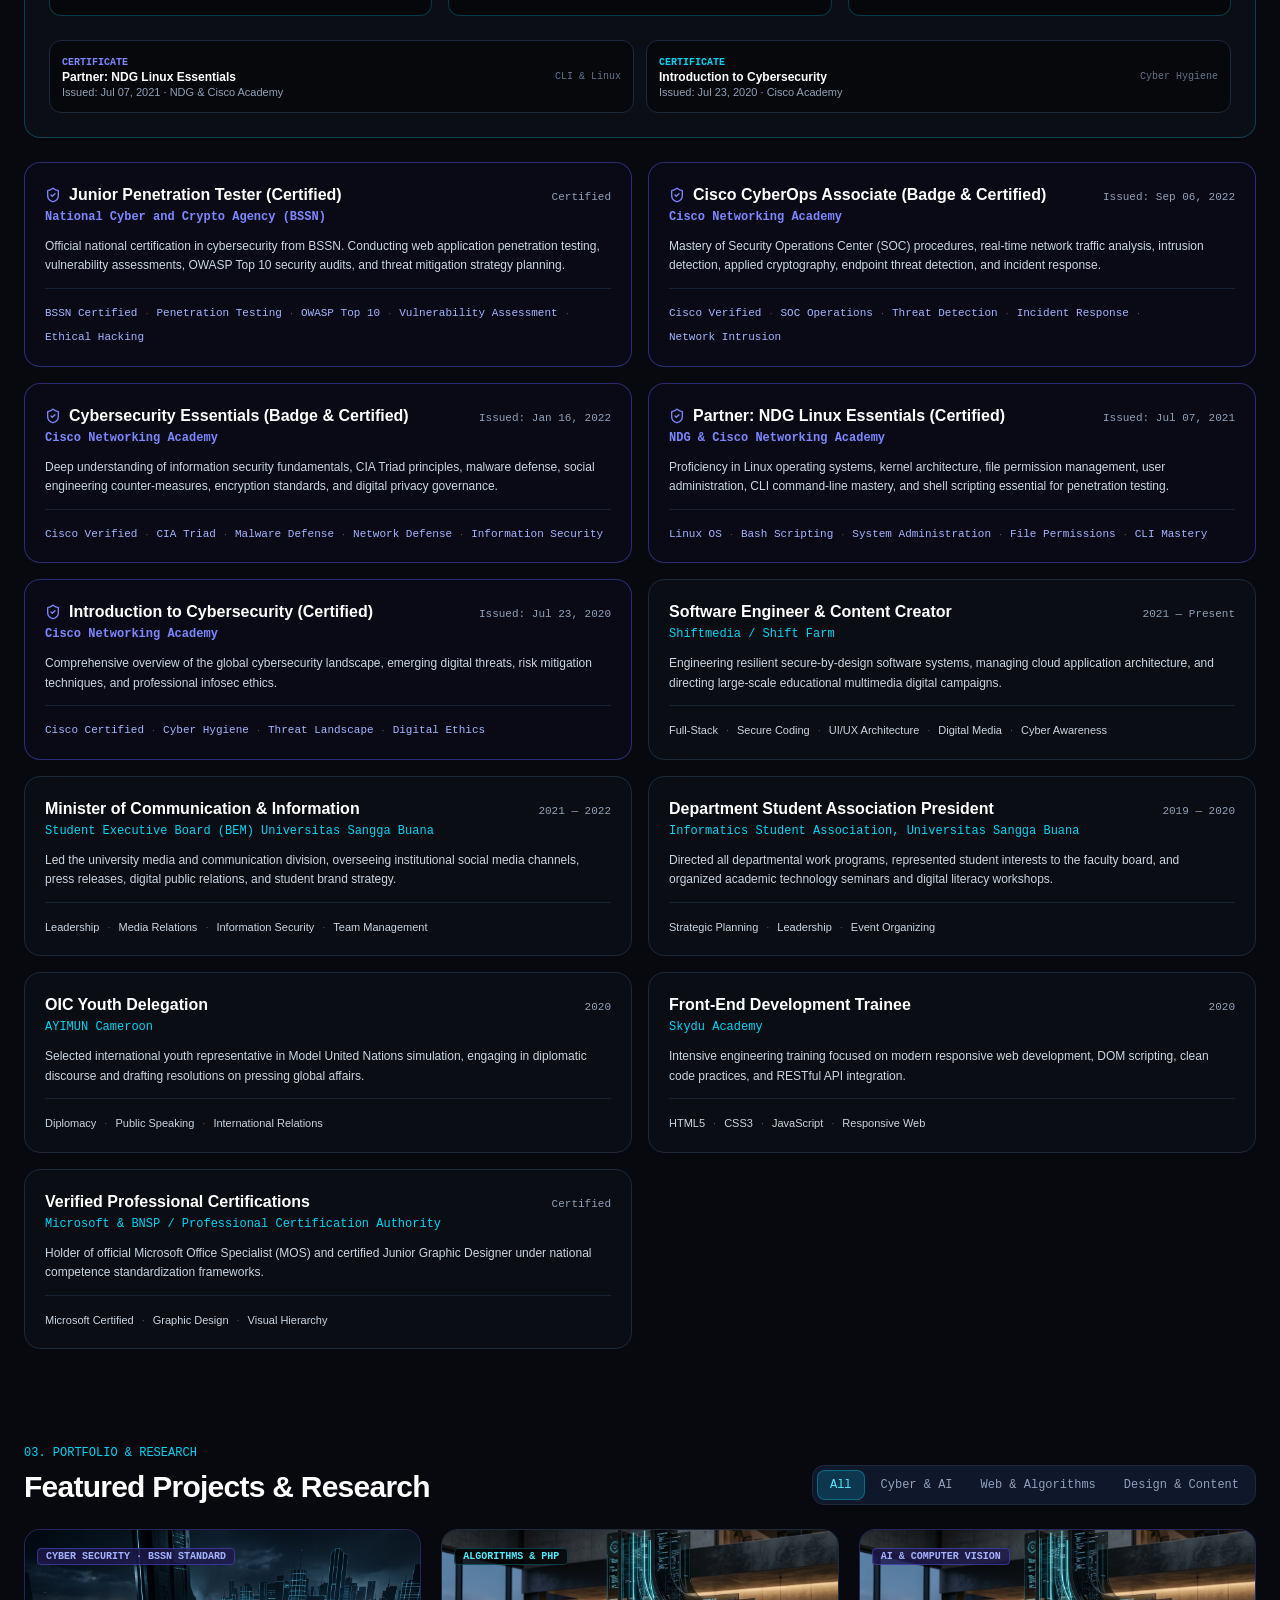
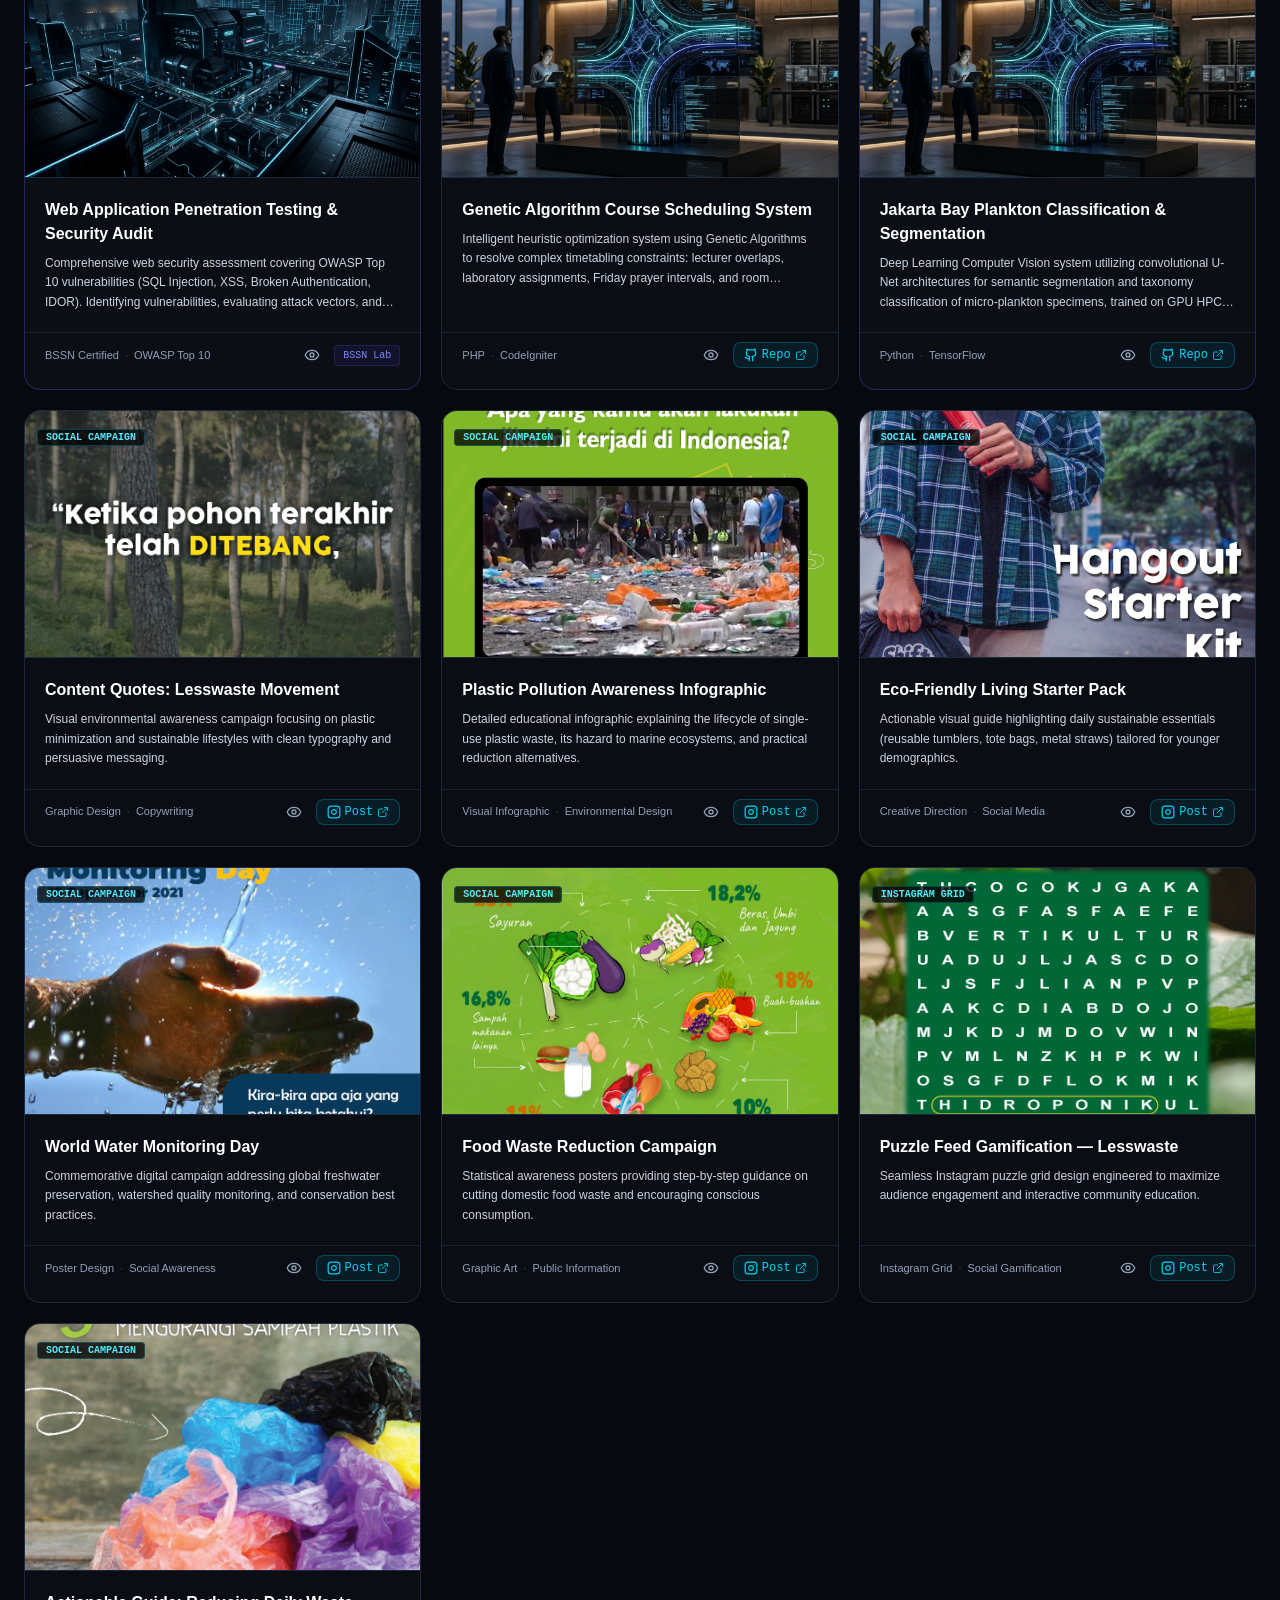
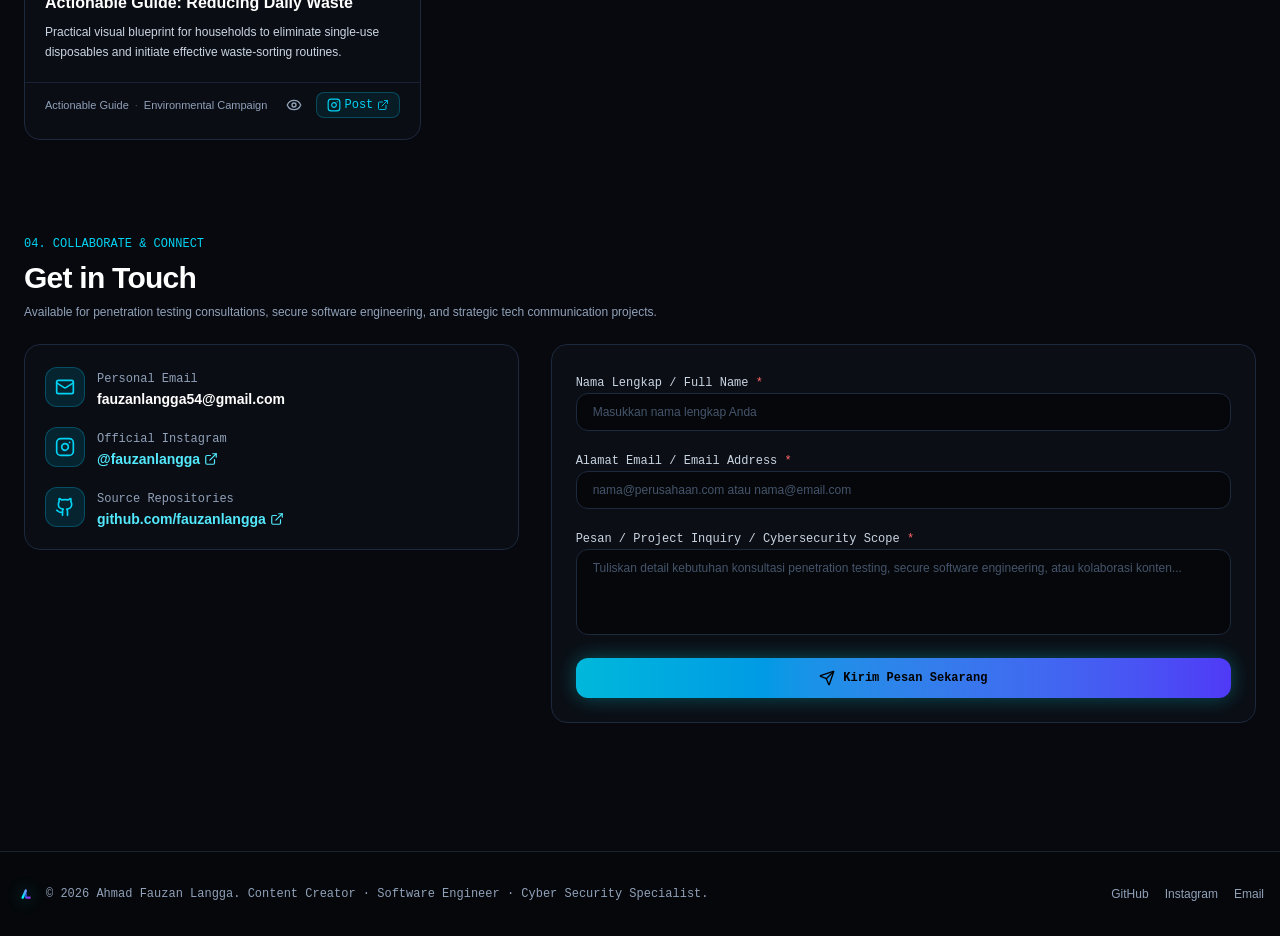
==== commit 37543cdd: "deploy: update Langgard logo emblem without square box" ====
--- a/index.html
+++ b/index.html
@@ -11,8 +11,8 @@
     <meta property="og:description" content="Langgard - Portfolio of Ahmad Fauzan Langga: Content Creator, Software Engineer & Cyber Enthusiast certified by BSSN." />
     <meta property="og:type" content="website" />
     <meta name="twitter:card" content="summary_large_image" />
-    <script type="module" crossorigin src="/assets/index-pXsqiLXs.js"></script>
-    <link rel="stylesheet" crossorigin href="/assets/index-C-6cPJV7.css">
+    <script type="module" crossorigin src="/assets/index-pFapP-As.js"></script>
+    <link rel="stylesheet" crossorigin href="/assets/index-CSGUPXpC.css">
   </head>
   <body>
     <div id="root"></div>
--- a/assets/index-CSGUPXpC.css
+++ b/assets/index-CSGUPXpC.css
@@ -0,0 +1,2 @@
+/*! tailwindcss v4.3.3 | MIT License | https://tailwindcss.com */
+@layer properties{@supports (((-webkit-hyphens:none)) and (not (margin-trim:inline))) or ((-moz-orient:inline) and (not (color:rgb(from red r g b)))){*,:before,:after,::backdrop{--tw-translate-x:0;--tw-translate-y:0;--tw-translate-z:0;--tw-space-y-reverse:0;--tw-border-style:solid;--tw-gradient-position:initial;--tw-gradient-from:#0000;--tw-gradient-via:#0000;--tw-gradient-to:#0000;--tw-gradient-stops:initial;--tw-gradient-via-stops:initial;--tw-gradient-from-position:0%;--tw-gradient-via-position:50%;--tw-gradient-to-position:100%;--tw-leading:initial;--tw-font-weight:initial;--tw-tracking:initial;--tw-ordinal:initial;--tw-slashed-zero:initial;--tw-numeric-figure:initial;--tw-numeric-spacing:initial;--tw-numeric-fraction:initial;--tw-shadow:0 0 #0000;--tw-shadow-color:initial;--tw-shadow-alpha:100%;--tw-inset-shadow:0 0 #0000;--tw-inset-shadow-color:initial;--tw-inset-shadow-alpha:100%;--tw-ring-color:initial;--tw-ring-shadow:0 0 #0000;--tw-inset-ring-color:initial;--tw-inset-ring-shadow:0 0 #0000;--tw-ring-inset:initial;--tw-ring-offset-width:0px;--tw-ring-offset-color:#fff;--tw-ring-offset-shadow:0 0 #0000;--tw-blur:initial;--tw-brightness:initial;--tw-contrast:initial;--tw-grayscale:initial;--tw-hue-rotate:initial;--tw-invert:initial;--tw-opacity:initial;--tw-saturate:initial;--tw-sepia:initial;--tw-drop-shadow:initial;--tw-drop-shadow-color:initial;--tw-drop-shadow-alpha:100%;--tw-drop-shadow-size:initial;--tw-backdrop-blur:initial;--tw-backdrop-brightness:initial;--tw-backdrop-contrast:initial;--tw-backdrop-grayscale:initial;--tw-backdrop-hue-rotate:initial;--tw-backdrop-invert:initial;--tw-backdrop-opacity:initial;--tw-backdrop-saturate:initial;--tw-backdrop-sepia:initial;--tw-duration:initial;--tw-ease:initial;--tw-scale-x:1;--tw-scale-y:1;--tw-scale-z:1}}}@layer theme{:root,:host{--font-sans:-apple-system, BlinkMacSystemFont, "Segoe UI", Roboto, "Helvetica Neue", "Noto Sans", Arial, sans-serif, "Apple Color Emoji", "Segoe UI Emoji", "Segoe UI Symbol", "Noto Color Emoji";--font-mono:ui-monospace, SFMono-Regular, Menlo, Monaco, Consolas, "Liberation Mono", "Courier New", monospace;--color-red-200:oklch(88.5% .062 18.334);--color-red-300:oklch(80.8% .114 19.571);--color-red-400:oklch(70.4% .191 22.216);--color-red-500:oklch(63.7% .237 25.331);--color-red-950:oklch(25.8% .092 26.042);--color-cyan-300:oklch(86.5% .127 207.078);--color-cyan-400:oklch(78.9% .154 211.53);--color-cyan-500:oklch(71.5% .143 215.221);--color-cyan-900:oklch(39.8% .07 227.392);--color-cyan-950:oklch(30.2% .056 229.695);--color-indigo-200:oklch(87% .065 274.039);--color-indigo-300:oklch(78.5% .115 274.713);--color-indigo-400:oklch(67.3% .182 276.935);--color-indigo-500:oklch(58.5% .233 277.117);--color-indigo-600:oklch(51.1% .262 276.966);--color-indigo-950:oklch(25.7% .09 281.288);--color-pink-400:oklch(71.8% .202 349.761);--color-rose-950:oklch(27.1% .105 12.094);--color-slate-100:oklch(96.8% .007 247.896);--color-slate-300:oklch(86.9% .022 252.894);--color-slate-400:oklch(70.4% .04 256.788);--color-slate-500:oklch(55.4% .046 257.417);--color-slate-600:oklch(44.6% .043 257.281);--color-slate-700:oklch(37.2% .044 257.287);--color-slate-800:oklch(27.9% .041 260.031);--color-slate-900:oklch(20.8% .042 265.755);--color-slate-950:oklch(12.9% .042 264.695);--color-black:#000;--color-white:#fff;--spacing:.25rem;--container-xl:36rem;--container-2xl:42rem;--container-7xl:80rem;--text-xs:.75rem;--text-xs--line-height:calc(1 / .75);--text-sm:.875rem;--text-sm--line-height:calc(1.25 / .875);--text-base:1rem;--text-base--line-height:calc(1.5 / 1);--text-lg:1.125rem;--text-lg--line-height:calc(1.75 / 1.125);--text-2xl:1.5rem;--text-2xl--line-height:calc(2 / 1.5);--text-3xl:1.875rem;--text-3xl--line-height:calc(2.25 / 1.875);--text-4xl:2.25rem;--text-4xl--line-height:calc(2.5 / 2.25);--text-5xl:3rem;--text-5xl--line-height:1;--font-weight-medium:500;--font-weight-semibold:600;--font-weight-bold:700;--font-weight-extrabold:800;--tracking-tight:-.025em;--tracking-wide:.025em;--leading-relaxed:1.625;--radius-lg:.5rem;--radius-xl:.75rem;--radius-2xl:1rem;--ease-out:cubic-bezier(0, 0, .2, 1);--animate-spin:spin 1s linear infinite;--animate-pulse:pulse 2s cubic-bezier(.4, 0, .6, 1) infinite;--blur-sm:8px;--blur-md:12px;--blur-3xl:64px;--aspect-video:16 / 9;--default-transition-duration:.15s;--default-transition-timing-function:cubic-bezier(.4, 0, .2, 1);--default-font-family:var(--font-sans);--default-mono-font-family:var(--font-mono)}}@layer base{*,:after,:before,::backdrop{box-sizing:border-box;border:0 solid;margin:0;padding:0}::file-selector-button{box-sizing:border-box;border:0 solid;margin:0;padding:0}html,:host{-webkit-text-size-adjust:100%;tab-size:4;line-height:1.5;font-family:var(--default-font-family,-apple-system, BlinkMacSystemFont, "Segoe UI", Roboto, "Helvetica Neue", "Noto Sans", Arial, sans-serif, "Apple Color Emoji", "Segoe UI Emoji", "Segoe UI Symbol", "Noto Color Emoji");font-feature-settings:var(--default-font-feature-settings,normal);font-variation-settings:var(--default-font-variation-settings,normal);-webkit-tap-highlight-color:transparent}hr{height:0;color:inherit;border-top-width:1px}abbr:where([title]){-webkit-text-decoration:underline dotted;text-decoration:underline dotted}h1,h2,h3,h4,h5,h6{font-size:inherit;font-weight:inherit}a{color:inherit;-webkit-text-decoration:inherit;-webkit-text-decoration:inherit;-webkit-text-decoration:inherit;-webkit-text-decoration:inherit;text-decoration:inherit}b,strong{font-weight:bolder}code,kbd,samp,pre{font-family:var(--default-mono-font-family,ui-monospace, SFMono-Regular, Menlo, Monaco, Consolas, "Liberation Mono", "Courier New", monospace);font-feature-settings:var(--default-mono-font-feature-settings,normal);font-variation-settings:var(--default-mono-font-variation-settings,normal);font-size:1em}small{font-size:80%}sub,sup{vertical-align:baseline;font-size:75%;line-height:0;position:relative}sub{bottom:-.25em}sup{top:-.5em}table{text-indent:0;border-color:inherit;border-collapse:collapse}:-moz-focusring:where(:not(iframe)){outline:auto}progress{vertical-align:baseline}summary{display:list-item}ol,ul,menu{list-style:none}img,svg,video,canvas,audio,iframe,embed,object{vertical-align:middle;display:block}img,video{max-width:100%;height:auto}button,input,select,optgroup,textarea{font:inherit;font-feature-settings:inherit;font-variation-settings:inherit;letter-spacing:inherit;color:inherit;opacity:1;background-color:#0000;border-radius:0}::file-selector-button{font:inherit;font-feature-settings:inherit;font-variation-settings:inherit;letter-spacing:inherit;color:inherit;opacity:1;background-color:#0000;border-radius:0}:where(select:is([multiple],[size])) optgroup{font-weight:bolder}:where(select:is([multiple],[size])) optgroup option{padding-inline-start:20px}::file-selector-button{margin-inline-end:4px}::placeholder{opacity:1}@supports (not ((-webkit-appearance:-apple-pay-button))) or (contain-intrinsic-size:1px){::placeholder{color:currentColor}@supports (color:color-mix(in lab, red, red)){::placeholder{color:color-mix(in oklab, currentcolor 50%, transparent)}}}textarea{resize:vertical}::-webkit-search-decoration{-webkit-appearance:none}::-webkit-date-and-time-value{min-height:1lh;text-align:inherit}::-webkit-datetime-edit{display:inline-flex}::-webkit-datetime-edit-fields-wrapper{padding:0}::-webkit-datetime-edit{padding-block:0}::-webkit-datetime-edit-year-field{padding-block:0}::-webkit-datetime-edit-month-field{padding-block:0}::-webkit-datetime-edit-day-field{padding-block:0}::-webkit-datetime-edit-hour-field{padding-block:0}::-webkit-datetime-edit-minute-field{padding-block:0}::-webkit-datetime-edit-second-field{padding-block:0}::-webkit-datetime-edit-millisecond-field{padding-block:0}::-webkit-datetime-edit-meridiem-field{padding-block:0}::-webkit-calendar-picker-indicator{line-height:1}:-moz-ui-invalid{box-shadow:none}button,input:where([type=button],[type=reset],[type=submit]){appearance:button}::file-selector-button{appearance:button}::-webkit-inner-spin-button{height:auto}::-webkit-outer-spin-button{height:auto}[hidden]:where(:not([hidden=until-found])){display:none!important}}@layer components;@layer utilities{.pointer-events-none{pointer-events:none}.absolute{position:absolute}.fixed{position:fixed}.relative{position:relative}.sticky{position:sticky}.inset-0{inset:0}.inset-x-0{inset-inline:0}.top-0{top:0}.top-3{top:calc(var(--spacing) * 3)}.right-0{right:0}.bottom-0{bottom:0}.left-0{left:0}.left-1\/2{left:50%}.left-3{left:calc(var(--spacing) * 3)}.z-0{z-index:0}.z-10{z-index:10}.z-40{z-index:40}.z-50{z-index:50}.container{width:100%}@media (width>=40rem){.container{max-width:40rem}}@media (width>=48rem){.container{max-width:48rem}}@media (width>=64rem){.container{max-width:64rem}}@media (width>=80rem){.container{max-width:80rem}}@media (width>=96rem){.container{max-width:96rem}}.mx-auto{margin-inline:auto}.mt-0\.5{margin-top:calc(var(--spacing) * .5)}.mt-1{margin-top:var(--spacing)}.mt-3{margin-top:calc(var(--spacing) * 3)}.mt-12{margin-top:calc(var(--spacing) * 12)}.mt-24{margin-top:calc(var(--spacing) * 24)}.mb-1{margin-bottom:var(--spacing)}.line-clamp-3{-webkit-line-clamp:3;-webkit-box-orient:vertical;display:-webkit-box;overflow:hidden}.flex{display:flex}.grid{display:grid}.hidden{display:none}.inline-flex{display:inline-flex}.aspect-\[16\/10\]{aspect-ratio:16/10}.aspect-video{aspect-ratio:var(--aspect-video)}.h-2{height:calc(var(--spacing) * 2)}.h-3{height:calc(var(--spacing) * 3)}.h-3\.5{height:calc(var(--spacing) * 3.5)}.h-4{height:calc(var(--spacing) * 4)}.h-5{height:calc(var(--spacing) * 5)}.h-8{height:calc(var(--spacing) * 8)}.h-9{height:calc(var(--spacing) * 9)}.h-10{height:calc(var(--spacing) * 10)}.h-14{height:calc(var(--spacing) * 14)}.h-16{height:calc(var(--spacing) * 16)}.h-\[2px\]{height:2px}.h-\[350px\]{height:350px}.h-full{height:100%}.min-h-screen{min-height:100vh}.w-2{width:calc(var(--spacing) * 2)}.w-3{width:calc(var(--spacing) * 3)}.w-3\.5{width:calc(var(--spacing) * 3.5)}.w-4{width:calc(var(--spacing) * 4)}.w-5{width:calc(var(--spacing) * 5)}.w-8{width:calc(var(--spacing) * 8)}.w-9{width:calc(var(--spacing) * 9)}.w-10{width:calc(var(--spacing) * 10)}.w-14{width:calc(var(--spacing) * 14)}.w-16{width:calc(var(--spacing) * 16)}.w-\[900px\]{width:900px}.w-full{width:100%}.max-w-2xl{max-width:var(--container-2xl)}.max-w-7xl{max-width:var(--container-7xl)}.max-w-xl{max-width:var(--container-xl)}.shrink-0{flex-shrink:0}.-translate-x-1\/2{--tw-translate-x:calc(calc(1 / 2 * 100%) * -1);translate:var(--tw-translate-x) var(--tw-translate-y)}.animate-pulse{animation:var(--animate-pulse)}.animate-spin{animation:var(--animate-spin)}.cursor-pointer{cursor:pointer}.resize-none{resize:none}.scroll-mt-24{scroll-margin-top:calc(var(--spacing) * 24)}.scroll-mt-28{scroll-margin-top:calc(var(--spacing) * 28)}.grid-cols-1{grid-template-columns:repeat(1,minmax(0,1fr))}.grid-cols-2{grid-template-columns:repeat(2,minmax(0,1fr))}.flex-col{flex-direction:column}.flex-wrap{flex-wrap:wrap}.items-center{align-items:center}.items-start{align-items:flex-start}.items-stretch{align-items:stretch}.justify-between{justify-content:space-between}.justify-center{justify-content:center}.justify-end{justify-content:flex-end}.gap-1{gap:var(--spacing)}.gap-1\.5{gap:calc(var(--spacing) * 1.5)}.gap-2{gap:calc(var(--spacing) * 2)}.gap-2\.5{gap:calc(var(--spacing) * 2.5)}.gap-3{gap:calc(var(--spacing) * 3)}.gap-4{gap:calc(var(--spacing) * 4)}.gap-5{gap:calc(var(--spacing) * 5)}.gap-6{gap:calc(var(--spacing) * 6)}.gap-7{gap:calc(var(--spacing) * 7)}.gap-8{gap:calc(var(--spacing) * 8)}.gap-10{gap:calc(var(--spacing) * 10)}:where(.space-y-1>:not(:last-child)){--tw-space-y-reverse:0;margin-block-start:calc(var(--spacing) * var(--tw-space-y-reverse));margin-block-end:calc(var(--spacing) * calc(1 - var(--tw-space-y-reverse)))}:where(.space-y-1\.5>:not(:last-child)){--tw-space-y-reverse:0;margin-block-start:calc(calc(var(--spacing) * 1.5) * var(--tw-space-y-reverse));margin-block-end:calc(calc(var(--spacing) * 1.5) * calc(1 - var(--tw-space-y-reverse)))}:where(.space-y-2>:not(:last-child)){--tw-space-y-reverse:0;margin-block-start:calc(calc(var(--spacing) * 2) * var(--tw-space-y-reverse));margin-block-end:calc(calc(var(--spacing) * 2) * calc(1 - var(--tw-space-y-reverse)))}:where(.space-y-3>:not(:last-child)){--tw-space-y-reverse:0;margin-block-start:calc(calc(var(--spacing) * 3) * var(--tw-space-y-reverse));margin-block-end:calc(calc(var(--spacing) * 3) * calc(1 - var(--tw-space-y-reverse)))}:where(.space-y-4>:not(:last-child)){--tw-space-y-reverse:0;margin-block-start:calc(calc(var(--spacing) * 4) * var(--tw-space-y-reverse));margin-block-end:calc(calc(var(--spacing) * 4) * calc(1 - var(--tw-space-y-reverse)))}:where(.space-y-5>:not(:last-child)){--tw-space-y-reverse:0;margin-block-start:calc(calc(var(--spacing) * 5) * var(--tw-space-y-reverse));margin-block-end:calc(calc(var(--spacing) * 5) * calc(1 - var(--tw-space-y-reverse)))}:where(.space-y-6>:not(:last-child)){--tw-space-y-reverse:0;margin-block-start:calc(calc(var(--spacing) * 6) * var(--tw-space-y-reverse));margin-block-end:calc(calc(var(--spacing) * 6) * calc(1 - var(--tw-space-y-reverse)))}:where(.space-y-24>:not(:last-child)){--tw-space-y-reverse:0;margin-block-start:calc(calc(var(--spacing) * 24) * var(--tw-space-y-reverse));margin-block-end:calc(calc(var(--spacing) * 24) * calc(1 - var(--tw-space-y-reverse)))}.self-start{align-self:flex-start}.overflow-hidden{overflow:hidden}.overflow-x-hidden{overflow-x:hidden}.rounded{border-radius:.25rem}.rounded-2xl{border-radius:var(--radius-2xl)}.rounded-full{border-radius:2147483647px}.rounded-lg{border-radius:var(--radius-lg)}.rounded-xl{border-radius:var(--radius-xl)}.border{border-style:var(--tw-border-style);border-width:1px}.border-t{border-top-style:var(--tw-border-style);border-top-width:1px}.border-t-2{border-top-style:var(--tw-border-style);border-top-width:2px}.border-r-2{border-right-style:var(--tw-border-style);border-right-width:2px}.border-b{border-bottom-style:var(--tw-border-style);border-bottom-width:1px}.border-b-2{border-bottom-style:var(--tw-border-style);border-bottom-width:2px}.border-l-2{border-left-style:var(--tw-border-style);border-left-width:2px}.border-\[\#ff7597\]{border-color:#ff7597}.border-\[\#ff7597\]\/30{border-color:oklab(73.4596% .169092 .0201896/.3)}.border-\[\#ff7597\]\/40{border-color:oklab(73.4596% .169092 .0201896/.4)}.border-\[\#ff7597\]\/50{border-color:oklab(73.4596% .169092 .0201896/.5)}.border-cyan-400{border-color:var(--color-cyan-400)}.border-cyan-500\/15{border-color:#00b7d726}@supports (color:color-mix(in lab, red, red)){.border-cyan-500\/15{border-color:color-mix(in oklab, var(--color-cyan-500) 15%, transparent)}}.border-cyan-500\/30{border-color:#00b7d74d}@supports (color:color-mix(in lab, red, red)){.border-cyan-500\/30{border-color:color-mix(in oklab, var(--color-cyan-500) 30%, transparent)}}.border-cyan-500\/40{border-color:#00b7d766}@supports (color:color-mix(in lab, red, red)){.border-cyan-500\/40{border-color:color-mix(in oklab, var(--color-cyan-500) 40%, transparent)}}.border-indigo-500\/20{border-color:#625fff33}@supports (color:color-mix(in lab, red, red)){.border-indigo-500\/20{border-color:color-mix(in oklab, var(--color-indigo-500) 20%, transparent)}}.border-indigo-500\/30{border-color:#625fff4d}@supports (color:color-mix(in lab, red, red)){.border-indigo-500\/30{border-color:color-mix(in oklab, var(--color-indigo-500) 30%, transparent)}}.border-indigo-500\/40{border-color:#625fff66}@supports (color:color-mix(in lab, red, red)){.border-indigo-500\/40{border-color:color-mix(in oklab, var(--color-indigo-500) 40%, transparent)}}.border-indigo-500\/50{border-color:#625fff80}@supports (color:color-mix(in lab, red, red)){.border-indigo-500\/50{border-color:color-mix(in oklab, var(--color-indigo-500) 50%, transparent)}}.border-red-500\/50{border-color:#fb2c3680}@supports (color:color-mix(in lab, red, red)){.border-red-500\/50{border-color:color-mix(in oklab, var(--color-red-500) 50%, transparent)}}.border-slate-700{border-color:var(--color-slate-700)}.border-slate-800{border-color:var(--color-slate-800)}.border-slate-800\/80{border-color:#1d293dcc}@supports (color:color-mix(in lab, red, red)){.border-slate-800\/80{border-color:color-mix(in oklab, var(--color-slate-800) 80%, transparent)}}.bg-\[\#0c0e15\]{background-color:#0c0e15}.bg-\[\#0d1017\]\/60{background-color:oklab(17.3277% -.000890814 -.0153749/.6)}.bg-\[\#0d1017\]\/70{background-color:oklab(17.3277% -.000890814 -.0153749/.7)}.bg-\[\#0d1017\]\/80{background-color:oklab(17.3277% -.000890814 -.0153749/.8)}.bg-\[\#0d1017\]\/90{background-color:oklab(17.3277% -.000890814 -.0153749/.9)}.bg-\[\#2b0014\]\/90{background-color:oklab(18.8219% .0767813 -.00438288/.9)}.bg-\[\#05070a\]{background-color:#05070a}.bg-\[\#05070a\]\/80{background-color:oklab(12.713% -.00248406 -.00847013/.8)}.bg-\[\#07090e\]{background-color:#07090e}.bg-\[\#07090e\]\/85{background-color:oklab(13.9793% -.000868864 -.0117131/.85)}.bg-\[\#ff7597\]{background-color:#ff7597}.bg-\[\#ff7597\]\/20{background-color:oklab(73.4596% .169092 .0201896/.2)}.bg-black{background-color:var(--color-black)}.bg-black\/75{background-color:#000000bf}@supports (color:color-mix(in lab, red, red)){.bg-black\/75{background-color:color-mix(in oklab, var(--color-black) 75%, transparent)}}.bg-black\/85{background-color:#000000d9}@supports (color:color-mix(in lab, red, red)){.bg-black\/85{background-color:color-mix(in oklab, var(--color-black) 85%, transparent)}}.bg-black\/90{background-color:#000000e6}@supports (color:color-mix(in lab, red, red)){.bg-black\/90{background-color:color-mix(in oklab, var(--color-black) 90%, transparent)}}.bg-cyan-400{background-color:var(--color-cyan-400)}.bg-cyan-500\/20{background-color:#00b7d733}@supports (color:color-mix(in lab, red, red)){.bg-cyan-500\/20{background-color:color-mix(in oklab, var(--color-cyan-500) 20%, transparent)}}.bg-cyan-950{background-color:var(--color-cyan-950)}.bg-cyan-950\/40{background-color:#05334566}@supports (color:color-mix(in lab, red, red)){.bg-cyan-950\/40{background-color:color-mix(in oklab, var(--color-cyan-950) 40%, transparent)}}.bg-cyan-950\/60{background-color:#05334599}@supports (color:color-mix(in lab, red, red)){.bg-cyan-950\/60{background-color:color-mix(in oklab, var(--color-cyan-950) 60%, transparent)}}.bg-cyan-950\/70{background-color:#053345b3}@supports (color:color-mix(in lab, red, red)){.bg-cyan-950\/70{background-color:color-mix(in oklab, var(--color-cyan-950) 70%, transparent)}}.bg-cyan-950\/80{background-color:#053345cc}@supports (color:color-mix(in lab, red, red)){.bg-cyan-950\/80{background-color:color-mix(in oklab, var(--color-cyan-950) 80%, transparent)}}.bg-indigo-500\/20{background-color:#625fff33}@supports (color:color-mix(in lab, red, red)){.bg-indigo-500\/20{background-color:color-mix(in oklab, var(--color-indigo-500) 20%, transparent)}}.bg-indigo-950\/15{background-color:#1e1a4d26}@supports (color:color-mix(in lab, red, red)){.bg-indigo-950\/15{background-color:color-mix(in oklab, var(--color-indigo-950) 15%, transparent)}}.bg-indigo-950\/40{background-color:#1e1a4d66}@supports (color:color-mix(in lab, red, red)){.bg-indigo-950\/40{background-color:color-mix(in oklab, var(--color-indigo-950) 40%, transparent)}}.bg-indigo-950\/60{background-color:#1e1a4d99}@supports (color:color-mix(in lab, red, red)){.bg-indigo-950\/60{background-color:color-mix(in oklab, var(--color-indigo-950) 60%, transparent)}}.bg-indigo-950\/70{background-color:#1e1a4db3}@supports (color:color-mix(in lab, red, red)){.bg-indigo-950\/70{background-color:color-mix(in oklab, var(--color-indigo-950) 70%, transparent)}}.bg-indigo-950\/80{background-color:#1e1a4dcc}@supports (color:color-mix(in lab, red, red)){.bg-indigo-950\/80{background-color:color-mix(in oklab, var(--color-indigo-950) 80%, transparent)}}.bg-red-950\/70{background-color:#460809b3}@supports (color:color-mix(in lab, red, red)){.bg-red-950\/70{background-color:color-mix(in oklab, var(--color-red-950) 70%, transparent)}}.bg-slate-900{background-color:var(--color-slate-900)}.bg-slate-900\/60{background-color:#0f172b99}@supports (color:color-mix(in lab, red, red)){.bg-slate-900\/60{background-color:color-mix(in oklab, var(--color-slate-900) 60%, transparent)}}.bg-slate-950{background-color:var(--color-slate-950)}.bg-gradient-to-b{--tw-gradient-position:to bottom in oklab;background-image:linear-gradient(var(--tw-gradient-stops))}.bg-gradient-to-r{--tw-gradient-position:to right in oklab;background-image:linear-gradient(var(--tw-gradient-stops))}.from-\[\#ff7597\]\/15{--tw-gradient-from:oklab(73.4596% .169092 .0201896/.15);--tw-gradient-stops:var(--tw-gradient-via-stops,var(--tw-gradient-position), var(--tw-gradient-from) var(--tw-gradient-from-position), var(--tw-gradient-to) var(--tw-gradient-to-position))}.from-cyan-500{--tw-gradient-from:var(--color-cyan-500);--tw-gradient-stops:var(--tw-gradient-via-stops,var(--tw-gradient-position), var(--tw-gradient-from) var(--tw-gradient-from-position), var(--tw-gradient-to) var(--tw-gradient-to-position))}.from-cyan-500\/10{--tw-gradient-from:#00b7d71a}@supports (color:color-mix(in lab, red, red)){.from-cyan-500\/10{--tw-gradient-from:color-mix(in oklab, var(--color-cyan-500) 10%, transparent)}}.from-cyan-500\/10{--tw-gradient-stops:var(--tw-gradient-via-stops,var(--tw-gradient-position), var(--tw-gradient-from) var(--tw-gradient-from-position), var(--tw-gradient-to) var(--tw-gradient-to-position))}.from-transparent{--tw-gradient-from:transparent;--tw-gradient-stops:var(--tw-gradient-via-stops,var(--tw-gradient-position), var(--tw-gradient-from) var(--tw-gradient-from-position), var(--tw-gradient-to) var(--tw-gradient-to-position))}.via-cyan-400{--tw-gradient-via:var(--color-cyan-400);--tw-gradient-via-stops:var(--tw-gradient-position), var(--tw-gradient-from) var(--tw-gradient-from-position), var(--tw-gradient-via) var(--tw-gradient-via-position), var(--tw-gradient-to) var(--tw-gradient-to-position);--tw-gradient-stops:var(--tw-gradient-via-stops)}.via-indigo-400{--tw-gradient-via:var(--color-indigo-400);--tw-gradient-via-stops:var(--tw-gradient-position), var(--tw-gradient-from) var(--tw-gradient-from-position), var(--tw-gradient-via) var(--tw-gradient-via-position), var(--tw-gradient-to) var(--tw-gradient-to-position);--tw-gradient-stops:var(--tw-gradient-via-stops)}.via-indigo-500\/5{--tw-gradient-via:#625fff0d}@supports (color:color-mix(in lab, red, red)){.via-indigo-500\/5{--tw-gradient-via:color-mix(in oklab, var(--color-indigo-500) 5%, transparent)}}.via-indigo-500\/5{--tw-gradient-via-stops:var(--tw-gradient-position), var(--tw-gradient-from) var(--tw-gradient-from-position), var(--tw-gradient-via) var(--tw-gradient-via-position), var(--tw-gradient-to) var(--tw-gradient-to-position);--tw-gradient-stops:var(--tw-gradient-via-stops)}.via-rose-950\/20{--tw-gradient-via:#4d021833}@supports (color:color-mix(in lab, red, red)){.via-rose-950\/20{--tw-gradient-via:color-mix(in oklab, var(--color-rose-950) 20%, transparent)}}.via-rose-950\/20{--tw-gradient-via-stops:var(--tw-gradient-position), var(--tw-gradient-from) var(--tw-gradient-from-position), var(--tw-gradient-via) var(--tw-gradient-via-position), var(--tw-gradient-to) var(--tw-gradient-to-position);--tw-gradient-stops:var(--tw-gradient-via-stops)}.to-indigo-600{--tw-gradient-to:var(--color-indigo-600);--tw-gradient-stops:var(--tw-gradient-via-stops,var(--tw-gradient-position), var(--tw-gradient-from) var(--tw-gradient-from-position), var(--tw-gradient-to) var(--tw-gradient-to-position))}.to-transparent{--tw-gradient-to:transparent;--tw-gradient-stops:var(--tw-gradient-via-stops,var(--tw-gradient-position), var(--tw-gradient-from) var(--tw-gradient-from-position), var(--tw-gradient-to) var(--tw-gradient-to-position))}.object-contain{object-fit:contain}.object-cover{object-fit:cover}.p-1{padding:var(--spacing)}.p-1\.5{padding:calc(var(--spacing) * 1.5)}.p-3{padding:calc(var(--spacing) * 3)}.p-3\.5{padding:calc(var(--spacing) * 3.5)}.p-4{padding:calc(var(--spacing) * 4)}.p-5{padding:calc(var(--spacing) * 5)}.p-6{padding:calc(var(--spacing) * 6)}.px-1\.5{padding-inline:calc(var(--spacing) * 1.5)}.px-2{padding-inline:calc(var(--spacing) * 2)}.px-2\.5{padding-inline:calc(var(--spacing) * 2.5)}.px-3{padding-inline:calc(var(--spacing) * 3)}.px-4{padding-inline:calc(var(--spacing) * 4)}.px-5{padding-inline:calc(var(--spacing) * 5)}.py-0\.5{padding-block:calc(var(--spacing) * .5)}.py-1{padding-block:var(--spacing)}.py-1\.5{padding-block:calc(var(--spacing) * 1.5)}.py-2{padding-block:calc(var(--spacing) * 2)}.py-2\.5{padding-block:calc(var(--spacing) * 2.5)}.py-3{padding-block:calc(var(--spacing) * 3)}.py-8{padding-block:calc(var(--spacing) * 8)}.pt-1{padding-top:var(--spacing)}.pt-2{padding-top:calc(var(--spacing) * 2)}.pt-4{padding-top:calc(var(--spacing) * 4)}.pb-1\.5{padding-bottom:calc(var(--spacing) * 1.5)}.pb-3{padding-bottom:calc(var(--spacing) * 3)}.pb-5{padding-bottom:calc(var(--spacing) * 5)}.text-center{text-align:center}.font-mono{font-family:var(--font-mono)}.font-sans{font-family:var(--font-sans)}.text-2xl{font-size:var(--text-2xl);line-height:var(--tw-leading,var(--text-2xl--line-height))}.text-3xl{font-size:var(--text-3xl);line-height:var(--tw-leading,var(--text-3xl--line-height))}.text-base{font-size:var(--text-base);line-height:var(--tw-leading,var(--text-base--line-height))}.text-lg{font-size:var(--text-lg);line-height:var(--tw-leading,var(--text-lg--line-height))}.text-sm{font-size:var(--text-sm);line-height:var(--tw-leading,var(--text-sm--line-height))}.text-xs{font-size:var(--text-xs);line-height:var(--tw-leading,var(--text-xs--line-height))}.text-\[10px\]{font-size:10px}.text-\[11px\]{font-size:11px}.leading-\[1\.15\]{--tw-leading:1.15;line-height:1.15}.leading-relaxed{--tw-leading:var(--leading-relaxed);line-height:var(--leading-relaxed)}.font-bold{--tw-font-weight:var(--font-weight-bold);font-weight:var(--font-weight-bold)}.font-extrabold{--tw-font-weight:var(--font-weight-extrabold);font-weight:var(--font-weight-extrabold)}.font-medium{--tw-font-weight:var(--font-weight-medium);font-weight:var(--font-weight-medium)}.font-semibold{--tw-font-weight:var(--font-weight-semibold);font-weight:var(--font-weight-semibold)}.tracking-tight{--tw-tracking:var(--tracking-tight);letter-spacing:var(--tracking-tight)}.tracking-wide{--tw-tracking:var(--tracking-wide);letter-spacing:var(--tracking-wide)}.whitespace-nowrap{white-space:nowrap}.text-\[\#ff7597\]{color:#ff7597}.text-\[\#fff0f4\]{color:#fff0f4}.text-black{color:var(--color-black)}.text-cyan-300{color:var(--color-cyan-300)}.text-cyan-400{color:var(--color-cyan-400)}.text-cyan-500{color:var(--color-cyan-500)}.text-indigo-200{color:var(--color-indigo-200)}.text-indigo-300{color:var(--color-indigo-300)}.text-indigo-300\/90{color:#a4b3ffe6}@supports (color:color-mix(in lab, red, red)){.text-indigo-300\/90{color:color-mix(in oklab, var(--color-indigo-300) 90%, transparent)}}.text-indigo-400{color:var(--color-indigo-400)}.text-pink-400{color:var(--color-pink-400)}.text-red-200{color:var(--color-red-200)}.text-red-300\/90{color:#ffa3a3e6}@supports (color:color-mix(in lab, red, red)){.text-red-300\/90{color:color-mix(in oklab, var(--color-red-300) 90%, transparent)}}.text-red-400{color:var(--color-red-400)}.text-slate-100{color:var(--color-slate-100)}.text-slate-300{color:var(--color-slate-300)}.text-slate-400{color:var(--color-slate-400)}.text-slate-500{color:var(--color-slate-500)}.text-slate-600{color:var(--color-slate-600)}.text-white{color:var(--color-white)}.uppercase{text-transform:uppercase}.not-italic{font-style:normal}.tabular-nums{--tw-numeric-spacing:tabular-nums;font-variant-numeric:var(--tw-ordinal,) var(--tw-slashed-zero,) var(--tw-numeric-figure,) var(--tw-numeric-spacing,) var(--tw-numeric-fraction,)}.underline{text-decoration-line:underline}.underline-offset-2{text-underline-offset:2px}.underline-offset-8{text-underline-offset:8px}.placeholder-slate-600::placeholder{color:var(--color-slate-600)}.opacity-0{opacity:0}.opacity-25{opacity:.25}.opacity-35{opacity:.35}.shadow-2xl{--tw-shadow:0 25px 50px -12px var(--tw-shadow-color,#00000040);box-shadow:var(--tw-inset-shadow), var(--tw-inset-ring-shadow), var(--tw-ring-offset-shadow), var(--tw-ring-shadow), var(--tw-shadow)}.shadow-\[0_0_6px_\#00f0ff\]{--tw-shadow:0 0 6px var(--tw-shadow-color,#00f0ff);box-shadow:var(--tw-inset-shadow), var(--tw-inset-ring-shadow), var(--tw-ring-offset-shadow), var(--tw-ring-shadow), var(--tw-shadow)}.shadow-\[0_0_6px_\#ff7597\]{--tw-shadow:0 0 6px var(--tw-shadow-color,#ff7597);box-shadow:var(--tw-inset-shadow), var(--tw-inset-ring-shadow), var(--tw-ring-offset-shadow), var(--tw-ring-shadow), var(--tw-shadow)}.shadow-\[0_0_10px_rgba\(0\,240\,255\,0\.18\)\]{--tw-shadow:0 0 10px var(--tw-shadow-color,#00f0ff2e);box-shadow:var(--tw-inset-shadow), var(--tw-inset-ring-shadow), var(--tw-ring-offset-shadow), var(--tw-ring-shadow), var(--tw-shadow)}.shadow-\[0_0_12px_rgba\(0\,240\,255\,0\.2\)\]{--tw-shadow:0 0 12px var(--tw-shadow-color,#00f0ff33);box-shadow:var(--tw-inset-shadow), var(--tw-inset-ring-shadow), var(--tw-ring-offset-shadow), var(--tw-ring-shadow), var(--tw-shadow)}.shadow-\[0_0_12px_rgba\(255\,117\,151\,0\.35\)\]{--tw-shadow:0 0 12px var(--tw-shadow-color,#ff759759);box-shadow:var(--tw-inset-shadow), var(--tw-inset-ring-shadow), var(--tw-ring-offset-shadow), var(--tw-ring-shadow), var(--tw-shadow)}.shadow-\[0_0_18px_rgba\(0\,240\,255\,0\.4\)\]{--tw-shadow:0 0 18px var(--tw-shadow-color,#00f0ff66);box-shadow:var(--tw-inset-shadow), var(--tw-inset-ring-shadow), var(--tw-ring-offset-shadow), var(--tw-ring-shadow), var(--tw-shadow)}.shadow-\[0_0_20px_rgba\(0\,240\,255\,0\.3\)\]{--tw-shadow:0 0 20px var(--tw-shadow-color,#00f0ff4d);box-shadow:var(--tw-inset-shadow), var(--tw-inset-ring-shadow), var(--tw-ring-offset-shadow), var(--tw-ring-shadow), var(--tw-shadow)}.shadow-\[0_0_20px_rgba\(255\,117\,151\,0\.35\)\]{--tw-shadow:0 0 20px var(--tw-shadow-color,#ff759759);box-shadow:var(--tw-inset-shadow), var(--tw-inset-ring-shadow), var(--tw-ring-offset-shadow), var(--tw-ring-shadow), var(--tw-shadow)}.shadow-\[0_0_30px_rgba\(0\,240\,255\,0\.08\)\]{--tw-shadow:0 0 30px var(--tw-shadow-color,#00f0ff14);box-shadow:var(--tw-inset-shadow), var(--tw-inset-ring-shadow), var(--tw-ring-offset-shadow), var(--tw-ring-shadow), var(--tw-shadow)}.shadow-\[0_0_30px_rgba\(255\,117\,151\,0\.06\)\]{--tw-shadow:0 0 30px var(--tw-shadow-color,#ff75970f);box-shadow:var(--tw-inset-shadow), var(--tw-inset-ring-shadow), var(--tw-ring-offset-shadow), var(--tw-ring-shadow), var(--tw-shadow)}.shadow-\[0_4px_20px_rgba\(255\,117\,151\,0\.08\)\]{--tw-shadow:0 4px 20px var(--tw-shadow-color,#ff759714);box-shadow:var(--tw-inset-shadow), var(--tw-inset-ring-shadow), var(--tw-ring-offset-shadow), var(--tw-ring-shadow), var(--tw-shadow)}.blur{--tw-blur:blur(8px);filter:var(--tw-blur,) var(--tw-brightness,) var(--tw-contrast,) var(--tw-grayscale,) var(--tw-hue-rotate,) var(--tw-invert,) var(--tw-saturate,) var(--tw-sepia,) var(--tw-drop-shadow,)}.blur-3xl{--tw-blur:blur(var(--blur-3xl));filter:var(--tw-blur,) var(--tw-brightness,) var(--tw-contrast,) var(--tw-grayscale,) var(--tw-hue-rotate,) var(--tw-invert,) var(--tw-saturate,) var(--tw-sepia,) var(--tw-drop-shadow,)}.drop-shadow-\[0_0_8px_rgba\(0\,240\,255\,0\.45\)\]{--tw-drop-shadow-size:drop-shadow(0 0 8px var(--tw-drop-shadow-color,#00f0ff73));--tw-drop-shadow:var(--tw-drop-shadow-size);filter:var(--tw-blur,) var(--tw-brightness,) var(--tw-contrast,) var(--tw-grayscale,) var(--tw-hue-rotate,) var(--tw-invert,) var(--tw-saturate,) var(--tw-sepia,) var(--tw-drop-shadow,)}.drop-shadow-\[0_0_8px_rgba\(255\,117\,151\,0\.55\)\]{--tw-drop-shadow-size:drop-shadow(0 0 8px var(--tw-drop-shadow-color,#ff75978c));--tw-drop-shadow:var(--tw-drop-shadow-size);filter:var(--tw-blur,) var(--tw-brightness,) var(--tw-contrast,) var(--tw-grayscale,) var(--tw-hue-rotate,) var(--tw-invert,) var(--tw-saturate,) var(--tw-sepia,) var(--tw-drop-shadow,)}.filter{filter:var(--tw-blur,) var(--tw-brightness,) var(--tw-contrast,) var(--tw-grayscale,) var(--tw-hue-rotate,) var(--tw-invert,) var(--tw-saturate,) var(--tw-sepia,) var(--tw-drop-shadow,)}.backdrop-blur{--tw-backdrop-blur:blur(8px);-webkit-backdrop-filter:var(--tw-backdrop-blur,) var(--tw-backdrop-brightness,) var(--tw-backdrop-contrast,) var(--tw-backdrop-grayscale,) var(--tw-backdrop-hue-rotate,) var(--tw-backdrop-invert,) var(--tw-backdrop-opacity,) var(--tw-backdrop-saturate,) var(--tw-backdrop-sepia,);backdrop-filter:var(--tw-backdrop-blur,) var(--tw-backdrop-brightness,) var(--tw-backdrop-contrast,) var(--tw-backdrop-grayscale,) var(--tw-backdrop-hue-rotate,) var(--tw-backdrop-invert,) var(--tw-backdrop-opacity,) var(--tw-backdrop-saturate,) var(--tw-backdrop-sepia,)}.backdrop-blur-md{--tw-backdrop-blur:blur(var(--blur-md));-webkit-backdrop-filter:var(--tw-backdrop-blur,) var(--tw-backdrop-brightness,) var(--tw-backdrop-contrast,) var(--tw-backdrop-grayscale,) var(--tw-backdrop-hue-rotate,) var(--tw-backdrop-invert,) var(--tw-backdrop-opacity,) var(--tw-backdrop-saturate,) var(--tw-backdrop-sepia,);backdrop-filter:var(--tw-backdrop-blur,) var(--tw-backdrop-brightness,) var(--tw-backdrop-contrast,) var(--tw-backdrop-grayscale,) var(--tw-backdrop-hue-rotate,) var(--tw-backdrop-invert,) var(--tw-backdrop-opacity,) var(--tw-backdrop-saturate,) var(--tw-backdrop-sepia,)}.backdrop-blur-sm{--tw-backdrop-blur:blur(var(--blur-sm));-webkit-backdrop-filter:var(--tw-backdrop-blur,) var(--tw-backdrop-brightness,) var(--tw-backdrop-contrast,) var(--tw-backdrop-grayscale,) var(--tw-backdrop-hue-rotate,) var(--tw-backdrop-invert,) var(--tw-backdrop-opacity,) var(--tw-backdrop-saturate,) var(--tw-backdrop-sepia,);backdrop-filter:var(--tw-backdrop-blur,) var(--tw-backdrop-brightness,) var(--tw-backdrop-contrast,) var(--tw-backdrop-grayscale,) var(--tw-backdrop-hue-rotate,) var(--tw-backdrop-invert,) var(--tw-backdrop-opacity,) var(--tw-backdrop-saturate,) var(--tw-backdrop-sepia,)}.transition{transition-property:color,background-color,border-color,outline-color,text-decoration-color,fill,stroke,--tw-gradient-from,--tw-gradient-via,--tw-gradient-to,opacity,box-shadow,transform,translate,scale,rotate,filter,-webkit-backdrop-filter,backdrop-filter,display,content-visibility,overlay,pointer-events;transition-timing-function:var(--tw-ease,var(--default-transition-timing-function));transition-duration:var(--tw-duration,var(--default-transition-duration))}.transition-all{transition-property:all;transition-timing-function:var(--tw-ease,var(--default-transition-timing-function));transition-duration:var(--tw-duration,var(--default-transition-duration))}.transition-colors{transition-property:color,background-color,border-color,outline-color,text-decoration-color,fill,stroke,--tw-gradient-from,--tw-gradient-via,--tw-gradient-to;transition-timing-function:var(--tw-ease,var(--default-transition-timing-function));transition-duration:var(--tw-duration,var(--default-transition-duration))}.transition-opacity{transition-property:opacity;transition-timing-function:var(--tw-ease,var(--default-transition-timing-function));transition-duration:var(--tw-duration,var(--default-transition-duration))}.transition-transform{transition-property:transform,translate,scale,rotate;transition-timing-function:var(--tw-ease,var(--default-transition-timing-function));transition-duration:var(--tw-duration,var(--default-transition-duration))}.duration-200{--tw-duration:.2s;transition-duration:.2s}.duration-300{--tw-duration:.3s;transition-duration:.3s}.duration-500{--tw-duration:.5s;transition-duration:.5s}.ease-out{--tw-ease:var(--ease-out);transition-timing-function:var(--ease-out)}@media (hover:hover){.group-hover\:scale-105:is(:where(.group):hover *){--tw-scale-x:105%;--tw-scale-y:105%;--tw-scale-z:105%;scale:var(--tw-scale-x) var(--tw-scale-y)}.group-hover\:scale-110:is(:where(.group):hover *){--tw-scale-x:110%;--tw-scale-y:110%;--tw-scale-z:110%;scale:var(--tw-scale-x) var(--tw-scale-y)}.group-hover\:text-cyan-300:is(:where(.group):hover *){color:var(--color-cyan-300)}.group-hover\:opacity-100:is(:where(.group):hover *){opacity:1}}.selection\:bg-\[\#ff7597\] ::selection{background-color:#ff7597}.selection\:bg-\[\#ff7597\]::selection{background-color:#ff7597}.selection\:bg-cyan-500 ::selection{background-color:var(--color-cyan-500)}.selection\:bg-cyan-500::selection{background-color:var(--color-cyan-500)}.selection\:text-black ::selection{color:var(--color-black)}.selection\:text-black::selection{color:var(--color-black)}@media (hover:hover){.hover\:-translate-y-1\.5:hover{--tw-translate-y:calc(var(--spacing) * -1.5);translate:var(--tw-translate-x) var(--tw-translate-y)}.hover\:border-\[\#ff7597\]:hover{border-color:#ff7597}.hover\:border-cyan-400:hover{border-color:var(--color-cyan-400)}.hover\:border-cyan-500\/30:hover{border-color:#00b7d74d}@supports (color:color-mix(in lab, red, red)){.hover\:border-cyan-500\/30:hover{border-color:color-mix(in oklab, var(--color-cyan-500) 30%, transparent)}}.hover\:border-indigo-400:hover{border-color:var(--color-indigo-400)}.hover\:bg-\[\#0c121e\]:hover{background-color:#0c121e}.hover\:bg-\[\#0d1017\]:hover{background-color:#0d1017}.hover\:bg-\[\#0e131d\]:hover{background-color:#0e131d}.hover\:bg-\[\#3d001d\]:hover{background-color:#3d001d}.hover\:bg-\[\#ff8fa9\]:hover{background-color:#ff8fa9}.hover\:bg-\[\#ff7597\]\/30:hover{background-color:oklab(73.4596% .169092 .0201896/.3)}.hover\:bg-cyan-300:hover{background-color:var(--color-cyan-300)}.hover\:bg-cyan-900:hover{background-color:var(--color-cyan-900)}.hover\:bg-cyan-900\/60:hover{background-color:#104e6499}@supports (color:color-mix(in lab, red, red)){.hover\:bg-cyan-900\/60:hover{background-color:color-mix(in oklab, var(--color-cyan-900) 60%, transparent)}}.hover\:bg-slate-800:hover{background-color:var(--color-slate-800)}.hover\:from-cyan-400:hover{--tw-gradient-from:var(--color-cyan-400);--tw-gradient-stops:var(--tw-gradient-via-stops,var(--tw-gradient-position), var(--tw-gradient-from) var(--tw-gradient-from-position), var(--tw-gradient-to) var(--tw-gradient-to-position))}.hover\:to-indigo-500:hover{--tw-gradient-to:var(--color-indigo-500);--tw-gradient-stops:var(--tw-gradient-via-stops,var(--tw-gradient-position), var(--tw-gradient-from) var(--tw-gradient-from-position), var(--tw-gradient-to) var(--tw-gradient-to-position))}.hover\:text-\[\#ff7597\]:hover{color:#ff7597}.hover\:text-cyan-300:hover{color:var(--color-cyan-300)}.hover\:text-cyan-400:hover{color:var(--color-cyan-400)}.hover\:text-white:hover{color:var(--color-white)}.hover\:underline:hover{text-decoration-line:underline}.hover\:shadow-\[0_0_15px_rgba\(0\,240\,255\,0\.25\)\]:hover{--tw-shadow:0 0 15px var(--tw-shadow-color,#00f0ff40);box-shadow:var(--tw-inset-shadow), var(--tw-inset-ring-shadow), var(--tw-ring-offset-shadow), var(--tw-ring-shadow), var(--tw-shadow)}.hover\:shadow-\[0_0_15px_rgba\(255\,117\,151\,0\.3\)\]:hover{--tw-shadow:0 0 15px var(--tw-shadow-color,#ff75974d);box-shadow:var(--tw-inset-shadow), var(--tw-inset-ring-shadow), var(--tw-ring-offset-shadow), var(--tw-ring-shadow), var(--tw-shadow)}.hover\:shadow-\[0_0_30px_rgba\(0\,240\,255\,0\.35\)\]:hover{--tw-shadow:0 0 30px var(--tw-shadow-color,#00f0ff59);box-shadow:var(--tw-inset-shadow), var(--tw-inset-ring-shadow), var(--tw-ring-offset-shadow), var(--tw-ring-shadow), var(--tw-shadow)}.hover\:shadow-\[0_0_30px_rgba\(99\,102\,241\,0\.35\)\]:hover{--tw-shadow:0 0 30px var(--tw-shadow-color,#6366f159);box-shadow:var(--tw-inset-shadow), var(--tw-inset-ring-shadow), var(--tw-ring-offset-shadow), var(--tw-ring-shadow), var(--tw-shadow)}}.focus\:border-\[\#ff7597\]:focus{border-color:#ff7597}.focus\:border-cyan-500:focus{border-color:var(--color-cyan-500)}.focus\:ring-1:focus{--tw-ring-shadow:var(--tw-ring-inset,) 0 0 0 calc(1px + var(--tw-ring-offset-width)) var(--tw-ring-color,currentcolor);box-shadow:var(--tw-inset-shadow), var(--tw-inset-ring-shadow), var(--tw-ring-offset-shadow), var(--tw-ring-shadow), var(--tw-shadow)}.focus\:ring-\[\#ff7597\]\/30:focus{--tw-ring-color:oklab(73.4596% .169092 .0201896/.3)}.focus\:ring-cyan-500\/30:focus{--tw-ring-color:#00b7d74d}@supports (color:color-mix(in lab, red, red)){.focus\:ring-cyan-500\/30:focus{--tw-ring-color:color-mix(in oklab, var(--color-cyan-500) 30%, transparent)}}.focus\:outline-none:focus{--tw-outline-style:none;outline-style:none}.disabled\:cursor-not-allowed:disabled{cursor:not-allowed}.disabled\:opacity-60:disabled{opacity:.6}@media (width>=40rem){.sm\:inline{display:inline}.sm\:h-9{height:calc(var(--spacing) * 9)}.sm\:w-9{width:calc(var(--spacing) * 9)}.sm\:grid-cols-2{grid-template-columns:repeat(2,minmax(0,1fr))}.sm\:flex-row{flex-direction:row}.sm\:items-center{align-items:center}.sm\:items-end{align-items:flex-end}.sm\:gap-3{gap:calc(var(--spacing) * 3)}.sm\:gap-6{gap:calc(var(--spacing) * 6)}.sm\:self-auto{align-self:auto}.sm\:px-3{padding-inline:calc(var(--spacing) * 3)}.sm\:px-4{padding-inline:calc(var(--spacing) * 4)}.sm\:px-6{padding-inline:calc(var(--spacing) * 6)}.sm\:text-3xl{font-size:var(--text-3xl);line-height:var(--tw-leading,var(--text-3xl--line-height))}.sm\:text-4xl{font-size:var(--text-4xl);line-height:var(--tw-leading,var(--text-4xl--line-height))}.sm\:text-base{font-size:var(--text-base);line-height:var(--tw-leading,var(--text-base--line-height))}}@media (width>=48rem){.md\:col-span-5{grid-column:span 5/span 5}.md\:col-span-7{grid-column:span 7/span 7}.md\:flex{display:flex}.md\:grid-cols-2{grid-template-columns:repeat(2,minmax(0,1fr))}.md\:grid-cols-3{grid-template-columns:repeat(3,minmax(0,1fr))}.md\:grid-cols-4{grid-template-columns:repeat(4,minmax(0,1fr))}.md\:grid-cols-12{grid-template-columns:repeat(12,minmax(0,1fr))}}@media (width>=64rem){.lg\:col-span-5{grid-column:span 5/span 5}.lg\:col-span-7{grid-column:span 7/span 7}.lg\:grid-cols-3{grid-template-columns:repeat(3,minmax(0,1fr))}.lg\:grid-cols-12{grid-template-columns:repeat(12,minmax(0,1fr))}.lg\:pt-10{padding-top:calc(var(--spacing) * 10)}.lg\:text-5xl{font-size:var(--text-5xl);line-height:var(--tw-leading,var(--text-5xl--line-height))}}}html{scroll-behavior:smooth;scroll-padding-top:5.5rem}@keyframes cyberGridPan{0%{background-position:0 0}to{background-position:48px 48px}}.animate-cyber-grid{animation:12s linear infinite cyberGridPan}@media (prefers-reduced-motion:reduce){html{scroll-behavior:auto}.animate-cyber-grid{animation:none}}.theme-terminal{--lightningcss-light: ;--lightningcss-dark:initial;color-scheme:dark}.theme-terminal .text-cyan-400,.theme-terminal .text-cyan-300,.theme-terminal .text-cyan-200{color:#ff7597!important}.theme-terminal .hover\:text-cyan-400:hover,.theme-terminal .hover\:text-cyan-300:hover{color:#ffa3b8!important}.theme-terminal .bg-cyan-400{color:#000!important;background-color:#ff7597!important;font-weight:700!important}.theme-terminal .hover\:bg-cyan-300:hover{color:#000!important;background-color:#ff8fa9!important}.theme-terminal .bg-cyan-500{color:#000!important;background-color:#ff7597!important}.theme-terminal .bg-cyan-950\/80,.theme-terminal .bg-cyan-950\/60,.theme-terminal .bg-cyan-950\/50,.theme-terminal .bg-cyan-950\/40,.theme-terminal .bg-cyan-950\/30,.theme-terminal .bg-cyan-950\/20,.theme-terminal .bg-cyan-950{background-color:#2b0816d9!important}.theme-terminal .hover\:bg-cyan-900\/60:hover,.theme-terminal .hover\:bg-cyan-900\/50:hover,.theme-terminal .hover\:bg-cyan-900\/40:hover{background-color:#410c22e6!important}.theme-terminal .border-cyan-500\/40,.theme-terminal .border-cyan-500\/30,.theme-terminal .border-cyan-500\/25,.theme-terminal .border-cyan-500\/20,.theme-terminal .border-cyan-500\/15,.theme-terminal .border-cyan-500{border-color:#ff759773!important}.theme-terminal .hover\:border-cyan-400:hover,.theme-terminal .hover\:border-cyan-300:hover,.theme-terminal .hover\:border-cyan-500:hover{border-color:#ff7597!important}.theme-terminal .shadow-\[0_0_18px_rgba\(0\,240\,255\,0\.4\)\]{box-shadow:0 0 18px #ff759773!important}.theme-terminal .shadow-\[0_0_15px_rgba\(0\,240\,255\,0\.25\)\]{box-shadow:0 0 15px #ff759759!important}.theme-terminal .shadow-\[0_0_12px_rgba\(0\,240\,255\,0\.4\)\]{box-shadow:0 0 12px #ff759766!important}.theme-terminal .shadow-\[0_0_10px_rgba\(0\,240\,255\,0\.2\)\]{box-shadow:0 0 10px #ff759747!important}.theme-terminal .hover\:shadow-\[0_0_24px_rgba\(0\,240\,255\,0\.35\)\]:hover{box-shadow:0 0 24px #ff759773!important}.theme-terminal .hover\:shadow-\[0_0_20px_rgba\(0\,240\,255\,0\.25\)\]:hover{box-shadow:0 0 20px #ff759766!important}.theme-terminal .hover\:shadow-\[0_0_15px_rgba\(0\,240\,255\,0\.25\)\]:hover{box-shadow:0 0 15px #ff759759!important}.theme-terminal .focus\:border-cyan-400:focus,.theme-terminal .focus\:border-cyan-500:focus{border-color:#ff7597!important}.theme-terminal .focus\:ring-cyan-500\/20:focus{--tw-ring-color:#ff75974d!important}.theme-terminal .bg-\[\#0d1117\],.theme-terminal .bg-\[\#0b0f19\]{background-color:#0c0307!important;border-color:#ff759740!important}.theme-terminal .bg-slate-900\/60,.theme-terminal .bg-slate-900\/70,.theme-terminal .bg-slate-900\/80,.theme-terminal .bg-slate-900{background-color:#16040cd9!important;border-color:#ff759740!important}.theme-terminal .border-slate-800{border-color:#ff759738!important}.theme-terminal .border-slate-700{border-color:#ff759759!important}.theme-terminal .text-slate-400{color:#fca5c3!important}.theme-terminal .text-slate-300{color:#fecdd9!important}@property --tw-translate-x{syntax:"*";inherits:false;initial-value:0}@property --tw-translate-y{syntax:"*";inherits:false;initial-value:0}@property --tw-translate-z{syntax:"*";inherits:false;initial-value:0}@property --tw-space-y-reverse{syntax:"*";inherits:false;initial-value:0}@property --tw-border-style{syntax:"*";inherits:false;initial-value:solid}@property --tw-gradient-position{syntax:"*";inherits:false}@property --tw-gradient-from{syntax:"<color>";inherits:false;initial-value:#0000}@property --tw-gradient-via{syntax:"<color>";inherits:false;initial-value:#0000}@property --tw-gradient-to{syntax:"<color>";inherits:false;initial-value:#0000}@property --tw-gradient-stops{syntax:"*";inherits:false}@property --tw-gradient-via-stops{syntax:"*";inherits:false}@property --tw-gradient-from-position{syntax:"<length-percentage>";inherits:false;initial-value:0%}@property --tw-gradient-via-position{syntax:"<length-percentage>";inherits:false;initial-value:50%}@property --tw-gradient-to-position{syntax:"<length-percentage>";inherits:false;initial-value:100%}@property --tw-leading{syntax:"*";inherits:false}@property --tw-font-weight{syntax:"*";inherits:false}@property --tw-tracking{syntax:"*";inherits:false}@property --tw-ordinal{syntax:"*";inherits:false}@property --tw-slashed-zero{syntax:"*";inherits:false}@property --tw-numeric-figure{syntax:"*";inherits:false}@property --tw-numeric-spacing{syntax:"*";inherits:false}@property --tw-numeric-fraction{syntax:"*";inherits:false}@property --tw-shadow{syntax:"*";inherits:false;initial-value:0 0 #0000}@property --tw-shadow-color{syntax:"*";inherits:false}@property --tw-shadow-alpha{syntax:"<percentage>";inherits:false;initial-value:100%}@property --tw-inset-shadow{syntax:"*";inherits:false;initial-value:0 0 #0000}@property --tw-inset-shadow-color{syntax:"*";inherits:false}@property --tw-inset-shadow-alpha{syntax:"<percentage>";inherits:false;initial-value:100%}@property --tw-ring-color{syntax:"*";inherits:false}@property --tw-ring-shadow{syntax:"*";inherits:false;initial-value:0 0 #0000}@property --tw-inset-ring-color{syntax:"*";inherits:false}@property --tw-inset-ring-shadow{syntax:"*";inherits:false;initial-value:0 0 #0000}@property --tw-ring-inset{syntax:"*";inherits:false}@property --tw-ring-offset-width{syntax:"<length>";inherits:false;initial-value:0}@property --tw-ring-offset-color{syntax:"*";inherits:false;initial-value:#fff}@property --tw-ring-offset-shadow{syntax:"*";inherits:false;initial-value:0 0 #0000}@property --tw-blur{syntax:"*";inherits:false}@property --tw-brightness{syntax:"*";inherits:false}@property --tw-contrast{syntax:"*";inherits:false}@property --tw-grayscale{syntax:"*";inherits:false}@property --tw-hue-rotate{syntax:"*";inherits:false}@property --tw-invert{syntax:"*";inherits:false}@property --tw-opacity{syntax:"*";inherits:false}@property --tw-saturate{syntax:"*";inherits:false}@property --tw-sepia{syntax:"*";inherits:false}@property --tw-drop-shadow{syntax:"*";inherits:false}@property --tw-drop-shadow-color{syntax:"*";inherits:false}@property --tw-drop-shadow-alpha{syntax:"<percentage>";inherits:false;initial-value:100%}@property --tw-drop-shadow-size{syntax:"*";inherits:false}@property --tw-backdrop-blur{syntax:"*";inherits:false}@property --tw-backdrop-brightness{syntax:"*";inherits:false}@property --tw-backdrop-contrast{syntax:"*";inherits:false}@property --tw-backdrop-grayscale{syntax:"*";inherits:false}@property --tw-backdrop-hue-rotate{syntax:"*";inherits:false}@property --tw-backdrop-invert{syntax:"*";inherits:false}@property --tw-backdrop-opacity{syntax:"*";inherits:false}@property --tw-backdrop-saturate{syntax:"*";inherits:false}@property --tw-backdrop-sepia{syntax:"*";inherits:false}@property --tw-duration{syntax:"*";inherits:false}@property --tw-ease{syntax:"*";inherits:false}@property --tw-scale-x{syntax:"*";inherits:false;initial-value:1}@property --tw-scale-y{syntax:"*";inherits:false;initial-value:1}@property --tw-scale-z{syntax:"*";inherits:false;initial-value:1}@keyframes spin{to{transform:rotate(360deg)}}@keyframes pulse{50%{opacity:.5}}
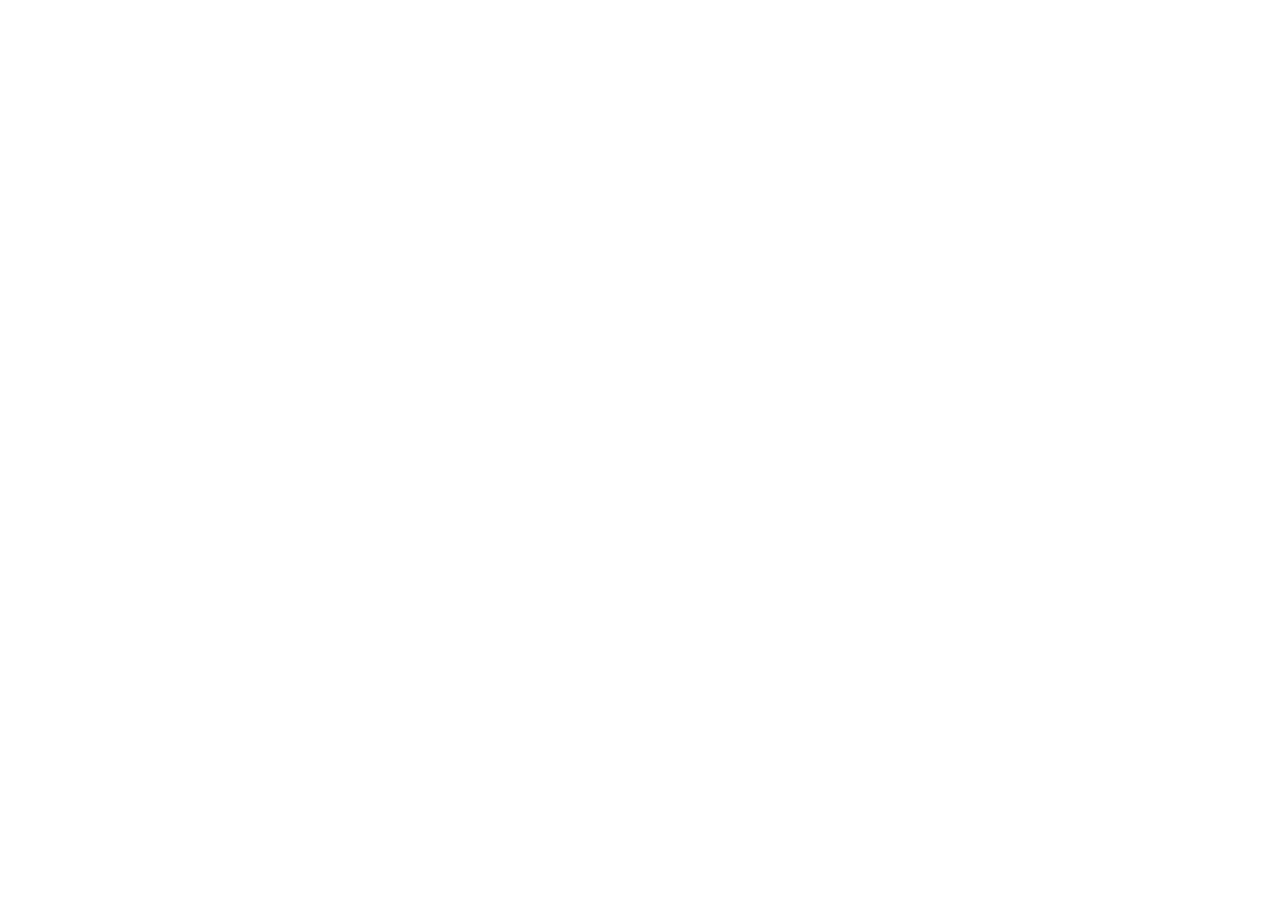
==== commit dbcc4317: "feat: update Langgard logo emblem with transparent background and unclipped geometry" ====
--- a/index.html
+++ b/index.html
@@ -6,16 +6,16 @@
     <title>Langgard</title>
     <link rel="icon" type="image/png" href="/favicon.png" />
     <link rel="icon" type="image/svg+xml" href="/favicon.svg" />
+    <link rel="apple-touch-icon" href="/apple-touch-icon.png" />
     <meta name="description" content="Langgard - Portfolio of Ahmad Fauzan Langga: Content Creator, Software Engineer & Cyber Enthusiast certified by BSSN." />
     <meta property="og:title" content="Langgard" />
     <meta property="og:description" content="Langgard - Portfolio of Ahmad Fauzan Langga: Content Creator, Software Engineer & Cyber Enthusiast certified by BSSN." />
     <meta property="og:type" content="website" />
     <meta name="twitter:card" content="summary_large_image" />
-    <script type="module" crossorigin src="/assets/index-pFapP-As.js"></script>
-    <link rel="stylesheet" crossorigin href="/assets/index-CSGUPXpC.css">
   </head>
   <body>
     <div id="root"></div>
+    <script type="module" src="/src/main.tsx"></script>
   </body>
 </html>
 
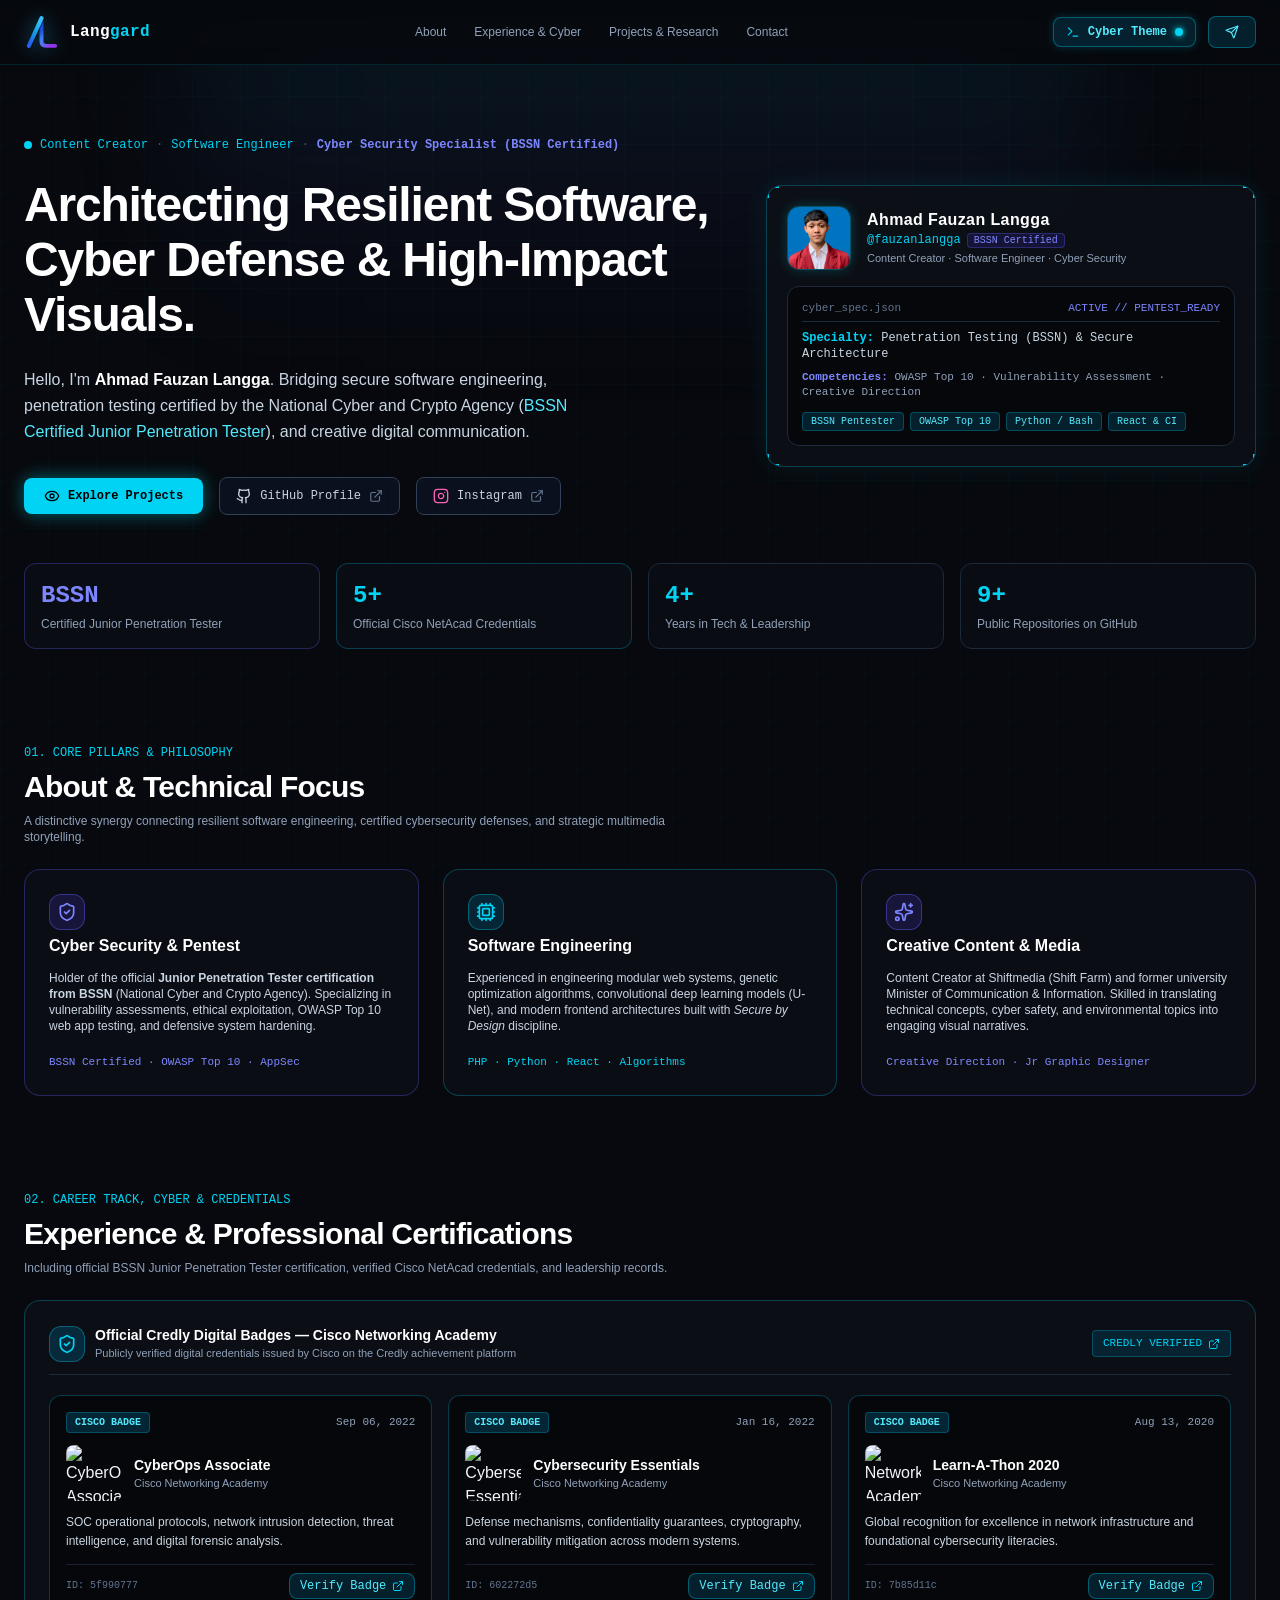
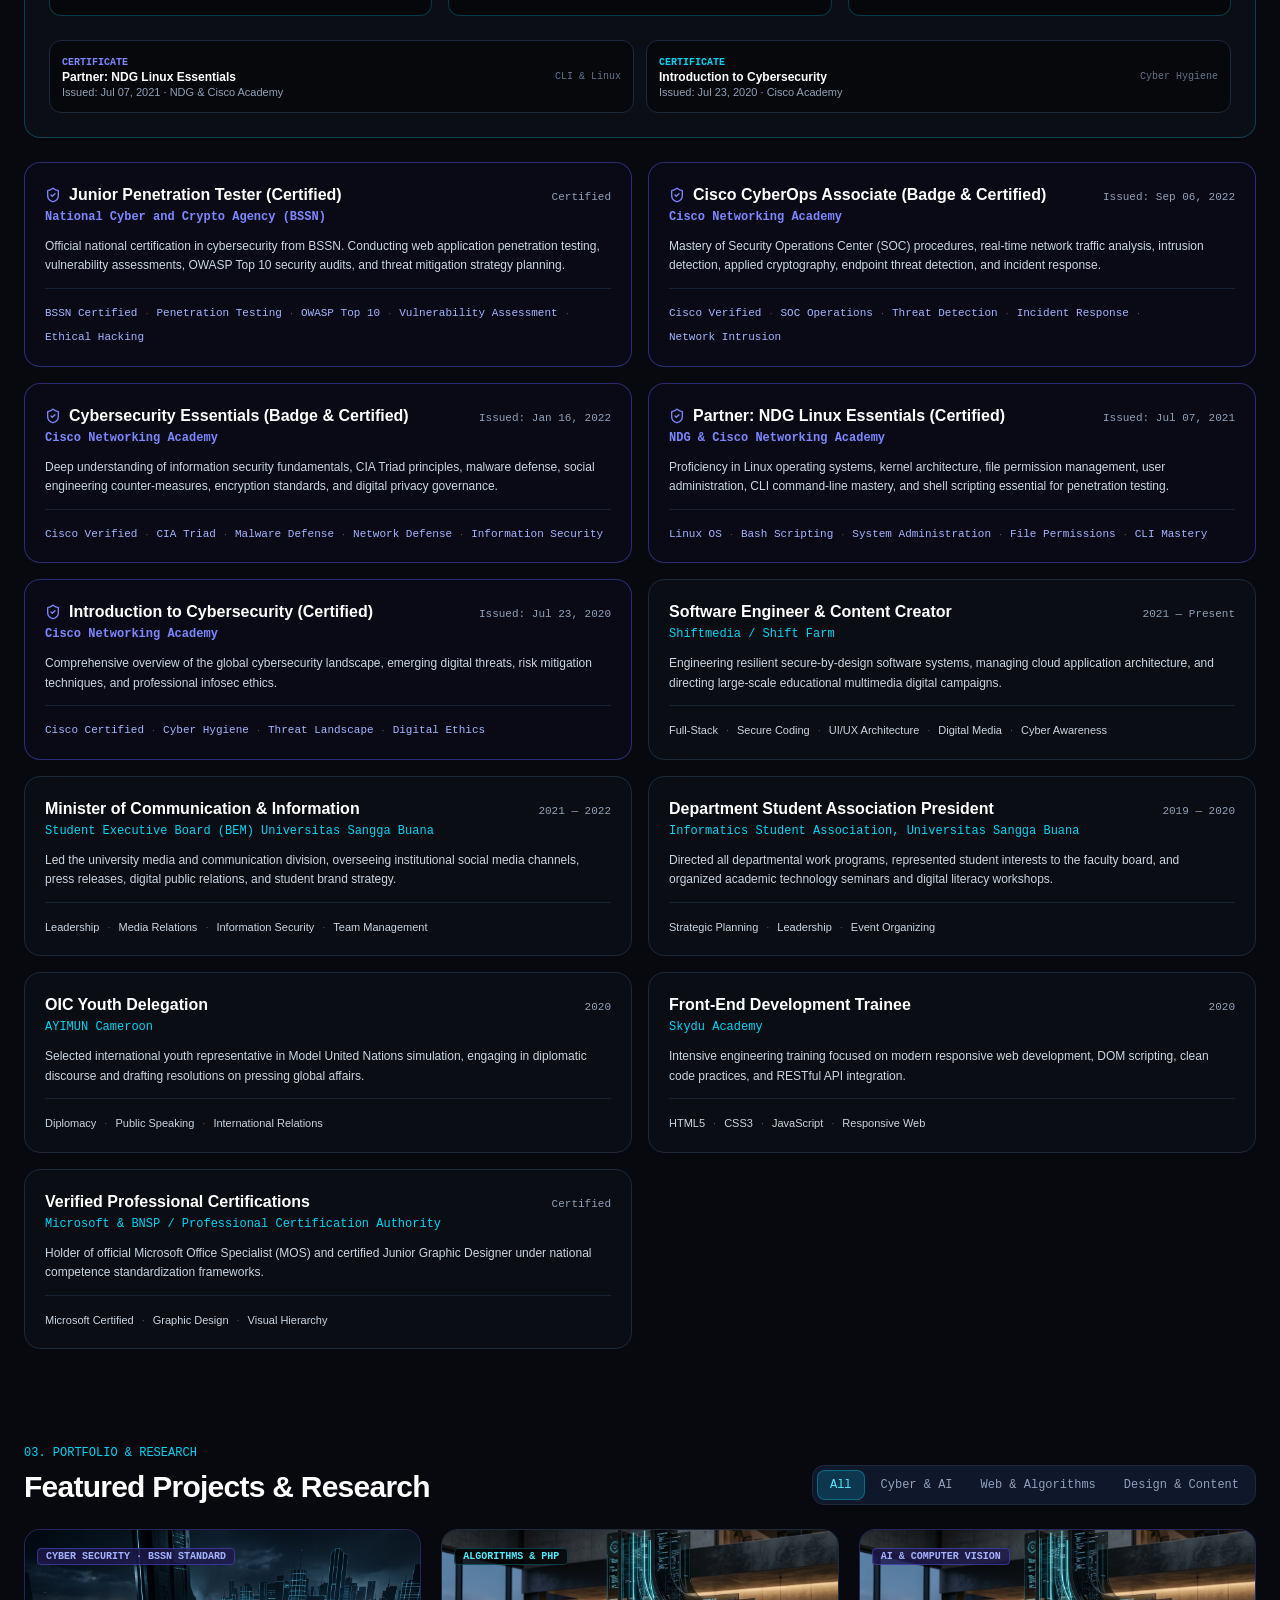
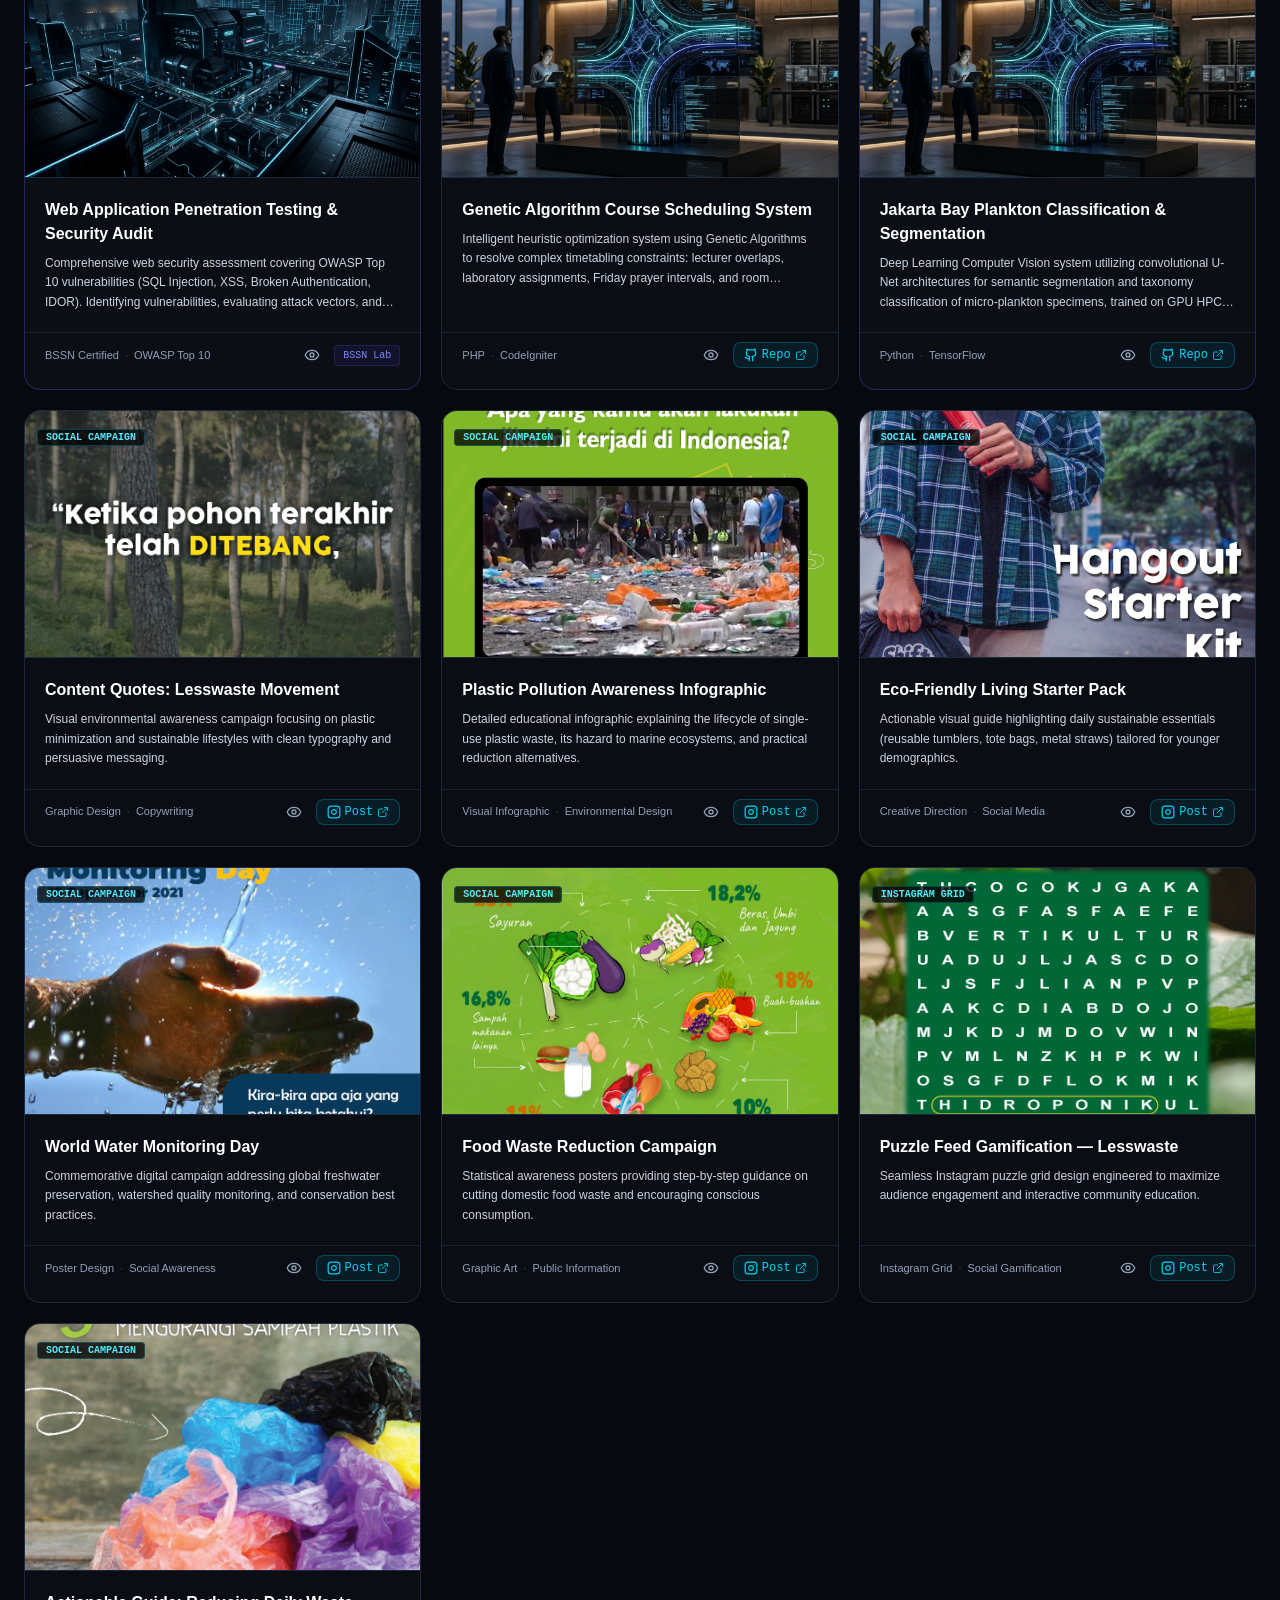
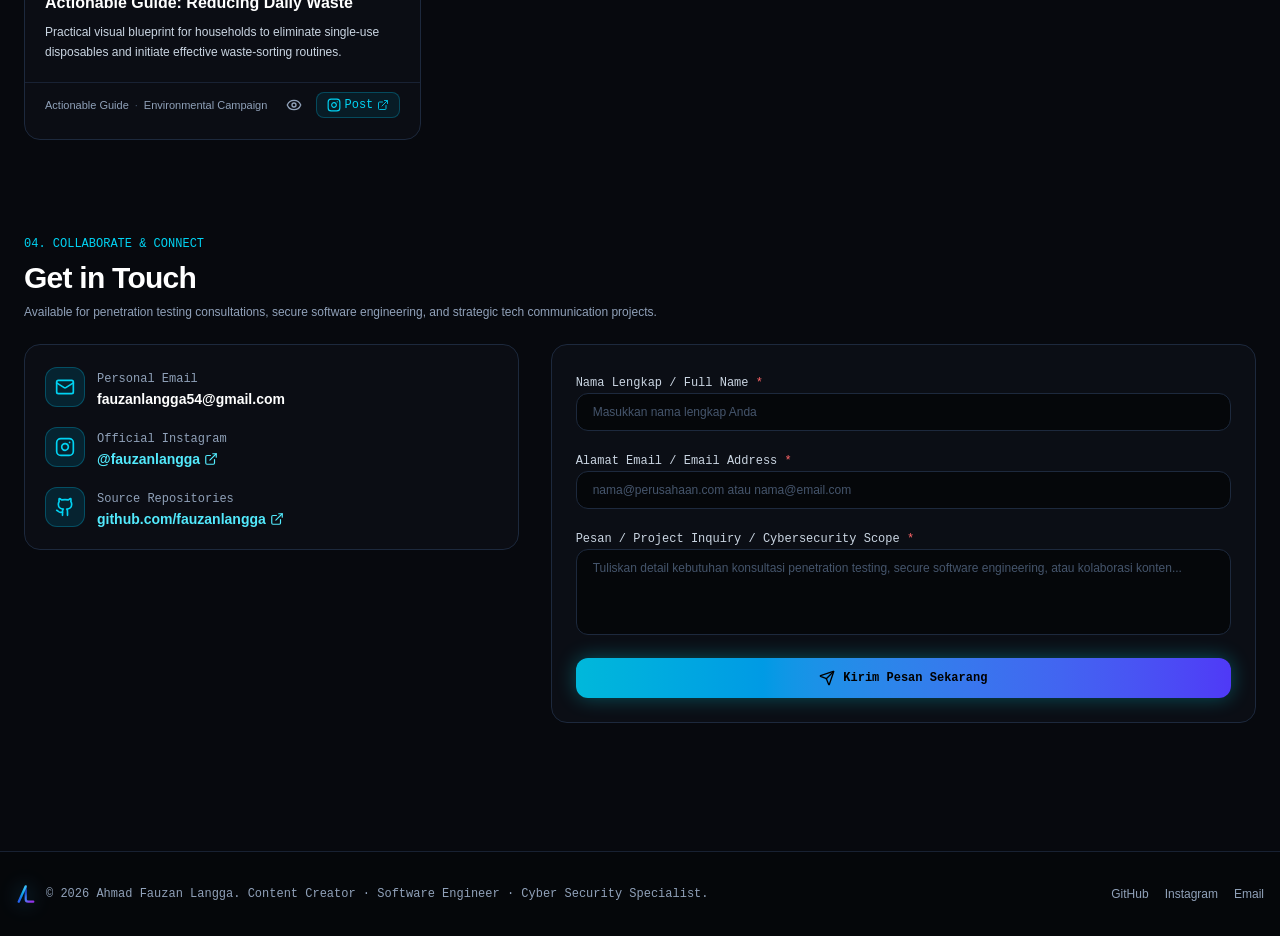
==== commit 027b837c: "deploy: update Langgard logo emblem with transparent background and unclipped geometry" ====
--- a/index.html
+++ b/index.html
@@ -12,10 +12,11 @@
     <meta property="og:description" content="Langgard - Portfolio of Ahmad Fauzan Langga: Content Creator, Software Engineer & Cyber Enthusiast certified by BSSN." />
     <meta property="og:type" content="website" />
     <meta name="twitter:card" content="summary_large_image" />
+    <script type="module" crossorigin src="/assets/index-DYJkPcrI.js"></script>
+    <link rel="stylesheet" crossorigin href="/assets/index-Dt69UYoR.css">
   </head>
   <body>
     <div id="root"></div>
-    <script type="module" src="/src/main.tsx"></script>
   </body>
 </html>
 
--- a/assets/index-Dt69UYoR.css
+++ b/assets/index-Dt69UYoR.css
@@ -0,0 +1,2 @@
+/*! tailwindcss v4.3.3 | MIT License | https://tailwindcss.com */
+@layer properties{@supports (((-webkit-hyphens:none)) and (not (margin-trim:inline))) or ((-moz-orient:inline) and (not (color:rgb(from red r g b)))){*,:before,:after,::backdrop{--tw-translate-x:0;--tw-translate-y:0;--tw-translate-z:0;--tw-space-y-reverse:0;--tw-border-style:solid;--tw-gradient-position:initial;--tw-gradient-from:#0000;--tw-gradient-via:#0000;--tw-gradient-to:#0000;--tw-gradient-stops:initial;--tw-gradient-via-stops:initial;--tw-gradient-from-position:0%;--tw-gradient-via-position:50%;--tw-gradient-to-position:100%;--tw-leading:initial;--tw-font-weight:initial;--tw-tracking:initial;--tw-ordinal:initial;--tw-slashed-zero:initial;--tw-numeric-figure:initial;--tw-numeric-spacing:initial;--tw-numeric-fraction:initial;--tw-shadow:0 0 #0000;--tw-shadow-color:initial;--tw-shadow-alpha:100%;--tw-inset-shadow:0 0 #0000;--tw-inset-shadow-color:initial;--tw-inset-shadow-alpha:100%;--tw-ring-color:initial;--tw-ring-shadow:0 0 #0000;--tw-inset-ring-color:initial;--tw-inset-ring-shadow:0 0 #0000;--tw-ring-inset:initial;--tw-ring-offset-width:0px;--tw-ring-offset-color:#fff;--tw-ring-offset-shadow:0 0 #0000;--tw-blur:initial;--tw-brightness:initial;--tw-contrast:initial;--tw-grayscale:initial;--tw-hue-rotate:initial;--tw-invert:initial;--tw-opacity:initial;--tw-saturate:initial;--tw-sepia:initial;--tw-drop-shadow:initial;--tw-drop-shadow-color:initial;--tw-drop-shadow-alpha:100%;--tw-drop-shadow-size:initial;--tw-backdrop-blur:initial;--tw-backdrop-brightness:initial;--tw-backdrop-contrast:initial;--tw-backdrop-grayscale:initial;--tw-backdrop-hue-rotate:initial;--tw-backdrop-invert:initial;--tw-backdrop-opacity:initial;--tw-backdrop-saturate:initial;--tw-backdrop-sepia:initial;--tw-duration:initial;--tw-ease:initial;--tw-scale-x:1;--tw-scale-y:1;--tw-scale-z:1}}}@layer theme{:root,:host{--font-sans:-apple-system, BlinkMacSystemFont, "Segoe UI", Roboto, "Helvetica Neue", "Noto Sans", Arial, sans-serif, "Apple Color Emoji", "Segoe UI Emoji", "Segoe UI Symbol", "Noto Color Emoji";--font-mono:ui-monospace, SFMono-Regular, Menlo, Monaco, Consolas, "Liberation Mono", "Courier New", monospace;--color-red-200:oklch(88.5% .062 18.334);--color-red-300:oklch(80.8% .114 19.571);--color-red-400:oklch(70.4% .191 22.216);--color-red-500:oklch(63.7% .237 25.331);--color-red-950:oklch(25.8% .092 26.042);--color-cyan-300:oklch(86.5% .127 207.078);--color-cyan-400:oklch(78.9% .154 211.53);--color-cyan-500:oklch(71.5% .143 215.221);--color-cyan-900:oklch(39.8% .07 227.392);--color-cyan-950:oklch(30.2% .056 229.695);--color-indigo-200:oklch(87% .065 274.039);--color-indigo-300:oklch(78.5% .115 274.713);--color-indigo-400:oklch(67.3% .182 276.935);--color-indigo-500:oklch(58.5% .233 277.117);--color-indigo-600:oklch(51.1% .262 276.966);--color-indigo-950:oklch(25.7% .09 281.288);--color-pink-400:oklch(71.8% .202 349.761);--color-rose-950:oklch(27.1% .105 12.094);--color-slate-100:oklch(96.8% .007 247.896);--color-slate-300:oklch(86.9% .022 252.894);--color-slate-400:oklch(70.4% .04 256.788);--color-slate-500:oklch(55.4% .046 257.417);--color-slate-600:oklch(44.6% .043 257.281);--color-slate-700:oklch(37.2% .044 257.287);--color-slate-800:oklch(27.9% .041 260.031);--color-slate-900:oklch(20.8% .042 265.755);--color-slate-950:oklch(12.9% .042 264.695);--color-black:#000;--color-white:#fff;--spacing:.25rem;--container-xl:36rem;--container-2xl:42rem;--container-7xl:80rem;--text-xs:.75rem;--text-xs--line-height:calc(1 / .75);--text-sm:.875rem;--text-sm--line-height:calc(1.25 / .875);--text-base:1rem;--text-base--line-height:calc(1.5 / 1);--text-lg:1.125rem;--text-lg--line-height:calc(1.75 / 1.125);--text-2xl:1.5rem;--text-2xl--line-height:calc(2 / 1.5);--text-3xl:1.875rem;--text-3xl--line-height:calc(2.25 / 1.875);--text-4xl:2.25rem;--text-4xl--line-height:calc(2.5 / 2.25);--text-5xl:3rem;--text-5xl--line-height:1;--font-weight-medium:500;--font-weight-semibold:600;--font-weight-bold:700;--font-weight-extrabold:800;--tracking-tight:-.025em;--tracking-wide:.025em;--leading-relaxed:1.625;--radius-lg:.5rem;--radius-xl:.75rem;--radius-2xl:1rem;--ease-out:cubic-bezier(0, 0, .2, 1);--animate-spin:spin 1s linear infinite;--animate-pulse:pulse 2s cubic-bezier(.4, 0, .6, 1) infinite;--blur-sm:8px;--blur-md:12px;--blur-3xl:64px;--aspect-video:16 / 9;--default-transition-duration:.15s;--default-transition-timing-function:cubic-bezier(.4, 0, .2, 1);--default-font-family:var(--font-sans);--default-mono-font-family:var(--font-mono)}}@layer base{*,:after,:before,::backdrop{box-sizing:border-box;border:0 solid;margin:0;padding:0}::file-selector-button{box-sizing:border-box;border:0 solid;margin:0;padding:0}html,:host{-webkit-text-size-adjust:100%;tab-size:4;line-height:1.5;font-family:var(--default-font-family,-apple-system, BlinkMacSystemFont, "Segoe UI", Roboto, "Helvetica Neue", "Noto Sans", Arial, sans-serif, "Apple Color Emoji", "Segoe UI Emoji", "Segoe UI Symbol", "Noto Color Emoji");font-feature-settings:var(--default-font-feature-settings,normal);font-variation-settings:var(--default-font-variation-settings,normal);-webkit-tap-highlight-color:transparent}hr{height:0;color:inherit;border-top-width:1px}abbr:where([title]){-webkit-text-decoration:underline dotted;text-decoration:underline dotted}h1,h2,h3,h4,h5,h6{font-size:inherit;font-weight:inherit}a{color:inherit;-webkit-text-decoration:inherit;-webkit-text-decoration:inherit;-webkit-text-decoration:inherit;-webkit-text-decoration:inherit;text-decoration:inherit}b,strong{font-weight:bolder}code,kbd,samp,pre{font-family:var(--default-mono-font-family,ui-monospace, SFMono-Regular, Menlo, Monaco, Consolas, "Liberation Mono", "Courier New", monospace);font-feature-settings:var(--default-mono-font-feature-settings,normal);font-variation-settings:var(--default-mono-font-variation-settings,normal);font-size:1em}small{font-size:80%}sub,sup{vertical-align:baseline;font-size:75%;line-height:0;position:relative}sub{bottom:-.25em}sup{top:-.5em}table{text-indent:0;border-color:inherit;border-collapse:collapse}:-moz-focusring:where(:not(iframe)){outline:auto}progress{vertical-align:baseline}summary{display:list-item}ol,ul,menu{list-style:none}img,svg,video,canvas,audio,iframe,embed,object{vertical-align:middle;display:block}img,video{max-width:100%;height:auto}button,input,select,optgroup,textarea{font:inherit;font-feature-settings:inherit;font-variation-settings:inherit;letter-spacing:inherit;color:inherit;opacity:1;background-color:#0000;border-radius:0}::file-selector-button{font:inherit;font-feature-settings:inherit;font-variation-settings:inherit;letter-spacing:inherit;color:inherit;opacity:1;background-color:#0000;border-radius:0}:where(select:is([multiple],[size])) optgroup{font-weight:bolder}:where(select:is([multiple],[size])) optgroup option{padding-inline-start:20px}::file-selector-button{margin-inline-end:4px}::placeholder{opacity:1}@supports (not ((-webkit-appearance:-apple-pay-button))) or (contain-intrinsic-size:1px){::placeholder{color:currentColor}@supports (color:color-mix(in lab, red, red)){::placeholder{color:color-mix(in oklab, currentcolor 50%, transparent)}}}textarea{resize:vertical}::-webkit-search-decoration{-webkit-appearance:none}::-webkit-date-and-time-value{min-height:1lh;text-align:inherit}::-webkit-datetime-edit{display:inline-flex}::-webkit-datetime-edit-fields-wrapper{padding:0}::-webkit-datetime-edit{padding-block:0}::-webkit-datetime-edit-year-field{padding-block:0}::-webkit-datetime-edit-month-field{padding-block:0}::-webkit-datetime-edit-day-field{padding-block:0}::-webkit-datetime-edit-hour-field{padding-block:0}::-webkit-datetime-edit-minute-field{padding-block:0}::-webkit-datetime-edit-second-field{padding-block:0}::-webkit-datetime-edit-millisecond-field{padding-block:0}::-webkit-datetime-edit-meridiem-field{padding-block:0}::-webkit-calendar-picker-indicator{line-height:1}:-moz-ui-invalid{box-shadow:none}button,input:where([type=button],[type=reset],[type=submit]){appearance:button}::file-selector-button{appearance:button}::-webkit-inner-spin-button{height:auto}::-webkit-outer-spin-button{height:auto}[hidden]:where(:not([hidden=until-found])){display:none!important}}@layer components;@layer utilities{.pointer-events-none{pointer-events:none}.absolute{position:absolute}.fixed{position:fixed}.relative{position:relative}.sticky{position:sticky}.inset-0{inset:0}.inset-x-0{inset-inline:0}.top-0{top:0}.top-3{top:calc(var(--spacing) * 3)}.right-0{right:0}.bottom-0{bottom:0}.left-0{left:0}.left-1\/2{left:50%}.left-3{left:calc(var(--spacing) * 3)}.z-0{z-index:0}.z-10{z-index:10}.z-40{z-index:40}.z-50{z-index:50}.container{width:100%}@media (width>=40rem){.container{max-width:40rem}}@media (width>=48rem){.container{max-width:48rem}}@media (width>=64rem){.container{max-width:64rem}}@media (width>=80rem){.container{max-width:80rem}}@media (width>=96rem){.container{max-width:96rem}}.mx-auto{margin-inline:auto}.mt-0\.5{margin-top:calc(var(--spacing) * .5)}.mt-1{margin-top:var(--spacing)}.mt-3{margin-top:calc(var(--spacing) * 3)}.mt-12{margin-top:calc(var(--spacing) * 12)}.mt-24{margin-top:calc(var(--spacing) * 24)}.mb-1{margin-bottom:var(--spacing)}.line-clamp-3{-webkit-line-clamp:3;-webkit-box-orient:vertical;display:-webkit-box;overflow:hidden}.flex{display:flex}.grid{display:grid}.hidden{display:none}.inline-flex{display:inline-flex}.aspect-\[16\/10\]{aspect-ratio:16/10}.aspect-video{aspect-ratio:var(--aspect-video)}.h-2{height:calc(var(--spacing) * 2)}.h-3{height:calc(var(--spacing) * 3)}.h-3\.5{height:calc(var(--spacing) * 3.5)}.h-4{height:calc(var(--spacing) * 4)}.h-5{height:calc(var(--spacing) * 5)}.h-8{height:calc(var(--spacing) * 8)}.h-9{height:calc(var(--spacing) * 9)}.h-10{height:calc(var(--spacing) * 10)}.h-14{height:calc(var(--spacing) * 14)}.h-16{height:calc(var(--spacing) * 16)}.h-\[2px\]{height:2px}.h-\[350px\]{height:350px}.h-full{height:100%}.min-h-screen{min-height:100vh}.w-2{width:calc(var(--spacing) * 2)}.w-3{width:calc(var(--spacing) * 3)}.w-3\.5{width:calc(var(--spacing) * 3.5)}.w-4{width:calc(var(--spacing) * 4)}.w-5{width:calc(var(--spacing) * 5)}.w-8{width:calc(var(--spacing) * 8)}.w-9{width:calc(var(--spacing) * 9)}.w-10{width:calc(var(--spacing) * 10)}.w-14{width:calc(var(--spacing) * 14)}.w-16{width:calc(var(--spacing) * 16)}.w-\[900px\]{width:900px}.w-full{width:100%}.max-w-2xl{max-width:var(--container-2xl)}.max-w-7xl{max-width:var(--container-7xl)}.max-w-xl{max-width:var(--container-xl)}.shrink-0{flex-shrink:0}.-translate-x-1\/2{--tw-translate-x:calc(calc(1 / 2 * 100%) * -1);translate:var(--tw-translate-x) var(--tw-translate-y)}.animate-pulse{animation:var(--animate-pulse)}.animate-spin{animation:var(--animate-spin)}.cursor-pointer{cursor:pointer}.resize-none{resize:none}.scroll-mt-24{scroll-margin-top:calc(var(--spacing) * 24)}.scroll-mt-28{scroll-margin-top:calc(var(--spacing) * 28)}.grid-cols-1{grid-template-columns:repeat(1,minmax(0,1fr))}.grid-cols-2{grid-template-columns:repeat(2,minmax(0,1fr))}.flex-col{flex-direction:column}.flex-wrap{flex-wrap:wrap}.items-center{align-items:center}.items-start{align-items:flex-start}.items-stretch{align-items:stretch}.justify-between{justify-content:space-between}.justify-center{justify-content:center}.justify-end{justify-content:flex-end}.gap-1{gap:var(--spacing)}.gap-1\.5{gap:calc(var(--spacing) * 1.5)}.gap-2{gap:calc(var(--spacing) * 2)}.gap-2\.5{gap:calc(var(--spacing) * 2.5)}.gap-3{gap:calc(var(--spacing) * 3)}.gap-4{gap:calc(var(--spacing) * 4)}.gap-5{gap:calc(var(--spacing) * 5)}.gap-6{gap:calc(var(--spacing) * 6)}.gap-7{gap:calc(var(--spacing) * 7)}.gap-8{gap:calc(var(--spacing) * 8)}.gap-10{gap:calc(var(--spacing) * 10)}:where(.space-y-1>:not(:last-child)){--tw-space-y-reverse:0;margin-block-start:calc(var(--spacing) * var(--tw-space-y-reverse));margin-block-end:calc(var(--spacing) * calc(1 - var(--tw-space-y-reverse)))}:where(.space-y-1\.5>:not(:last-child)){--tw-space-y-reverse:0;margin-block-start:calc(calc(var(--spacing) * 1.5) * var(--tw-space-y-reverse));margin-block-end:calc(calc(var(--spacing) * 1.5) * calc(1 - var(--tw-space-y-reverse)))}:where(.space-y-2>:not(:last-child)){--tw-space-y-reverse:0;margin-block-start:calc(calc(var(--spacing) * 2) * var(--tw-space-y-reverse));margin-block-end:calc(calc(var(--spacing) * 2) * calc(1 - var(--tw-space-y-reverse)))}:where(.space-y-3>:not(:last-child)){--tw-space-y-reverse:0;margin-block-start:calc(calc(var(--spacing) * 3) * var(--tw-space-y-reverse));margin-block-end:calc(calc(var(--spacing) * 3) * calc(1 - var(--tw-space-y-reverse)))}:where(.space-y-4>:not(:last-child)){--tw-space-y-reverse:0;margin-block-start:calc(calc(var(--spacing) * 4) * var(--tw-space-y-reverse));margin-block-end:calc(calc(var(--spacing) * 4) * calc(1 - var(--tw-space-y-reverse)))}:where(.space-y-5>:not(:last-child)){--tw-space-y-reverse:0;margin-block-start:calc(calc(var(--spacing) * 5) * var(--tw-space-y-reverse));margin-block-end:calc(calc(var(--spacing) * 5) * calc(1 - var(--tw-space-y-reverse)))}:where(.space-y-6>:not(:last-child)){--tw-space-y-reverse:0;margin-block-start:calc(calc(var(--spacing) * 6) * var(--tw-space-y-reverse));margin-block-end:calc(calc(var(--spacing) * 6) * calc(1 - var(--tw-space-y-reverse)))}:where(.space-y-24>:not(:last-child)){--tw-space-y-reverse:0;margin-block-start:calc(calc(var(--spacing) * 24) * var(--tw-space-y-reverse));margin-block-end:calc(calc(var(--spacing) * 24) * calc(1 - var(--tw-space-y-reverse)))}.self-start{align-self:flex-start}.overflow-hidden{overflow:hidden}.overflow-visible{overflow:visible}.overflow-x-hidden{overflow-x:hidden}.rounded{border-radius:.25rem}.rounded-2xl{border-radius:var(--radius-2xl)}.rounded-full{border-radius:2147483647px}.rounded-lg{border-radius:var(--radius-lg)}.rounded-xl{border-radius:var(--radius-xl)}.border{border-style:var(--tw-border-style);border-width:1px}.border-t{border-top-style:var(--tw-border-style);border-top-width:1px}.border-t-2{border-top-style:var(--tw-border-style);border-top-width:2px}.border-r-2{border-right-style:var(--tw-border-style);border-right-width:2px}.border-b{border-bottom-style:var(--tw-border-style);border-bottom-width:1px}.border-b-2{border-bottom-style:var(--tw-border-style);border-bottom-width:2px}.border-l-2{border-left-style:var(--tw-border-style);border-left-width:2px}.border-\[\#ff7597\]{border-color:#ff7597}.border-\[\#ff7597\]\/30{border-color:oklab(73.4596% .169092 .0201896/.3)}.border-\[\#ff7597\]\/40{border-color:oklab(73.4596% .169092 .0201896/.4)}.border-\[\#ff7597\]\/50{border-color:oklab(73.4596% .169092 .0201896/.5)}.border-cyan-400{border-color:var(--color-cyan-400)}.border-cyan-500\/15{border-color:#00b7d726}@supports (color:color-mix(in lab, red, red)){.border-cyan-500\/15{border-color:color-mix(in oklab, var(--color-cyan-500) 15%, transparent)}}.border-cyan-500\/30{border-color:#00b7d74d}@supports (color:color-mix(in lab, red, red)){.border-cyan-500\/30{border-color:color-mix(in oklab, var(--color-cyan-500) 30%, transparent)}}.border-cyan-500\/40{border-color:#00b7d766}@supports (color:color-mix(in lab, red, red)){.border-cyan-500\/40{border-color:color-mix(in oklab, var(--color-cyan-500) 40%, transparent)}}.border-indigo-500\/20{border-color:#625fff33}@supports (color:color-mix(in lab, red, red)){.border-indigo-500\/20{border-color:color-mix(in oklab, var(--color-indigo-500) 20%, transparent)}}.border-indigo-500\/30{border-color:#625fff4d}@supports (color:color-mix(in lab, red, red)){.border-indigo-500\/30{border-color:color-mix(in oklab, var(--color-indigo-500) 30%, transparent)}}.border-indigo-500\/40{border-color:#625fff66}@supports (color:color-mix(in lab, red, red)){.border-indigo-500\/40{border-color:color-mix(in oklab, var(--color-indigo-500) 40%, transparent)}}.border-indigo-500\/50{border-color:#625fff80}@supports (color:color-mix(in lab, red, red)){.border-indigo-500\/50{border-color:color-mix(in oklab, var(--color-indigo-500) 50%, transparent)}}.border-red-500\/50{border-color:#fb2c3680}@supports (color:color-mix(in lab, red, red)){.border-red-500\/50{border-color:color-mix(in oklab, var(--color-red-500) 50%, transparent)}}.border-slate-700{border-color:var(--color-slate-700)}.border-slate-800{border-color:var(--color-slate-800)}.border-slate-800\/80{border-color:#1d293dcc}@supports (color:color-mix(in lab, red, red)){.border-slate-800\/80{border-color:color-mix(in oklab, var(--color-slate-800) 80%, transparent)}}.bg-\[\#0c0e15\]{background-color:#0c0e15}.bg-\[\#0d1017\]\/60{background-color:oklab(17.3277% -.000890814 -.0153749/.6)}.bg-\[\#0d1017\]\/70{background-color:oklab(17.3277% -.000890814 -.0153749/.7)}.bg-\[\#0d1017\]\/80{background-color:oklab(17.3277% -.000890814 -.0153749/.8)}.bg-\[\#0d1017\]\/90{background-color:oklab(17.3277% -.000890814 -.0153749/.9)}.bg-\[\#2b0014\]\/90{background-color:oklab(18.8219% .0767813 -.00438288/.9)}.bg-\[\#05070a\]{background-color:#05070a}.bg-\[\#05070a\]\/80{background-color:oklab(12.713% -.00248406 -.00847013/.8)}.bg-\[\#07090e\]{background-color:#07090e}.bg-\[\#07090e\]\/85{background-color:oklab(13.9793% -.000868864 -.0117131/.85)}.bg-\[\#ff7597\]{background-color:#ff7597}.bg-\[\#ff7597\]\/20{background-color:oklab(73.4596% .169092 .0201896/.2)}.bg-black{background-color:var(--color-black)}.bg-black\/75{background-color:#000000bf}@supports (color:color-mix(in lab, red, red)){.bg-black\/75{background-color:color-mix(in oklab, var(--color-black) 75%, transparent)}}.bg-black\/85{background-color:#000000d9}@supports (color:color-mix(in lab, red, red)){.bg-black\/85{background-color:color-mix(in oklab, var(--color-black) 85%, transparent)}}.bg-black\/90{background-color:#000000e6}@supports (color:color-mix(in lab, red, red)){.bg-black\/90{background-color:color-mix(in oklab, var(--color-black) 90%, transparent)}}.bg-cyan-400{background-color:var(--color-cyan-400)}.bg-cyan-500\/20{background-color:#00b7d733}@supports (color:color-mix(in lab, red, red)){.bg-cyan-500\/20{background-color:color-mix(in oklab, var(--color-cyan-500) 20%, transparent)}}.bg-cyan-950{background-color:var(--color-cyan-950)}.bg-cyan-950\/40{background-color:#05334566}@supports (color:color-mix(in lab, red, red)){.bg-cyan-950\/40{background-color:color-mix(in oklab, var(--color-cyan-950) 40%, transparent)}}.bg-cyan-950\/60{background-color:#05334599}@supports (color:color-mix(in lab, red, red)){.bg-cyan-950\/60{background-color:color-mix(in oklab, var(--color-cyan-950) 60%, transparent)}}.bg-cyan-950\/70{background-color:#053345b3}@supports (color:color-mix(in lab, red, red)){.bg-cyan-950\/70{background-color:color-mix(in oklab, var(--color-cyan-950) 70%, transparent)}}.bg-cyan-950\/80{background-color:#053345cc}@supports (color:color-mix(in lab, red, red)){.bg-cyan-950\/80{background-color:color-mix(in oklab, var(--color-cyan-950) 80%, transparent)}}.bg-indigo-500\/20{background-color:#625fff33}@supports (color:color-mix(in lab, red, red)){.bg-indigo-500\/20{background-color:color-mix(in oklab, var(--color-indigo-500) 20%, transparent)}}.bg-indigo-950\/15{background-color:#1e1a4d26}@supports (color:color-mix(in lab, red, red)){.bg-indigo-950\/15{background-color:color-mix(in oklab, var(--color-indigo-950) 15%, transparent)}}.bg-indigo-950\/40{background-color:#1e1a4d66}@supports (color:color-mix(in lab, red, red)){.bg-indigo-950\/40{background-color:color-mix(in oklab, var(--color-indigo-950) 40%, transparent)}}.bg-indigo-950\/60{background-color:#1e1a4d99}@supports (color:color-mix(in lab, red, red)){.bg-indigo-950\/60{background-color:color-mix(in oklab, var(--color-indigo-950) 60%, transparent)}}.bg-indigo-950\/70{background-color:#1e1a4db3}@supports (color:color-mix(in lab, red, red)){.bg-indigo-950\/70{background-color:color-mix(in oklab, var(--color-indigo-950) 70%, transparent)}}.bg-indigo-950\/80{background-color:#1e1a4dcc}@supports (color:color-mix(in lab, red, red)){.bg-indigo-950\/80{background-color:color-mix(in oklab, var(--color-indigo-950) 80%, transparent)}}.bg-red-950\/70{background-color:#460809b3}@supports (color:color-mix(in lab, red, red)){.bg-red-950\/70{background-color:color-mix(in oklab, var(--color-red-950) 70%, transparent)}}.bg-slate-900{background-color:var(--color-slate-900)}.bg-slate-900\/60{background-color:#0f172b99}@supports (color:color-mix(in lab, red, red)){.bg-slate-900\/60{background-color:color-mix(in oklab, var(--color-slate-900) 60%, transparent)}}.bg-slate-950{background-color:var(--color-slate-950)}.bg-gradient-to-b{--tw-gradient-position:to bottom in oklab;background-image:linear-gradient(var(--tw-gradient-stops))}.bg-gradient-to-r{--tw-gradient-position:to right in oklab;background-image:linear-gradient(var(--tw-gradient-stops))}.from-\[\#ff7597\]\/15{--tw-gradient-from:oklab(73.4596% .169092 .0201896/.15);--tw-gradient-stops:var(--tw-gradient-via-stops,var(--tw-gradient-position), var(--tw-gradient-from) var(--tw-gradient-from-position), var(--tw-gradient-to) var(--tw-gradient-to-position))}.from-cyan-500{--tw-gradient-from:var(--color-cyan-500);--tw-gradient-stops:var(--tw-gradient-via-stops,var(--tw-gradient-position), var(--tw-gradient-from) var(--tw-gradient-from-position), var(--tw-gradient-to) var(--tw-gradient-to-position))}.from-cyan-500\/10{--tw-gradient-from:#00b7d71a}@supports (color:color-mix(in lab, red, red)){.from-cyan-500\/10{--tw-gradient-from:color-mix(in oklab, var(--color-cyan-500) 10%, transparent)}}.from-cyan-500\/10{--tw-gradient-stops:var(--tw-gradient-via-stops,var(--tw-gradient-position), var(--tw-gradient-from) var(--tw-gradient-from-position), var(--tw-gradient-to) var(--tw-gradient-to-position))}.from-transparent{--tw-gradient-from:transparent;--tw-gradient-stops:var(--tw-gradient-via-stops,var(--tw-gradient-position), var(--tw-gradient-from) var(--tw-gradient-from-position), var(--tw-gradient-to) var(--tw-gradient-to-position))}.via-cyan-400{--tw-gradient-via:var(--color-cyan-400);--tw-gradient-via-stops:var(--tw-gradient-position), var(--tw-gradient-from) var(--tw-gradient-from-position), var(--tw-gradient-via) var(--tw-gradient-via-position), var(--tw-gradient-to) var(--tw-gradient-to-position);--tw-gradient-stops:var(--tw-gradient-via-stops)}.via-indigo-400{--tw-gradient-via:var(--color-indigo-400);--tw-gradient-via-stops:var(--tw-gradient-position), var(--tw-gradient-from) var(--tw-gradient-from-position), var(--tw-gradient-via) var(--tw-gradient-via-position), var(--tw-gradient-to) var(--tw-gradient-to-position);--tw-gradient-stops:var(--tw-gradient-via-stops)}.via-indigo-500\/5{--tw-gradient-via:#625fff0d}@supports (color:color-mix(in lab, red, red)){.via-indigo-500\/5{--tw-gradient-via:color-mix(in oklab, var(--color-indigo-500) 5%, transparent)}}.via-indigo-500\/5{--tw-gradient-via-stops:var(--tw-gradient-position), var(--tw-gradient-from) var(--tw-gradient-from-position), var(--tw-gradient-via) var(--tw-gradient-via-position), var(--tw-gradient-to) var(--tw-gradient-to-position);--tw-gradient-stops:var(--tw-gradient-via-stops)}.via-rose-950\/20{--tw-gradient-via:#4d021833}@supports (color:color-mix(in lab, red, red)){.via-rose-950\/20{--tw-gradient-via:color-mix(in oklab, var(--color-rose-950) 20%, transparent)}}.via-rose-950\/20{--tw-gradient-via-stops:var(--tw-gradient-position), var(--tw-gradient-from) var(--tw-gradient-from-position), var(--tw-gradient-via) var(--tw-gradient-via-position), var(--tw-gradient-to) var(--tw-gradient-to-position);--tw-gradient-stops:var(--tw-gradient-via-stops)}.to-indigo-600{--tw-gradient-to:var(--color-indigo-600);--tw-gradient-stops:var(--tw-gradient-via-stops,var(--tw-gradient-position), var(--tw-gradient-from) var(--tw-gradient-from-position), var(--tw-gradient-to) var(--tw-gradient-to-position))}.to-transparent{--tw-gradient-to:transparent;--tw-gradient-stops:var(--tw-gradient-via-stops,var(--tw-gradient-position), var(--tw-gradient-from) var(--tw-gradient-from-position), var(--tw-gradient-to) var(--tw-gradient-to-position))}.object-contain{object-fit:contain}.object-cover{object-fit:cover}.p-1{padding:var(--spacing)}.p-1\.5{padding:calc(var(--spacing) * 1.5)}.p-3{padding:calc(var(--spacing) * 3)}.p-3\.5{padding:calc(var(--spacing) * 3.5)}.p-4{padding:calc(var(--spacing) * 4)}.p-5{padding:calc(var(--spacing) * 5)}.p-6{padding:calc(var(--spacing) * 6)}.px-1\.5{padding-inline:calc(var(--spacing) * 1.5)}.px-2{padding-inline:calc(var(--spacing) * 2)}.px-2\.5{padding-inline:calc(var(--spacing) * 2.5)}.px-3{padding-inline:calc(var(--spacing) * 3)}.px-4{padding-inline:calc(var(--spacing) * 4)}.px-5{padding-inline:calc(var(--spacing) * 5)}.py-0\.5{padding-block:calc(var(--spacing) * .5)}.py-1{padding-block:var(--spacing)}.py-1\.5{padding-block:calc(var(--spacing) * 1.5)}.py-2{padding-block:calc(var(--spacing) * 2)}.py-2\.5{padding-block:calc(var(--spacing) * 2.5)}.py-3{padding-block:calc(var(--spacing) * 3)}.py-8{padding-block:calc(var(--spacing) * 8)}.pt-1{padding-top:var(--spacing)}.pt-2{padding-top:calc(var(--spacing) * 2)}.pt-4{padding-top:calc(var(--spacing) * 4)}.pb-1\.5{padding-bottom:calc(var(--spacing) * 1.5)}.pb-3{padding-bottom:calc(var(--spacing) * 3)}.pb-5{padding-bottom:calc(var(--spacing) * 5)}.text-center{text-align:center}.font-mono{font-family:var(--font-mono)}.font-sans{font-family:var(--font-sans)}.text-2xl{font-size:var(--text-2xl);line-height:var(--tw-leading,var(--text-2xl--line-height))}.text-3xl{font-size:var(--text-3xl);line-height:var(--tw-leading,var(--text-3xl--line-height))}.text-base{font-size:var(--text-base);line-height:var(--tw-leading,var(--text-base--line-height))}.text-lg{font-size:var(--text-lg);line-height:var(--tw-leading,var(--text-lg--line-height))}.text-sm{font-size:var(--text-sm);line-height:var(--tw-leading,var(--text-sm--line-height))}.text-xs{font-size:var(--text-xs);line-height:var(--tw-leading,var(--text-xs--line-height))}.text-\[10px\]{font-size:10px}.text-\[11px\]{font-size:11px}.leading-\[1\.15\]{--tw-leading:1.15;line-height:1.15}.leading-relaxed{--tw-leading:var(--leading-relaxed);line-height:var(--leading-relaxed)}.font-bold{--tw-font-weight:var(--font-weight-bold);font-weight:var(--font-weight-bold)}.font-extrabold{--tw-font-weight:var(--font-weight-extrabold);font-weight:var(--font-weight-extrabold)}.font-medium{--tw-font-weight:var(--font-weight-medium);font-weight:var(--font-weight-medium)}.font-semibold{--tw-font-weight:var(--font-weight-semibold);font-weight:var(--font-weight-semibold)}.tracking-tight{--tw-tracking:var(--tracking-tight);letter-spacing:var(--tracking-tight)}.tracking-wide{--tw-tracking:var(--tracking-wide);letter-spacing:var(--tracking-wide)}.whitespace-nowrap{white-space:nowrap}.text-\[\#ff7597\]{color:#ff7597}.text-\[\#fff0f4\]{color:#fff0f4}.text-black{color:var(--color-black)}.text-cyan-300{color:var(--color-cyan-300)}.text-cyan-400{color:var(--color-cyan-400)}.text-cyan-500{color:var(--color-cyan-500)}.text-indigo-200{color:var(--color-indigo-200)}.text-indigo-300{color:var(--color-indigo-300)}.text-indigo-300\/90{color:#a4b3ffe6}@supports (color:color-mix(in lab, red, red)){.text-indigo-300\/90{color:color-mix(in oklab, var(--color-indigo-300) 90%, transparent)}}.text-indigo-400{color:var(--color-indigo-400)}.text-pink-400{color:var(--color-pink-400)}.text-red-200{color:var(--color-red-200)}.text-red-300\/90{color:#ffa3a3e6}@supports (color:color-mix(in lab, red, red)){.text-red-300\/90{color:color-mix(in oklab, var(--color-red-300) 90%, transparent)}}.text-red-400{color:var(--color-red-400)}.text-slate-100{color:var(--color-slate-100)}.text-slate-300{color:var(--color-slate-300)}.text-slate-400{color:var(--color-slate-400)}.text-slate-500{color:var(--color-slate-500)}.text-slate-600{color:var(--color-slate-600)}.text-white{color:var(--color-white)}.uppercase{text-transform:uppercase}.not-italic{font-style:normal}.tabular-nums{--tw-numeric-spacing:tabular-nums;font-variant-numeric:var(--tw-ordinal,) var(--tw-slashed-zero,) var(--tw-numeric-figure,) var(--tw-numeric-spacing,) var(--tw-numeric-fraction,)}.underline{text-decoration-line:underline}.underline-offset-2{text-underline-offset:2px}.underline-offset-8{text-underline-offset:8px}.placeholder-slate-600::placeholder{color:var(--color-slate-600)}.opacity-0{opacity:0}.opacity-25{opacity:.25}.opacity-35{opacity:.35}.shadow-2xl{--tw-shadow:0 25px 50px -12px var(--tw-shadow-color,#00000040);box-shadow:var(--tw-inset-shadow), var(--tw-inset-ring-shadow), var(--tw-ring-offset-shadow), var(--tw-ring-shadow), var(--tw-shadow)}.shadow-\[0_0_6px_\#00f0ff\]{--tw-shadow:0 0 6px var(--tw-shadow-color,#00f0ff);box-shadow:var(--tw-inset-shadow), var(--tw-inset-ring-shadow), var(--tw-ring-offset-shadow), var(--tw-ring-shadow), var(--tw-shadow)}.shadow-\[0_0_6px_\#ff7597\]{--tw-shadow:0 0 6px var(--tw-shadow-color,#ff7597);box-shadow:var(--tw-inset-shadow), var(--tw-inset-ring-shadow), var(--tw-ring-offset-shadow), var(--tw-ring-shadow), var(--tw-shadow)}.shadow-\[0_0_10px_rgba\(0\,240\,255\,0\.18\)\]{--tw-shadow:0 0 10px var(--tw-shadow-color,#00f0ff2e);box-shadow:var(--tw-inset-shadow), var(--tw-inset-ring-shadow), var(--tw-ring-offset-shadow), var(--tw-ring-shadow), var(--tw-shadow)}.shadow-\[0_0_12px_rgba\(0\,240\,255\,0\.2\)\]{--tw-shadow:0 0 12px var(--tw-shadow-color,#00f0ff33);box-shadow:var(--tw-inset-shadow), var(--tw-inset-ring-shadow), var(--tw-ring-offset-shadow), var(--tw-ring-shadow), var(--tw-shadow)}.shadow-\[0_0_12px_rgba\(255\,117\,151\,0\.35\)\]{--tw-shadow:0 0 12px var(--tw-shadow-color,#ff759759);box-shadow:var(--tw-inset-shadow), var(--tw-inset-ring-shadow), var(--tw-ring-offset-shadow), var(--tw-ring-shadow), var(--tw-shadow)}.shadow-\[0_0_18px_rgba\(0\,240\,255\,0\.4\)\]{--tw-shadow:0 0 18px var(--tw-shadow-color,#00f0ff66);box-shadow:var(--tw-inset-shadow), var(--tw-inset-ring-shadow), var(--tw-ring-offset-shadow), var(--tw-ring-shadow), var(--tw-shadow)}.shadow-\[0_0_20px_rgba\(0\,240\,255\,0\.3\)\]{--tw-shadow:0 0 20px var(--tw-shadow-color,#00f0ff4d);box-shadow:var(--tw-inset-shadow), var(--tw-inset-ring-shadow), var(--tw-ring-offset-shadow), var(--tw-ring-shadow), var(--tw-shadow)}.shadow-\[0_0_20px_rgba\(255\,117\,151\,0\.35\)\]{--tw-shadow:0 0 20px var(--tw-shadow-color,#ff759759);box-shadow:var(--tw-inset-shadow), var(--tw-inset-ring-shadow), var(--tw-ring-offset-shadow), var(--tw-ring-shadow), var(--tw-shadow)}.shadow-\[0_0_30px_rgba\(0\,240\,255\,0\.08\)\]{--tw-shadow:0 0 30px var(--tw-shadow-color,#00f0ff14);box-shadow:var(--tw-inset-shadow), var(--tw-inset-ring-shadow), var(--tw-ring-offset-shadow), var(--tw-ring-shadow), var(--tw-shadow)}.shadow-\[0_0_30px_rgba\(255\,117\,151\,0\.06\)\]{--tw-shadow:0 0 30px var(--tw-shadow-color,#ff75970f);box-shadow:var(--tw-inset-shadow), var(--tw-inset-ring-shadow), var(--tw-ring-offset-shadow), var(--tw-ring-shadow), var(--tw-shadow)}.shadow-\[0_4px_20px_rgba\(255\,117\,151\,0\.08\)\]{--tw-shadow:0 4px 20px var(--tw-shadow-color,#ff759714);box-shadow:var(--tw-inset-shadow), var(--tw-inset-ring-shadow), var(--tw-ring-offset-shadow), var(--tw-ring-shadow), var(--tw-shadow)}.blur{--tw-blur:blur(8px);filter:var(--tw-blur,) var(--tw-brightness,) var(--tw-contrast,) var(--tw-grayscale,) var(--tw-hue-rotate,) var(--tw-invert,) var(--tw-saturate,) var(--tw-sepia,) var(--tw-drop-shadow,)}.blur-3xl{--tw-blur:blur(var(--blur-3xl));filter:var(--tw-blur,) var(--tw-brightness,) var(--tw-contrast,) var(--tw-grayscale,) var(--tw-hue-rotate,) var(--tw-invert,) var(--tw-saturate,) var(--tw-sepia,) var(--tw-drop-shadow,)}.drop-shadow-\[0_0_10px_rgba\(56\,189\,248\,0\.45\)\]{--tw-drop-shadow-size:drop-shadow(0 0 10px var(--tw-drop-shadow-color,#38bdf873));--tw-drop-shadow:var(--tw-drop-shadow-size);filter:var(--tw-blur,) var(--tw-brightness,) var(--tw-contrast,) var(--tw-grayscale,) var(--tw-hue-rotate,) var(--tw-invert,) var(--tw-saturate,) var(--tw-sepia,) var(--tw-drop-shadow,)}.drop-shadow-\[0_0_10px_rgba\(255\,117\,151\,0\.55\)\]{--tw-drop-shadow-size:drop-shadow(0 0 10px var(--tw-drop-shadow-color,#ff75978c));--tw-drop-shadow:var(--tw-drop-shadow-size);filter:var(--tw-blur,) var(--tw-brightness,) var(--tw-contrast,) var(--tw-grayscale,) var(--tw-hue-rotate,) var(--tw-invert,) var(--tw-saturate,) var(--tw-sepia,) var(--tw-drop-shadow,)}.filter{filter:var(--tw-blur,) var(--tw-brightness,) var(--tw-contrast,) var(--tw-grayscale,) var(--tw-hue-rotate,) var(--tw-invert,) var(--tw-saturate,) var(--tw-sepia,) var(--tw-drop-shadow,)}.backdrop-blur{--tw-backdrop-blur:blur(8px);-webkit-backdrop-filter:var(--tw-backdrop-blur,) var(--tw-backdrop-brightness,) var(--tw-backdrop-contrast,) var(--tw-backdrop-grayscale,) var(--tw-backdrop-hue-rotate,) var(--tw-backdrop-invert,) var(--tw-backdrop-opacity,) var(--tw-backdrop-saturate,) var(--tw-backdrop-sepia,);backdrop-filter:var(--tw-backdrop-blur,) var(--tw-backdrop-brightness,) var(--tw-backdrop-contrast,) var(--tw-backdrop-grayscale,) var(--tw-backdrop-hue-rotate,) var(--tw-backdrop-invert,) var(--tw-backdrop-opacity,) var(--tw-backdrop-saturate,) var(--tw-backdrop-sepia,)}.backdrop-blur-md{--tw-backdrop-blur:blur(var(--blur-md));-webkit-backdrop-filter:var(--tw-backdrop-blur,) var(--tw-backdrop-brightness,) var(--tw-backdrop-contrast,) var(--tw-backdrop-grayscale,) var(--tw-backdrop-hue-rotate,) var(--tw-backdrop-invert,) var(--tw-backdrop-opacity,) var(--tw-backdrop-saturate,) var(--tw-backdrop-sepia,);backdrop-filter:var(--tw-backdrop-blur,) var(--tw-backdrop-brightness,) var(--tw-backdrop-contrast,) var(--tw-backdrop-grayscale,) var(--tw-backdrop-hue-rotate,) var(--tw-backdrop-invert,) var(--tw-backdrop-opacity,) var(--tw-backdrop-saturate,) var(--tw-backdrop-sepia,)}.backdrop-blur-sm{--tw-backdrop-blur:blur(var(--blur-sm));-webkit-backdrop-filter:var(--tw-backdrop-blur,) var(--tw-backdrop-brightness,) var(--tw-backdrop-contrast,) var(--tw-backdrop-grayscale,) var(--tw-backdrop-hue-rotate,) var(--tw-backdrop-invert,) var(--tw-backdrop-opacity,) var(--tw-backdrop-saturate,) var(--tw-backdrop-sepia,);backdrop-filter:var(--tw-backdrop-blur,) var(--tw-backdrop-brightness,) var(--tw-backdrop-contrast,) var(--tw-backdrop-grayscale,) var(--tw-backdrop-hue-rotate,) var(--tw-backdrop-invert,) var(--tw-backdrop-opacity,) var(--tw-backdrop-saturate,) var(--tw-backdrop-sepia,)}.transition{transition-property:color,background-color,border-color,outline-color,text-decoration-color,fill,stroke,--tw-gradient-from,--tw-gradient-via,--tw-gradient-to,opacity,box-shadow,transform,translate,scale,rotate,filter,-webkit-backdrop-filter,backdrop-filter,display,content-visibility,overlay,pointer-events;transition-timing-function:var(--tw-ease,var(--default-transition-timing-function));transition-duration:var(--tw-duration,var(--default-transition-duration))}.transition-all{transition-property:all;transition-timing-function:var(--tw-ease,var(--default-transition-timing-function));transition-duration:var(--tw-duration,var(--default-transition-duration))}.transition-colors{transition-property:color,background-color,border-color,outline-color,text-decoration-color,fill,stroke,--tw-gradient-from,--tw-gradient-via,--tw-gradient-to;transition-timing-function:var(--tw-ease,var(--default-transition-timing-function));transition-duration:var(--tw-duration,var(--default-transition-duration))}.transition-opacity{transition-property:opacity;transition-timing-function:var(--tw-ease,var(--default-transition-timing-function));transition-duration:var(--tw-duration,var(--default-transition-duration))}.transition-transform{transition-property:transform,translate,scale,rotate;transition-timing-function:var(--tw-ease,var(--default-transition-timing-function));transition-duration:var(--tw-duration,var(--default-transition-duration))}.duration-200{--tw-duration:.2s;transition-duration:.2s}.duration-300{--tw-duration:.3s;transition-duration:.3s}.duration-500{--tw-duration:.5s;transition-duration:.5s}.ease-out{--tw-ease:var(--ease-out);transition-timing-function:var(--ease-out)}@media (hover:hover){.group-hover\:scale-105:is(:where(.group):hover *){--tw-scale-x:105%;--tw-scale-y:105%;--tw-scale-z:105%;scale:var(--tw-scale-x) var(--tw-scale-y)}.group-hover\:scale-110:is(:where(.group):hover *){--tw-scale-x:110%;--tw-scale-y:110%;--tw-scale-z:110%;scale:var(--tw-scale-x) var(--tw-scale-y)}.group-hover\:text-cyan-300:is(:where(.group):hover *){color:var(--color-cyan-300)}.group-hover\:opacity-100:is(:where(.group):hover *){opacity:1}}.selection\:bg-\[\#ff7597\] ::selection{background-color:#ff7597}.selection\:bg-\[\#ff7597\]::selection{background-color:#ff7597}.selection\:bg-cyan-500 ::selection{background-color:var(--color-cyan-500)}.selection\:bg-cyan-500::selection{background-color:var(--color-cyan-500)}.selection\:text-black ::selection{color:var(--color-black)}.selection\:text-black::selection{color:var(--color-black)}@media (hover:hover){.hover\:-translate-y-1\.5:hover{--tw-translate-y:calc(var(--spacing) * -1.5);translate:var(--tw-translate-x) var(--tw-translate-y)}.hover\:border-\[\#ff7597\]:hover{border-color:#ff7597}.hover\:border-cyan-400:hover{border-color:var(--color-cyan-400)}.hover\:border-cyan-500\/30:hover{border-color:#00b7d74d}@supports (color:color-mix(in lab, red, red)){.hover\:border-cyan-500\/30:hover{border-color:color-mix(in oklab, var(--color-cyan-500) 30%, transparent)}}.hover\:border-indigo-400:hover{border-color:var(--color-indigo-400)}.hover\:bg-\[\#0c121e\]:hover{background-color:#0c121e}.hover\:bg-\[\#0d1017\]:hover{background-color:#0d1017}.hover\:bg-\[\#0e131d\]:hover{background-color:#0e131d}.hover\:bg-\[\#3d001d\]:hover{background-color:#3d001d}.hover\:bg-\[\#ff8fa9\]:hover{background-color:#ff8fa9}.hover\:bg-\[\#ff7597\]\/30:hover{background-color:oklab(73.4596% .169092 .0201896/.3)}.hover\:bg-cyan-300:hover{background-color:var(--color-cyan-300)}.hover\:bg-cyan-900:hover{background-color:var(--color-cyan-900)}.hover\:bg-cyan-900\/60:hover{background-color:#104e6499}@supports (color:color-mix(in lab, red, red)){.hover\:bg-cyan-900\/60:hover{background-color:color-mix(in oklab, var(--color-cyan-900) 60%, transparent)}}.hover\:bg-slate-800:hover{background-color:var(--color-slate-800)}.hover\:from-cyan-400:hover{--tw-gradient-from:var(--color-cyan-400);--tw-gradient-stops:var(--tw-gradient-via-stops,var(--tw-gradient-position), var(--tw-gradient-from) var(--tw-gradient-from-position), var(--tw-gradient-to) var(--tw-gradient-to-position))}.hover\:to-indigo-500:hover{--tw-gradient-to:var(--color-indigo-500);--tw-gradient-stops:var(--tw-gradient-via-stops,var(--tw-gradient-position), var(--tw-gradient-from) var(--tw-gradient-from-position), var(--tw-gradient-to) var(--tw-gradient-to-position))}.hover\:text-\[\#ff7597\]:hover{color:#ff7597}.hover\:text-cyan-300:hover{color:var(--color-cyan-300)}.hover\:text-cyan-400:hover{color:var(--color-cyan-400)}.hover\:text-white:hover{color:var(--color-white)}.hover\:underline:hover{text-decoration-line:underline}.hover\:shadow-\[0_0_15px_rgba\(0\,240\,255\,0\.25\)\]:hover{--tw-shadow:0 0 15px var(--tw-shadow-color,#00f0ff40);box-shadow:var(--tw-inset-shadow), var(--tw-inset-ring-shadow), var(--tw-ring-offset-shadow), var(--tw-ring-shadow), var(--tw-shadow)}.hover\:shadow-\[0_0_15px_rgba\(255\,117\,151\,0\.3\)\]:hover{--tw-shadow:0 0 15px var(--tw-shadow-color,#ff75974d);box-shadow:var(--tw-inset-shadow), var(--tw-inset-ring-shadow), var(--tw-ring-offset-shadow), var(--tw-ring-shadow), var(--tw-shadow)}.hover\:shadow-\[0_0_30px_rgba\(0\,240\,255\,0\.35\)\]:hover{--tw-shadow:0 0 30px var(--tw-shadow-color,#00f0ff59);box-shadow:var(--tw-inset-shadow), var(--tw-inset-ring-shadow), var(--tw-ring-offset-shadow), var(--tw-ring-shadow), var(--tw-shadow)}.hover\:shadow-\[0_0_30px_rgba\(99\,102\,241\,0\.35\)\]:hover{--tw-shadow:0 0 30px var(--tw-shadow-color,#6366f159);box-shadow:var(--tw-inset-shadow), var(--tw-inset-ring-shadow), var(--tw-ring-offset-shadow), var(--tw-ring-shadow), var(--tw-shadow)}}.focus\:border-\[\#ff7597\]:focus{border-color:#ff7597}.focus\:border-cyan-500:focus{border-color:var(--color-cyan-500)}.focus\:ring-1:focus{--tw-ring-shadow:var(--tw-ring-inset,) 0 0 0 calc(1px + var(--tw-ring-offset-width)) var(--tw-ring-color,currentcolor);box-shadow:var(--tw-inset-shadow), var(--tw-inset-ring-shadow), var(--tw-ring-offset-shadow), var(--tw-ring-shadow), var(--tw-shadow)}.focus\:ring-\[\#ff7597\]\/30:focus{--tw-ring-color:oklab(73.4596% .169092 .0201896/.3)}.focus\:ring-cyan-500\/30:focus{--tw-ring-color:#00b7d74d}@supports (color:color-mix(in lab, red, red)){.focus\:ring-cyan-500\/30:focus{--tw-ring-color:color-mix(in oklab, var(--color-cyan-500) 30%, transparent)}}.focus\:outline-none:focus{--tw-outline-style:none;outline-style:none}.disabled\:cursor-not-allowed:disabled{cursor:not-allowed}.disabled\:opacity-60:disabled{opacity:.6}@media (width>=40rem){.sm\:inline{display:inline}.sm\:h-9{height:calc(var(--spacing) * 9)}.sm\:w-9{width:calc(var(--spacing) * 9)}.sm\:grid-cols-2{grid-template-columns:repeat(2,minmax(0,1fr))}.sm\:flex-row{flex-direction:row}.sm\:items-center{align-items:center}.sm\:items-end{align-items:flex-end}.sm\:gap-3{gap:calc(var(--spacing) * 3)}.sm\:gap-6{gap:calc(var(--spacing) * 6)}.sm\:self-auto{align-self:auto}.sm\:px-3{padding-inline:calc(var(--spacing) * 3)}.sm\:px-4{padding-inline:calc(var(--spacing) * 4)}.sm\:px-6{padding-inline:calc(var(--spacing) * 6)}.sm\:text-3xl{font-size:var(--text-3xl);line-height:var(--tw-leading,var(--text-3xl--line-height))}.sm\:text-4xl{font-size:var(--text-4xl);line-height:var(--tw-leading,var(--text-4xl--line-height))}.sm\:text-base{font-size:var(--text-base);line-height:var(--tw-leading,var(--text-base--line-height))}}@media (width>=48rem){.md\:col-span-5{grid-column:span 5/span 5}.md\:col-span-7{grid-column:span 7/span 7}.md\:flex{display:flex}.md\:grid-cols-2{grid-template-columns:repeat(2,minmax(0,1fr))}.md\:grid-cols-3{grid-template-columns:repeat(3,minmax(0,1fr))}.md\:grid-cols-4{grid-template-columns:repeat(4,minmax(0,1fr))}.md\:grid-cols-12{grid-template-columns:repeat(12,minmax(0,1fr))}}@media (width>=64rem){.lg\:col-span-5{grid-column:span 5/span 5}.lg\:col-span-7{grid-column:span 7/span 7}.lg\:grid-cols-3{grid-template-columns:repeat(3,minmax(0,1fr))}.lg\:grid-cols-12{grid-template-columns:repeat(12,minmax(0,1fr))}.lg\:pt-10{padding-top:calc(var(--spacing) * 10)}.lg\:text-5xl{font-size:var(--text-5xl);line-height:var(--tw-leading,var(--text-5xl--line-height))}}}html{scroll-behavior:smooth;scroll-padding-top:5.5rem}@keyframes cyberGridPan{0%{background-position:0 0}to{background-position:48px 48px}}.animate-cyber-grid{animation:12s linear infinite cyberGridPan}@media (prefers-reduced-motion:reduce){html{scroll-behavior:auto}.animate-cyber-grid{animation:none}}.theme-terminal{--lightningcss-light: ;--lightningcss-dark:initial;color-scheme:dark}.theme-terminal .text-cyan-400,.theme-terminal .text-cyan-300,.theme-terminal .text-cyan-200{color:#ff7597!important}.theme-terminal .hover\:text-cyan-400:hover,.theme-terminal .hover\:text-cyan-300:hover{color:#ffa3b8!important}.theme-terminal .bg-cyan-400{color:#000!important;background-color:#ff7597!important;font-weight:700!important}.theme-terminal .hover\:bg-cyan-300:hover{color:#000!important;background-color:#ff8fa9!important}.theme-terminal .bg-cyan-500{color:#000!important;background-color:#ff7597!important}.theme-terminal .bg-cyan-950\/80,.theme-terminal .bg-cyan-950\/60,.theme-terminal .bg-cyan-950\/50,.theme-terminal .bg-cyan-950\/40,.theme-terminal .bg-cyan-950\/30,.theme-terminal .bg-cyan-950\/20,.theme-terminal .bg-cyan-950{background-color:#2b0816d9!important}.theme-terminal .hover\:bg-cyan-900\/60:hover,.theme-terminal .hover\:bg-cyan-900\/50:hover,.theme-terminal .hover\:bg-cyan-900\/40:hover{background-color:#410c22e6!important}.theme-terminal .border-cyan-500\/40,.theme-terminal .border-cyan-500\/30,.theme-terminal .border-cyan-500\/25,.theme-terminal .border-cyan-500\/20,.theme-terminal .border-cyan-500\/15,.theme-terminal .border-cyan-500{border-color:#ff759773!important}.theme-terminal .hover\:border-cyan-400:hover,.theme-terminal .hover\:border-cyan-300:hover,.theme-terminal .hover\:border-cyan-500:hover{border-color:#ff7597!important}.theme-terminal .shadow-\[0_0_18px_rgba\(0\,240\,255\,0\.4\)\]{box-shadow:0 0 18px #ff759773!important}.theme-terminal .shadow-\[0_0_15px_rgba\(0\,240\,255\,0\.25\)\]{box-shadow:0 0 15px #ff759759!important}.theme-terminal .shadow-\[0_0_12px_rgba\(0\,240\,255\,0\.4\)\]{box-shadow:0 0 12px #ff759766!important}.theme-terminal .shadow-\[0_0_10px_rgba\(0\,240\,255\,0\.2\)\]{box-shadow:0 0 10px #ff759747!important}.theme-terminal .hover\:shadow-\[0_0_24px_rgba\(0\,240\,255\,0\.35\)\]:hover{box-shadow:0 0 24px #ff759773!important}.theme-terminal .hover\:shadow-\[0_0_20px_rgba\(0\,240\,255\,0\.25\)\]:hover{box-shadow:0 0 20px #ff759766!important}.theme-terminal .hover\:shadow-\[0_0_15px_rgba\(0\,240\,255\,0\.25\)\]:hover{box-shadow:0 0 15px #ff759759!important}.theme-terminal .focus\:border-cyan-400:focus,.theme-terminal .focus\:border-cyan-500:focus{border-color:#ff7597!important}.theme-terminal .focus\:ring-cyan-500\/20:focus{--tw-ring-color:#ff75974d!important}.theme-terminal .bg-\[\#0d1117\],.theme-terminal .bg-\[\#0b0f19\]{background-color:#0c0307!important;border-color:#ff759740!important}.theme-terminal .bg-slate-900\/60,.theme-terminal .bg-slate-900\/70,.theme-terminal .bg-slate-900\/80,.theme-terminal .bg-slate-900{background-color:#16040cd9!important;border-color:#ff759740!important}.theme-terminal .border-slate-800{border-color:#ff759738!important}.theme-terminal .border-slate-700{border-color:#ff759759!important}.theme-terminal .text-slate-400{color:#fca5c3!important}.theme-terminal .text-slate-300{color:#fecdd9!important}@property --tw-translate-x{syntax:"*";inherits:false;initial-value:0}@property --tw-translate-y{syntax:"*";inherits:false;initial-value:0}@property --tw-translate-z{syntax:"*";inherits:false;initial-value:0}@property --tw-space-y-reverse{syntax:"*";inherits:false;initial-value:0}@property --tw-border-style{syntax:"*";inherits:false;initial-value:solid}@property --tw-gradient-position{syntax:"*";inherits:false}@property --tw-gradient-from{syntax:"<color>";inherits:false;initial-value:#0000}@property --tw-gradient-via{syntax:"<color>";inherits:false;initial-value:#0000}@property --tw-gradient-to{syntax:"<color>";inherits:false;initial-value:#0000}@property --tw-gradient-stops{syntax:"*";inherits:false}@property --tw-gradient-via-stops{syntax:"*";inherits:false}@property --tw-gradient-from-position{syntax:"<length-percentage>";inherits:false;initial-value:0%}@property --tw-gradient-via-position{syntax:"<length-percentage>";inherits:false;initial-value:50%}@property --tw-gradient-to-position{syntax:"<length-percentage>";inherits:false;initial-value:100%}@property --tw-leading{syntax:"*";inherits:false}@property --tw-font-weight{syntax:"*";inherits:false}@property --tw-tracking{syntax:"*";inherits:false}@property --tw-ordinal{syntax:"*";inherits:false}@property --tw-slashed-zero{syntax:"*";inherits:false}@property --tw-numeric-figure{syntax:"*";inherits:false}@property --tw-numeric-spacing{syntax:"*";inherits:false}@property --tw-numeric-fraction{syntax:"*";inherits:false}@property --tw-shadow{syntax:"*";inherits:false;initial-value:0 0 #0000}@property --tw-shadow-color{syntax:"*";inherits:false}@property --tw-shadow-alpha{syntax:"<percentage>";inherits:false;initial-value:100%}@property --tw-inset-shadow{syntax:"*";inherits:false;initial-value:0 0 #0000}@property --tw-inset-shadow-color{syntax:"*";inherits:false}@property --tw-inset-shadow-alpha{syntax:"<percentage>";inherits:false;initial-value:100%}@property --tw-ring-color{syntax:"*";inherits:false}@property --tw-ring-shadow{syntax:"*";inherits:false;initial-value:0 0 #0000}@property --tw-inset-ring-color{syntax:"*";inherits:false}@property --tw-inset-ring-shadow{syntax:"*";inherits:false;initial-value:0 0 #0000}@property --tw-ring-inset{syntax:"*";inherits:false}@property --tw-ring-offset-width{syntax:"<length>";inherits:false;initial-value:0}@property --tw-ring-offset-color{syntax:"*";inherits:false;initial-value:#fff}@property --tw-ring-offset-shadow{syntax:"*";inherits:false;initial-value:0 0 #0000}@property --tw-blur{syntax:"*";inherits:false}@property --tw-brightness{syntax:"*";inherits:false}@property --tw-contrast{syntax:"*";inherits:false}@property --tw-grayscale{syntax:"*";inherits:false}@property --tw-hue-rotate{syntax:"*";inherits:false}@property --tw-invert{syntax:"*";inherits:false}@property --tw-opacity{syntax:"*";inherits:false}@property --tw-saturate{syntax:"*";inherits:false}@property --tw-sepia{syntax:"*";inherits:false}@property --tw-drop-shadow{syntax:"*";inherits:false}@property --tw-drop-shadow-color{syntax:"*";inherits:false}@property --tw-drop-shadow-alpha{syntax:"<percentage>";inherits:false;initial-value:100%}@property --tw-drop-shadow-size{syntax:"*";inherits:false}@property --tw-backdrop-blur{syntax:"*";inherits:false}@property --tw-backdrop-brightness{syntax:"*";inherits:false}@property --tw-backdrop-contrast{syntax:"*";inherits:false}@property --tw-backdrop-grayscale{syntax:"*";inherits:false}@property --tw-backdrop-hue-rotate{syntax:"*";inherits:false}@property --tw-backdrop-invert{syntax:"*";inherits:false}@property --tw-backdrop-opacity{syntax:"*";inherits:false}@property --tw-backdrop-saturate{syntax:"*";inherits:false}@property --tw-backdrop-sepia{syntax:"*";inherits:false}@property --tw-duration{syntax:"*";inherits:false}@property --tw-ease{syntax:"*";inherits:false}@property --tw-scale-x{syntax:"*";inherits:false;initial-value:1}@property --tw-scale-y{syntax:"*";inherits:false;initial-value:1}@property --tw-scale-z{syntax:"*";inherits:false;initial-value:1}@keyframes spin{to{transform:rotate(360deg)}}@keyframes pulse{50%{opacity:.5}}
